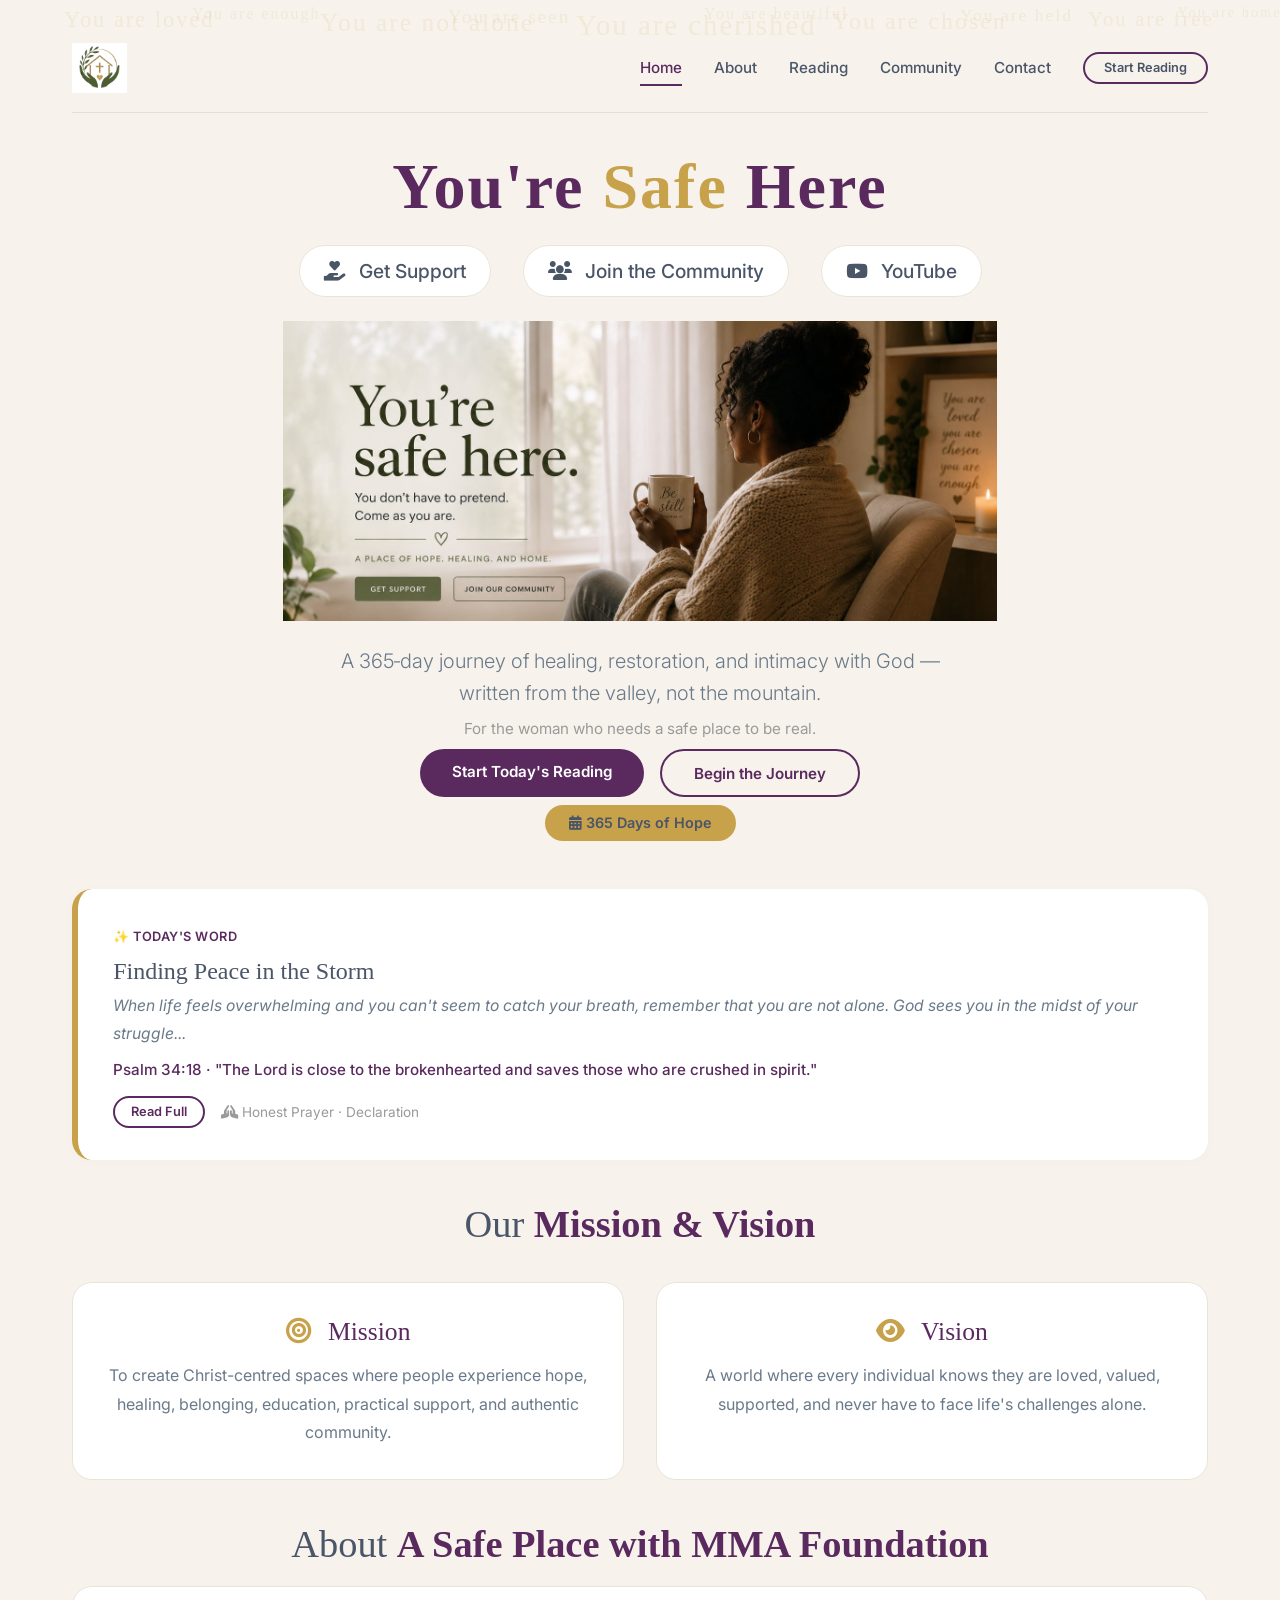
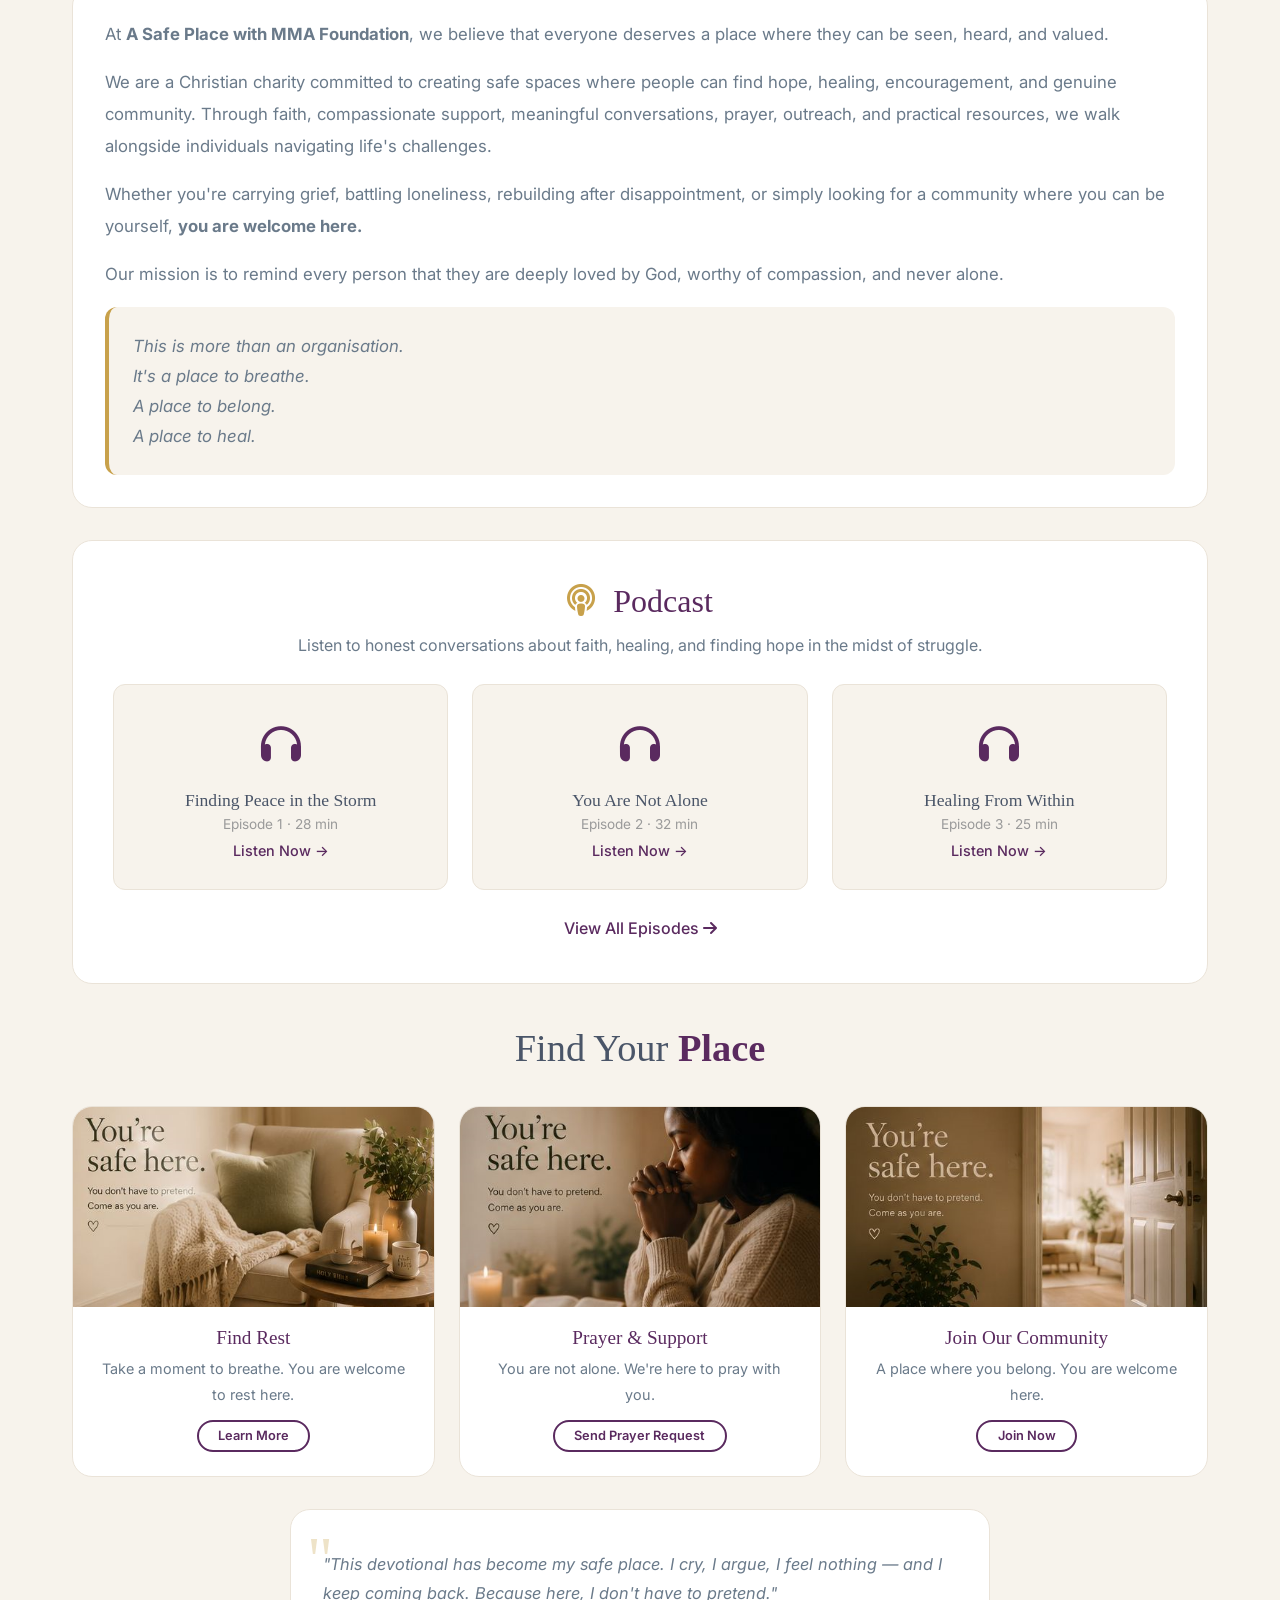
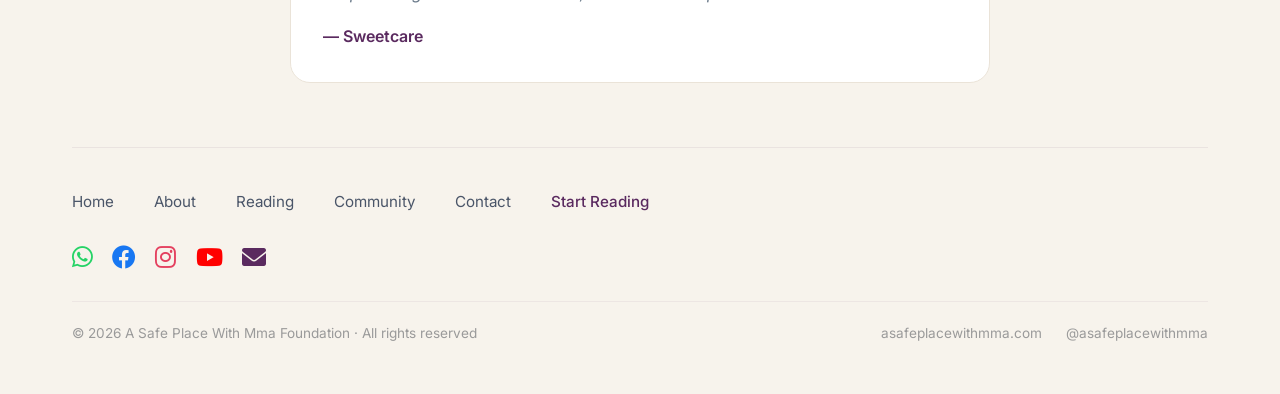
==== website/index.html @ f1d53219 "Complete website update - All pages with new content, responsive images, and enhanced features" ====
<!DOCTYPE html>
<html lang="en">
<head>
  <meta charset="UTF-8" />
  <meta name="viewport" content="width=device-width, initial-scale=1.0" />
  <title>A Safe Place With Mma · You're Safe Here</title>
  <meta name="description" content="A Safe Place With Mma Foundation - A Christ-centered community for hope, healing, belonging, and authentic connection. You're safe here." />
  <meta property="og:title" content="A Safe Place With Mma" />
  <meta property="og:description" content="A Christian charity creating safe spaces where people can find hope, healing, encouragement, and genuine community." />
  <meta property="og:url" content="https://asafeplacewithmma.com" />
  
  <!-- Fonts -->
  <link rel="preconnect" href="https://fonts.googleapis.com" />
  <link rel="preconnect" href="https://fonts.gstatic.com" crossorigin />
  <link href="https://fonts.googleapis.com/css2?family=Inter:opsz,wght@14..32,300;14..32,400;14..32,500;14..32,600;14..32,700&family=Georgia:ital@0;1&display=swap" rel="stylesheet" />
  
  <!-- Font Awesome 6 (Free) for Social Icons -->
  <link rel="stylesheet" href="https://cdnjs.cloudflare.com/ajax/libs/font-awesome/6.0.0-beta3/css/all.min.css" />
  
  <!-- Styles -->
  <link rel="stylesheet" href="css/style.css" />
  
  <!-- Favicon -->
  <link rel="icon" type="image/png" href="assets/images/favicon.png" />
  
  <style>
    /* Additional styles */
    .image-wrapper {
      overflow: hidden;
      border-radius: var(--radius, 12px);
      margin-bottom: 1.5rem;
      background: var(--background, #f9f9f9);
    }

    .image-wrapper img {
      width: 100%;
      height: auto;
      max-height: 300px;
      object-fit: contain;
      display: block;
    }

    .hero-section {
      text-align: center;
      padding: 2rem 0 1rem;
    }

    .hero-section h1 {
      font-size: 4rem;
      font-weight: 700;
      color: var(--primary);
      margin-bottom: 0.5rem;
      letter-spacing: 2px;
    }

    .hero-section h1 span {
      color: var(--secondary);
    }

    .hero-subtitle {
      display: flex;
      justify-content: center;
      gap: 2rem;
      flex-wrap: wrap;
      margin: 1rem 0 1.5rem;
    }

    .hero-subtitle a {
      font-size: 1.2rem;
      font-weight: 500;
      color: var(--text);
      text-decoration: none;
      padding: 0.5rem 1.5rem;
      border-radius: 50px;
      transition: all var(--transition);
      background: var(--white);
      border: 1px solid var(--border);
    }

    .hero-subtitle a:hover {
      background: var(--primary);
      color: var(--white);
      transform: translateY(-2px);
      box-shadow: 0 4px 15px rgba(90, 42, 95, 0.2);
    }

    .hero-subtitle a i {
      margin-right: 8px;
    }

    .hero-actions {
      display: flex;
      flex-wrap: wrap;
      gap: 1rem;
      justify-content: center;
      margin-top: 0.5rem;
    }

    .journey-badge {
      display: inline-block;
      background: var(--secondary);
      color: var(--text);
      padding: 0.3rem 1.5rem;
      border-radius: 50px;
      font-weight: 600;
      font-size: 0.9rem;
      margin-top: 0.5rem;
    }

    .tagline {
      font-size: 1.25rem;
      color: var(--text-light);
      max-width: 600px;
      margin: 0 auto;
      font-weight: 300;
      line-height: 1.6;
    }

    /* Mission & Vision */
    .mission-vision {
      display: grid;
      grid-template-columns: 1fr 1fr;
      gap: 2rem;
      margin: 2rem 0;
    }

    .mission-card, .vision-card {
      background: var(--white);
      padding: 2rem;
      border-radius: var(--radius);
      border: 1px solid var(--border);
      text-align: center;
      transition: all var(--transition);
    }

    .mission-card:hover, .vision-card:hover {
      transform: translateY(-5px);
      box-shadow: 0 8px 40px rgba(90, 42, 95, 0.10);
    }

    .mission-card h3, .vision-card h3 {
      font-family: var(--font-serif);
      color: var(--primary);
      font-size: 1.6rem;
      margin-bottom: 0.8rem;
    }

    .mission-card p, .vision-card p {
      color: var(--text-light);
      font-size: 1rem;
      line-height: 1.8;
    }

    /* Podcast Section */
    .podcast-section {
      background: var(--white);
      border-radius: var(--radius);
      padding: 2.5rem;
      border: 1px solid var(--border);
      margin: 2rem 0;
      text-align: center;
    }

    .podcast-section h2 {
      font-family: var(--font-serif);
      color: var(--primary);
      font-size: 2rem;
      margin-bottom: 0.5rem;
    }

    .podcast-section .podcast-sub {
      color: var(--text-light);
      margin-bottom: 1.5rem;
    }

    .podcast-grid {
      display: grid;
      grid-template-columns: repeat(auto-fit, minmax(250px, 1fr));
      gap: 1.5rem;
      margin-top: 1rem;
    }

    .podcast-item {
      background: var(--background);
      padding: 1.5rem;
      border-radius: var(--radius-sm);
      border: 1px solid var(--border);
      transition: all var(--transition);
    }

    .podcast-item:hover {
      transform: translateY(-3px);
      box-shadow: 0 4px 20px rgba(0,0,0,0.05);
    }

    .podcast-item .podcast-icon {
      font-size: 2.5rem;
      color: var(--primary);
      margin-bottom: 0.5rem;
    }

    .podcast-item h4 {
      font-family: var(--font-serif);
      color: var(--text);
      font-size: 1.1rem;
    }

    .podcast-item p {
      color: var(--text-muted);
      font-size: 0.85rem;
    }

    /* Bottom 3 Images */
    .bottom-grid {
      display: grid;
      grid-template-columns: repeat(3, 1fr);
      gap: 1.5rem;
      margin: 2rem 0;
    }

    .bottom-card {
      background: var(--white);
      border-radius: var(--radius);
      overflow: hidden;
      border: 1px solid var(--border);
      transition: all var(--transition);
    }

    .bottom-card:hover {
      transform: translateY(-5px);
      box-shadow: 0 8px 40px rgba(90, 42, 95, 0.10);
    }

    .bottom-card img {
      width: 100%;
      height: 200px;
      object-fit: cover;
      display: block;
    }

    .bottom-card .bottom-content {
      padding: 1.2rem 1.5rem 1.5rem;
      text-align: center;
    }

    .bottom-card .bottom-content h4 {
      font-family: var(--font-serif);
      color: var(--primary);
      font-size: 1.2rem;
      margin-bottom: 0.3rem;
    }

    .bottom-card .bottom-content p {
      color: var(--text-light);
      font-size: 0.9rem;
      margin-bottom: 0.8rem;
    }

    .bottom-card .bottom-content .btn-sm {
      font-size: 0.8rem;
      padding: 0.3rem 1.2rem;
    }

    /* Section Title */
    .section-title {
      font-size: 2.4rem;
      margin: 2.5rem 0 1rem;
      color: var(--text);
      font-weight: 400;
      text-align: center;
    }

    .section-title span {
      color: var(--primary);
      font-weight: 600;
    }

    /* Devotional Preview */
    .devotional-preview {
      background: var(--white);
      border-radius: var(--radius);
      padding: 2rem 2.2rem;
      border-left: 6px solid var(--secondary);
      margin: 2rem 0;
      box-shadow: 0 2px 16px rgba(0, 0, 0, 0.02);
    }

    .devotional-preview small {
      color: var(--primary);
      font-weight: 600;
      letter-spacing: 0.5px;
      font-size: 0.8rem;
      text-transform: uppercase;
    }

    .devotional-preview h4 {
      font-family: var(--font-serif);
      font-size: 1.5rem;
      margin: 0.4rem 0 0.3rem;
      color: var(--text);
    }

    .devotional-preview .opening-preview {
      color: var(--text-light);
      font-style: italic;
      font-size: 0.98rem;
    }

    .devotional-preview .scripture-preview {
      font-weight: 500;
      color: var(--primary);
      margin-top: 0.5rem;
      font-size: 0.95rem;
    }

    /* About Preview */
    #about-preview {
      margin: 2rem 0;
    }

    /* Responsive */
    @media (max-width: 768px) {
      .hero-section h1 {
        font-size: 2.5rem;
      }

      .hero-subtitle {
        flex-direction: column;
        gap: 0.8rem;
        align-items: center;
      }

      .mission-vision {
        grid-template-columns: 1fr;
      }

      .bottom-grid {
        grid-template-columns: 1fr;
      }

      .podcast-grid {
        grid-template-columns: 1fr;
      }

      .image-wrapper img {
        max-height: 200px;
      }
    }

    @media (max-width: 480px) {
      .hero-section h1 {
        font-size: 2rem;
      }

      .bottom-card img {
        height: 150px;
      }

      .image-wrapper img {
        max-height: 150px;
      }
    }
  </style>
</head>
<body>

  <!-- ============================================ -->
  <!-- FLOATING AFFIRMATIONS - SLIDING WORDS -->
  <!-- ============================================ -->
  <div class="floating-affirmations">
    <div class="floating-word">You are loved</div>
    <div class="floating-word">You are enough</div>
    <div class="floating-word">You are not alone</div>
    <div class="floating-word">You are seen</div>
    <div class="floating-word">You are cherished</div>
    <div class="floating-word">You are beautiful</div>
    <div class="floating-word">You are chosen</div>
    <div class="floating-word">You are held</div>
    <div class="floating-word">You are free</div>
    <div class="floating-word">You are home</div>
  </div>

  <!-- ============================================ -->
  <!-- SPARKLE / PARTICLE EFFECT -->
  <!-- ============================================ -->
  <div class="sparkle-container" id="sparkleContainer"></div>

  <!-- ============================================ -->
  <!-- MAIN CONTENT -->
  <!-- ============================================ -->
  <div class="container">
    
    <!-- ============================================ -->
    <!-- NAVIGATION -->
    <!-- ============================================ -->
    <nav>
      <div class="logo">
        <img src="assets/images/logo.png" alt="A Safe Place With Mma" class="logo-img" />
      </div>
      <div class="nav-links">
        <a href="index.html" class="active">Home</a>
        <a href="about.html">About</a>
        <a href="reading.html">Reading</a>
        <a href="community.html">Community</a>
        <a href="contact.html">Contact</a>
        <a href="reading.html" class="btn btn-sm btn-outline" style="padding:0.3rem 1.2rem;font-size:0.8rem;">Start Reading</a>
      </div>
    </nav>

    <!-- ============================================ -->
    <!-- HERO SECTION -->
    <!-- ============================================ -->
    <section class="hero-section fade-in">
      <h1>You're <span>Safe</span> Here</h1>
      
      <div class="hero-subtitle">
        <a href="community.html"><i class="fas fa-hand-holding-heart"></i> Get Support</a>
        <a href="community.html"><i class="fas fa-users"></i> Join the Community</a>
        <a href="https://www.youtube.com/@asafeplacewithmma" target="_blank"><i class="fab fa-youtube"></i> YouTube</a>
      </div>

      <!-- Hero Image -->
      <div class="image-wrapper">
        <img src="assets/images/You-don't-have-to-pretend-here.png" alt="You're Safe Here" />
      </div>

      <div class="tagline">
        A 365‑day journey of healing, restoration, and intimacy with God — 
        written from the valley, not the mountain.
        <span style="display:block;margin-top:0.5rem;font-weight:400;font-size:0.95rem;color:var(--text-muted);">
          For the woman who needs a safe place to be real.
        </span>
      </div>

      <div class="hero-actions">
        <a href="reading.html" class="btn">Start Today's Reading</a>
        <a href="about.html" class="btn btn-outline">Begin the Journey</a>
      </div>

      <div class="journey-badge">
        <i class="fas fa-calendar-alt"></i> 365 Days of Hope
      </div>
    </section>

    <!-- ============================================ -->
    <!-- TODAY'S DEVOTIONAL PREVIEW -->
    <!-- ============================================ -->
    <div class="devotional-preview fade-in" id="today-preview">
      <small>✨ Today's Word</small>
      <h4 id="preview-title">Loading...</h4>
      <p class="opening-preview" id="preview-opening">Loading today's devotional...</p>
      <p class="scripture-preview" id="preview-scripture"></p>
      <div style="margin-top:0.8rem;display:flex;gap:1rem;flex-wrap:wrap;">
        <a href="reading.html" class="btn btn-sm btn-outline" style="padding:0.3rem 1rem;font-size:0.8rem;">Read Full</a>
        <span style="font-size:0.85rem;color:var(--text-muted);align-self:center;"><i class="fas fa-praying-hands"></i> Honest Prayer · Declaration</span>
      </div>
    </div>

    <!-- ============================================ -->
    <!-- MISSION & VISION -->
    <!-- ============================================ -->
    <section class="fade-in">
      <h2 class="section-title">Our <span>Mission & Vision</span></h2>
      
      <div class="mission-vision">
        <div class="mission-card fade-in-left">
          <h3><i class="fas fa-bullseye" style="color:var(--secondary);margin-right:10px;"></i> Mission</h3>
          <p>To create Christ-centred spaces where people experience hope, healing, belonging, education, practical support, and authentic community.</p>
        </div>
        
        <div class="vision-card fade-in-right">
          <h3><i class="fas fa-eye" style="color:var(--secondary);margin-right:10px;"></i> Vision</h3>
          <p>A world where every individual knows they are loved, valued, supported, and never have to face life's challenges alone.</p>
        </div>
      </div>
    </section>

    <!-- ============================================ -->
    <!-- ABOUT PREVIEW -->
    <!-- ============================================ -->
    <section id="about-preview" class="fade-in">
      <h2 class="section-title">About <span>A Safe Place with MMA Foundation</span></h2>
      
      <div style="background:var(--white);border-radius:var(--radius);padding:2rem;border:1px solid var(--border);">
        <p style="font-size:1.05rem;color:var(--text-light);line-height:1.9;margin-bottom:1rem;">
          At <strong>A Safe Place with MMA Foundation</strong>, we believe that everyone deserves a place where they can be seen, heard, and valued.
        </p>
        
        <p style="font-size:1.05rem;color:var(--text-light);line-height:1.9;margin-bottom:1rem;">
          We are a Christian charity committed to creating safe spaces where people can find hope, healing, encouragement, and genuine community. Through faith, compassionate support, meaningful conversations, prayer, outreach, and practical resources, we walk alongside individuals navigating life's challenges.
        </p>
        
        <p style="font-size:1.05rem;color:var(--text-light);line-height:1.9;margin-bottom:1rem;">
          Whether you're carrying grief, battling loneliness, rebuilding after disappointment, or simply looking for a community where you can be yourself, <strong>you are welcome here.</strong>
        </p>
        
        <p style="font-size:1.05rem;color:var(--text-light);line-height:1.9;margin-bottom:1rem;">
          Our mission is to remind every person that they are deeply loved by God, worthy of compassion, and never alone.
        </p>
        
        <div style="background:var(--background);padding:1.5rem;border-radius:var(--radius-sm);border-left:4px solid var(--secondary);margin-top:1rem;">
          <p style="font-style:italic;color:var(--text-light);font-size:1.05rem;line-height:1.8;">
            This is more than an organisation.<br>
            It's a place to breathe.<br>
            A place to belong.<br>
            A place to heal.
          </p>
        </div>
      </div>
    </section>

    <!-- ============================================ -->
    <!-- PODCAST SECTION -->
    <!-- ============================================ -->
    <section class="podcast-section fade-in">
      <h2><i class="fas fa-podcast" style="color:var(--secondary);margin-right:10px;"></i> Podcast</h2>
      <p class="podcast-sub">Listen to honest conversations about faith, healing, and finding hope in the midst of struggle.</p>
      
      <div class="podcast-grid">
        <div class="podcast-item">
          <div class="podcast-icon"><i class="fas fa-headphones"></i></div>
          <h4>Finding Peace in the Storm</h4>
          <p>Episode 1 · 28 min</p>
          <a href="#" style="color:var(--primary);font-weight:500;font-size:0.9rem;">Listen Now →</a>
        </div>
        
        <div class="podcast-item">
          <div class="podcast-icon"><i class="fas fa-headphones"></i></div>
          <h4>You Are Not Alone</h4>
          <p>Episode 2 · 32 min</p>
          <a href="#" style="color:var(--primary);font-weight:500;font-size:0.9rem;">Listen Now →</a>
        </div>
        
        <div class="podcast-item">
          <div class="podcast-icon"><i class="fas fa-headphones"></i></div>
          <h4>Healing From Within</h4>
          <p>Episode 3 · 25 min</p>
          <a href="#" style="color:var(--primary);font-weight:500;font-size:0.9rem;">Listen Now →</a>
        </div>
      </div>
      
      <a href="#" style="display:inline-block;margin-top:1.5rem;color:var(--primary);font-weight:500;">
        View All Episodes <i class="fas fa-arrow-right"></i>
      </a>
    </section>

    <!-- ============================================ -->
    <!-- BOTTOM 3 IMAGES: Find Rest, Praying Woman, Join Community -->
    <!-- ============================================ -->
    <section class="fade-in">
      <h2 class="section-title">Find Your <span>Place</span></h2>
      
      <div class="bottom-grid">
        <!-- Find Rest -->
        <div class="bottom-card fade-in-left">
          <img src="assets/images/find-rest.png" alt="Find Rest" />
          <div class="bottom-content">
            <h4>Find Rest</h4>
            <p>Take a moment to breathe. You are welcome to rest here.</p>
            <a href="about.html" class="btn btn-sm btn-outline">Learn More</a>
          </div>
        </div>
        
        <!-- Praying Woman -->
        <div class="bottom-card fade-in">
          <img src="assets/images/praying-woman.png" alt="Prayer & Support" />
          <div class="bottom-content">
            <h4>Prayer & Support</h4>
            <p>You are not alone. We're here to pray with you.</p>
            <a href="contact.html" class="btn btn-sm btn-outline">Send Prayer Request</a>
          </div>
        </div>
        
        <!-- Join Community -->
        <div class="bottom-card fade-in-right">
          <img src="assets/images/join-our-community.png" alt="Join Our Community" />
          <div class="bottom-content">
            <h4>Join Our Community</h4>
            <p>A place where you belong. You are welcome here.</p>
            <a href="community.html" class="btn btn-sm btn-outline">Join Now</a>
          </div>
        </div>
      </div>
    </section>

    <!-- ============================================ -->
    <!-- TESTIMONIAL -->
    <!-- ============================================ -->
    <section style="margin:2rem 0;" class="fade-in">
      <div class="testimonial" style="max-width:700px;margin:0 auto;">
        <p>
          "This devotional has become my safe place. I cry, I argue, I feel nothing — 
          and I keep coming back. Because here, I don't have to pretend."
        </p>
        <span class="author">— Sweetcare</span>
      </div>
    </section>

    <!-- ============================================ -->
    <!-- FOOTER -->
    <!-- ============================================ -->
    <footer>
      <div class="footer-links">
        <a href="index.html">Home</a>
        <a href="about.html">About</a>
        <a href="reading.html">Reading</a>
        <a href="community.html">Community</a>
        <a href="contact.html">Contact</a>
        <a href="reading.html" style="font-weight:500;color:var(--primary);">Start Reading</a>
      </div>
      
      <!-- Social Links with Font Awesome Icons -->
      <div class="social-links">
        <a href="https://chat.whatsapp.com/G8nLOmKrYnEKmZvbc1y0qK" aria-label="WhatsApp" target="_blank"><i class="fab fa-whatsapp" style="color:#25D366; font-size:1.5rem;"></i></a>
        <a href="#" aria-label="Facebook" target="_blank"><i class="fab fa-facebook" style="color:#1877F2; font-size:1.5rem;"></i></a>
        <a href="#" aria-label="Instagram" target="_blank"><i class="fab fa-instagram" style="color:#E4405F; font-size:1.5rem;"></i></a>
        <a href="https://www.youtube.com/@asafeplacewithmma" aria-label="YouTube" target="_blank"><i class="fab fa-youtube" style="color:#FF0000; font-size:1.5rem;"></i></a>
        <a href="mailto:info@asafeplacewithmma.com" aria-label="Email"><i class="fas fa-envelope" style="color:var(--primary); font-size:1.5rem;"></i></a>
      </div>
      
      <div class="footer-bottom">
        <span>© 2026 A Safe Place With Mma Foundation · All rights reserved</span>
        <div style="display:flex;gap:1.5rem;flex-wrap:wrap;">
          <span>asafeplacewithmma.com</span>
          <span>@asafeplacewithmma</span>
        </div>
      </div>
    </footer>

  </div>

  <!-- ============================================ -->
  <!-- JAVASCRIPT -->
  <!-- ============================================ -->
  <script src="js/main.js"></script>
  
  <!-- Additional Scripts for Animations -->
  <script>
    // ============================================
    // SPARKLE EFFECT
    // ============================================
    document.addEventListener('DOMContentLoaded', function() {
      const container = document.getElementById('sparkleContainer');
      if (container) {
        for (let i = 0; i < 30; i++) {
          const sparkle = document.createElement('div');
          sparkle.className = 'sparkle';
          sparkle.style.left = Math.random() * 100 + '%';
          sparkle.style.top = Math.random() * 100 + '%';
          sparkle.style.width = (Math.random() * 4 + 2) + 'px';
          sparkle.style.height = sparkle.style.width;
          sparkle.style.animationDelay = (Math.random() * 6) + 's';
          sparkle.style.animationDuration = (Math.random() * 4 + 4) + 's';
          container.appendChild(sparkle);
        }
      }

      // ============================================
      // SCROLL ANIMATIONS (Intersection Observer)
      // ============================================
      const observerOptions = {
        threshold: 0.15,
        rootMargin: '0px 0px -50px 0px'
      };

      const observer = new IntersectionObserver(function(entries) {
        entries.forEach(entry => {
          if (entry.isIntersecting) {
            entry.target.classList.add('visible');
          }
        });
      }, observerOptions);

      document.querySelectorAll('.fade-in, .fade-in-left, .fade-in-right, .scale-in').forEach(el => {
        observer.observe(el);
      });

      // ============================================
      // TODAY'S DEVOTIONAL PREVIEW
      // ============================================
      const previewTitle = document.getElementById('preview-title');
      const previewOpening = document.getElementById('preview-opening');
      const previewScripture = document.getElementById('preview-scripture');
      
      if (previewTitle) {
        previewTitle.textContent = 'Finding Peace in the Storm';
        previewOpening.textContent = 'When life feels overwhelming and you can\'t seem to catch your breath, remember that you are not alone. God sees you in the midst of your struggle...';
        previewScripture.textContent = 'Psalm 34:18 · "The Lord is close to the brokenhearted and saves those who are crushed in spirit."';
      }
    });
  </script>
</body>
</html>
---- website/css/style.css ----
/* ============================================
   SAFE PLACE WITH MMA - MAIN STYLESHEET
   Colors: Royal Plum (#5A2A5F) · Antique Gold (#C8A14B) · Cream (#F7F3EC)
   Rich, Elegant & Distinctive
   "You don't have to pretend here."
   ============================================ */


* {
  margin: 0;
  padding: 0;
  box-sizing: border-box;
}

:root {
  /* Brand Colors - Plum & Gold */
  --primary: #5A2A5F;
  --primary-dark: #451A4A;
  --primary-light: #6A3A6F;
  --secondary: #C8A14B;
  --secondary-light: #D8B96B;
  --background: #F7F3EC;
  --white: #FFFFFF;
  --text: #4A5568;
  --text-light: #6A7A8A;
  --text-muted: #9A9A9A;
  --border: #EAE3D8;
  --shadow: rgba(90, 42, 95, 0.12);
  --radius: 20px;
  --radius-sm: 12px;
  --transition: 0.4s cubic-bezier(0.4, 0, 0.2, 1);
  --font-serif: Georgia, 'Times New Roman', serif;
  --font-sans: 'Inter', -apple-system, BlinkMacSystemFont, 'Segoe UI', Roboto, sans-serif;
}

html {
  scroll-behavior: smooth;
}

body {
  font-family: var(--font-sans);
  background: var(--background);
  color: var(--text);
  line-height: 1.8;
  -webkit-font-smoothing: antialiased;
  overflow-x: hidden;
}

.container {
  max-width: 1200px;
  margin: 0 auto;
  padding: 1.5rem 2rem;
  position: relative;
  z-index: 2;
}

img {
  max-width: 100%;
  height: auto;
  display: block;
}

/* ============================================ */
/* IMAGE UTILITY CLASSES - FIXED */
/* ============================================ */

/* For hero images - shows entire image */
.hero-img {
  width: 100%;
  height: auto;
  max-height: 300px;
  object-fit: contain;
  border-radius: var(--radius, 12px);
  display: block;
  background: var(--background, #f9f9f9);
}

/* For about page images */
.about-img {
  width: 100%;
  height: auto;
  max-height: 300px;
  object-fit: contain;
  border-radius: var(--radius, 12px);
  display: block;
  background: var(--background, #f9f9f9);
}

/* For reading page hero image */
.reading-hero-img {
  width: 100%;
  height: auto;
  max-height: 250px;
  object-fit: contain;
  border-radius: var(--radius, 12px);
  display: block;
  background: var(--background, #f9f9f9);
}

/* For community card images */
.card-img {
  width: 100%;
  height: auto;
  max-height: 200px;
  object-fit: contain;
  border-radius: var(--radius-sm, 8px);
  display: block;
  background: var(--background, #f9f9f9);
}

/* For testimonial images */
.testimonial-img {
  width: 100%;
  height: auto;
  max-height: 220px;
  object-fit: contain;
  border-radius: var(--radius, 12px);
  display: block;
  background: var(--background, #f9f9f9);
}

/* For banner images */
.banner-img {
  width: 100%;
  height: auto;
  max-height: 180px;
  object-fit: contain;
  border-radius: var(--radius-sm, 8px);
  display: block;
  background: var(--background, #f9f9f9);
}

/* For contact hero image */
.contact-hero-img {
  width: 100%;
  height: auto;
  max-height: 250px;
  object-fit: contain;
  border-radius: var(--radius, 12px);
  display: block;
  background: var(--background, #f9f9f9);
}

/* For author photo - auto-size and centered */
.author-photo {
  display: flex;
  justify-content: center;
  align-items: center;
  width: 100%;
  margin-bottom: 1rem;
}

.author-photo img {
  width: min(180px, 70%);
  height: auto;
  aspect-ratio: 1/1;
  border-radius: 50%;
  object-fit: cover;
  border: 4px solid var(--secondary);
  box-shadow: 0 4px 15px rgba(0,0,0,0.1);
}

/* Image wrapper - prevents overflow */
.image-wrapper {
  overflow: hidden;
  border-radius: var(--radius, 12px);
  margin-bottom: 1.5rem;
  background: var(--background, #f9f9f9);
}

/* ============================================ */
/* FLOATING AFFIRMATIONS - SLIDING WORDS */
/* ============================================ */

.floating-affirmations {
  position: fixed;
  top: 0;
  left: 0;
  width: 100%;
  height: 100%;
  pointer-events: none;
  z-index: 0;
  overflow: hidden;
}

.floating-word {
  position: absolute;
  font-family: var(--font-serif);
  font-size: 1.1rem;
  font-weight: 400;
  color: var(--secondary);
  opacity: 0.12;
  white-space: nowrap;
  animation: floatWord linear infinite;
  letter-spacing: 2px;
}

@keyframes floatWord {
  0% {
    transform: translateY(100vh) rotate(0deg) scale(0.8);
    opacity: 0;
  }
  10% {
    opacity: 0.12;
  }
  90% {
    opacity: 0.12;
  }
  100% {
    transform: translateY(-10vh) rotate(360deg) scale(1.2);
    opacity: 0;
  }
}

.floating-word:nth-child(1) { left: 5%; animation-duration: 25s; font-size: 1.4rem; }
.floating-word:nth-child(2) { left: 15%; animation-duration: 30s; font-size: 1.0rem; animation-delay: 2s; }
.floating-word:nth-child(3) { left: 25%; animation-duration: 28s; font-size: 1.6rem; animation-delay: 4s; }
.floating-word:nth-child(4) { left: 35%; animation-duration: 32s; font-size: 1.2rem; animation-delay: 1s; }
.floating-word:nth-child(5) { left: 45%; animation-duration: 26s; font-size: 1.8rem; animation-delay: 3s; }
.floating-word:nth-child(6) { left: 55%; animation-duration: 29s; font-size: 1.0rem; animation-delay: 5s; }
.floating-word:nth-child(7) { left: 65%; animation-duration: 31s; font-size: 1.5rem; animation-delay: 0.5s; }
.floating-word:nth-child(8) { left: 75%; animation-duration: 27s; font-size: 1.1rem; animation-delay: 3.5s; }
.floating-word:nth-child(9) { left: 85%; animation-duration: 33s; font-size: 1.3rem; animation-delay: 2.5s; }
.floating-word:nth-child(10) { left: 92%; animation-duration: 24s; font-size: 0.9rem; animation-delay: 4.5s; }

/* ============================================ */
/* SPARKLES / PARTICLES */
/* ============================================ */

.sparkle-container {
  position: fixed;
  top: 0;
  left: 0;
  width: 100%;
  height: 100%;
  pointer-events: none;
  z-index: 0;
  overflow: hidden;
}

.sparkle {
  position: absolute;
  width: 4px;
  height: 4px;
  background: var(--secondary);
  border-radius: 50%;
  animation: sparkleFloat 6s ease-in-out infinite;
  opacity: 0;
}

@keyframes sparkleFloat {
  0% { transform: translateY(0) scale(0); opacity: 0; }
  20% { opacity: 0.6; transform: scale(1); }
  80% { opacity: 0.6; }
  100% { transform: translateY(-100px) scale(0); opacity: 0; }
}

/* ============================================ */
/* SCROLL ANIMATIONS */
/* ============================================ */

.fade-in {
  opacity: 0;
  transform: translateY(30px);
  transition: opacity 0.8s ease, transform 0.8s ease;
}

.fade-in.visible {
  opacity: 1;
  transform: translateY(0);
}

.fade-in-left {
  opacity: 0;
  transform: translateX(-40px);
  transition: opacity 0.8s ease, transform 0.8s ease;
}

.fade-in-left.visible {
  opacity: 1;
  transform: translateX(0);
}

.fade-in-right {
  opacity: 0;
  transform: translateX(40px);
  transition: opacity 0.8s ease, transform 0.8s ease;
}

.fade-in-right.visible {
  opacity: 1;
  transform: translateX(0);
}

.scale-in {
  opacity: 0;
  transform: scale(0.9);
  transition: opacity 0.8s ease, transform 0.8s ease;
}

.scale-in.visible {
  opacity: 1;
  transform: scale(1);
}

/* ============================================ */
/* TYPOGRAPHY */
/* ============================================ */

a {
  color: var(--primary);
  text-decoration: none;
  transition: color var(--transition);
}

a:hover {
  color: var(--primary-dark);
}

h1, h2, h3, h4, h5, h6 {
  font-family: var(--font-serif);
  font-weight: 400;
  line-height: 1.3;
  color: var(--text);
}

.section-title {
  font-size: 2.4rem;
  margin: 2.5rem 0 1rem;
  color: var(--text);
  font-weight: 400;
}

.section-title span {
  color: var(--primary);
  font-weight: 600;
}

.section-subtitle {
  color: var(--text-light);
  font-size: 1.1rem;
  max-width: 650px;
  margin-bottom: 1.5rem;
}

/* ============================================ */
/* BUTTONS */
/* ============================================ */

.btn {
  display: inline-block;
  background: var(--primary);
  color: var(--white);
  padding: 0.7rem 2rem;
  border-radius: 50px;
  font-weight: 600;
  font-size: 0.95rem;
  font-family: var(--font-sans);
  text-decoration: none;
  border: none;
  cursor: pointer;
  transition: all var(--transition);
  text-align: center;
  line-height: 1.4;
}

.btn:hover {
  background: var(--primary-dark);
  transform: translateY(-2px);
  box-shadow: 0 6px 24px rgba(90, 42, 95, 0.30);
  color: var(--white);
}

.btn-outline {
  background: transparent;
  color: var(--primary);
  border: 2px solid var(--primary);
}

.btn-outline:hover {
  background: var(--primary);
  color: var(--white);
  box-shadow: 0 6px 24px rgba(90, 42, 95, 0.20);
}

.btn-sm {
  padding: 0.4rem 1.2rem;
  font-size: 0.8rem;
}

.btn-secondary {
  background: var(--secondary);
  color: var(--text);
}

.btn-secondary:hover {
  background: var(--secondary-light);
  color: var(--text);
  box-shadow: 0 6px 24px rgba(200, 161, 75, 0.30);
}

/* ============================================ */
/* NAVIGATION */
/* ============================================ */

nav {
  display: flex;
  justify-content: space-between;
  align-items: center;
  flex-wrap: wrap;
  padding: 1.2rem 0 1.2rem;
  border-bottom: 1px solid rgba(90, 42, 95, 0.10);
  gap: 1rem;
}

.logo-img {
  max-height: 50px;
  width: auto;
  object-fit: contain;
}

.logo-text {
  font-size: 1.5rem;
  font-weight: 700;
  color: var(--primary);
  font-family: var(--font-sans);
}

.logo-text span {
  color: var(--secondary);
  font-weight: 300;
}

.nav-links {
  display: flex;
  gap: 2rem;
  align-items: center;
  flex-wrap: wrap;
  font-weight: 500;
  font-size: 0.95rem;
}

.nav-links a {
  color: var(--text);
  text-decoration: none;
  transition: color var(--transition);
  position: relative;
}

.nav-links a::after {
  content: '';
  position: absolute;
  bottom: -4px;
  left: 0;
  width: 0;
  height: 2px;
  background: var(--primary);
  transition: width var(--transition);
}

.nav-links a:hover::after,
.nav-links a.active::after {
  width: 100%;
}

.nav-links a:hover {
  color: var(--primary);
}

.nav-links a.active {
  color: var(--primary);
}

/* ============================================ */
/* HERO SECTION */
/* ============================================ */

.hero {
  padding: 3rem 0 2rem;
  display: flex;
  flex-direction: column;
  gap: 1.5rem;
}

.hero h1 {
  font-size: 3.5rem;
  font-weight: 400;
  max-width: 780px;
  color: var(--text);
  line-height: 1.15;
}

.hero h1 em {
  color: var(--primary);
  font-style: normal;
  font-weight: 600;
}

.hero .tagline {
  font-size: 1.25rem;
  color: var(--text-light);
  max-width: 600px;
  font-weight: 300;
  border-left: 4px solid var(--secondary);
  padding-left: 1.5rem;
  line-height: 1.6;
}

.hero .tagline .typewriter {
  display: inline-block;
  overflow: hidden;
  white-space: nowrap;
  border-right: 3px solid var(--secondary);
  animation: typewriter 3s steps(40) 1s forwards, blink 0.8s step-end infinite;
  width: 0;
  max-width: fit-content;
}

@keyframes typewriter {
  from { width: 0; }
  to { width: 100%; }
}

@keyframes blink {
  50% { border-color: transparent; }
}

.hero-actions {
  display: flex;
  flex-wrap: wrap;
  gap: 1rem;
  margin-top: 0.5rem;
}

/* ============================================ */
/* ACCENT LINE */
/* ============================================ */

.accent-line {
  width: 60px;
  height: 3px;
  background: var(--secondary);
  margin: 0.5rem 0 1.5rem;
  border-radius: 10px;
}

/* ============================================ */
/* GRID & CARDS */
/* ============================================ */

.grid-2 {
  display: grid;
  grid-template-columns: repeat(auto-fit, minmax(280px, 1fr));
  gap: 2rem;
}

.grid-3 {
  display: grid;
  grid-template-columns: repeat(auto-fit, minmax(240px, 1fr));
  gap: 2rem;
}

.card {
  background: var(--white);
  padding: 1.8rem 1.8rem 2.2rem;
  border-radius: var(--radius);
  box-shadow: 0 4px 24px rgba(0, 0, 0, 0.03);
  border: 1px solid rgba(90, 42, 95, 0.06);
  transition: all var(--transition);
}

.card:hover {
  box-shadow: 0 8px 40px rgba(90, 42, 95, 0.10);
  transform: translateY(-3px);
}

.card h3 {
  font-family: var(--font-serif);
  font-weight: 400;
  font-size: 1.4rem;
  color: var(--primary);
  margin-bottom: 0.6rem;
}

.card p {
  color: var(--text-light);
  font-size: 0.98rem;
}

/* ============================================ */
/* DEVOTIONAL PREVIEW */
/* ============================================ */

.devotional-preview {
  background: var(--white);
  border-radius: var(--radius);
  padding: 2rem 2.2rem;
  border-left: 6px solid var(--secondary);
  margin: 2rem 0;
  box-shadow: 0 2px 16px rgba(0, 0, 0, 0.02);
}

.devotional-preview small {
  color: var(--primary);
  font-weight: 600;
  letter-spacing: 0.5px;
  font-size: 0.8rem;
  text-transform: uppercase;
}

.devotional-preview h4 {
  font-family: var(--font-serif);
  font-size: 1.5rem;
  margin: 0.4rem 0 0.3rem;
  color: var(--text);
}

.devotional-preview .opening-preview {
  color: var(--text-light);
  font-style: italic;
  font-size: 0.98rem;
}

.devotional-preview .scripture-preview {
  font-weight: 500;
  color: var(--primary);
  margin-top: 0.5rem;
  font-size: 0.95rem;
}

/* ============================================ */
/* READING / CALENDAR */
/* ============================================ */

.month-nav {
  display: flex;
  flex-wrap: wrap;
  gap: 0.6rem;
  margin: 1.5rem 0;
}

.month-nav a {
  padding: 0.4rem 1.4rem;
  border-radius: 30px;
  background: var(--border);
  color: var(--text);
  text-decoration: none;
  font-size: 0.8rem;
  font-weight: 500;
  transition: all var(--transition);
  cursor: pointer;
}

.month-nav a:hover,
.month-nav a.active {
  background: var(--primary);
  color: var(--white);
}

.calendar-grid {
  display: grid;
  grid-template-columns: repeat(7, 1fr);
  gap: 0.4rem;
  background: var(--white);
  border-radius: var(--radius);
  padding: 1.2rem;
  border: 1px solid var(--border);
}

.calendar-header {
  font-weight: 600;
  font-size: 0.7rem;
  text-transform: uppercase;
  letter-spacing: 0.8px;
  color: var(--text-muted);
  padding: 0.4rem 0;
  text-align: center;
}

.calendar-day {
  padding: 0.7rem 0.3rem;
  text-align: center;
  border-radius: 10px;
  font-size: 0.9rem;
  background: var(--background);
  cursor: pointer;
  transition: all var(--transition);
  text-decoration: none;
  color: var(--text);
  border: none;
  font-family: var(--font-sans);
  font-weight: 400;
}

.calendar-day:hover:not(.future) {
  background: var(--secondary);
  color: var(--white);
  transform: scale(1.05);
}

.calendar-day.today {
  background: var(--primary);
  color: var(--white);
  font-weight: 600;
  box-shadow: 0 4px 16px rgba(90, 42, 95, 0.25);
}

.calendar-day.read {
  background: #F0EAE8;
  border: 2px solid var(--primary);
  color: var(--primary);
}

.calendar-day.future {
  opacity: 0.35;
  cursor: default;
}

.calendar-day.future:hover {
  background: var(--background);
  transform: none;
  cursor: not-allowed;
}

/* ============================================ */
/* DAY DETAIL */
/* ============================================ */

.day-detail {
  background: var(--white);
  border-radius: var(--radius);
  padding: 2.2rem 2.5rem;
  margin: 1.8rem 0;
  border: 1px solid var(--border);
  box-shadow: 0 2px 16px rgba(0, 0, 0, 0.02);
}

.day-detail .day-date {
  color: var(--primary);
  font-weight: 600;
  font-size: 0.85rem;
  text-transform: uppercase;
  letter-spacing: 0.5px;
}

.day-detail h2 {
  font-family: var(--font-serif);
  font-size: 2rem;
  color: var(--text);
  margin: 0.3rem 0 1rem;
}

.day-detail .opening {
  font-style: italic;
  color: var(--text-light);
  border-left: 3px solid var(--secondary);
  padding-left: 1.2rem;
  margin: 0.8rem 0 1.2rem;
  font-size: 1.05rem;
}

.day-detail .message {
  color: var(--text);
  margin: 1.2rem 0;
  font-size: 1.02rem;
}

.day-detail .message p {
  margin-bottom: 1rem;
}

.day-detail .scripture-box {
  background: var(--background);
  padding: 1rem 1.5rem;
  border-radius: var(--radius-sm);
  margin: 1rem 0 1.2rem;
  border-left: 4px solid var(--primary);
  font-weight: 500;
  color: var(--primary-dark);
}

.day-detail .reflection-list {
  margin: 1rem 0 1.2rem;
  padding-left: 1.5rem;
}

.day-detail .reflection-list li {
  margin: 0.6rem 0;
  color: var(--text-light);
}

.day-detail .prayer-box {
  background: var(--background);
  padding: 1.5rem;
  border-radius: var(--radius-sm);
  margin: 1rem 0;
  border: 1px solid var(--border);
}

.day-detail .prayer-box .prayer-label {
  font-weight: 600;
  color: var(--primary);
  display: block;
  margin-bottom: 0.4rem;
}

.day-detail .prayer-box p {
  font-style: italic;
  color: var(--text-light);
  line-height: 1.8;
}

.day-detail .declaration-box {
  background: var(--primary);
  color: var(--white);
  padding: 1.5rem;
  border-radius: var(--radius-sm);
  margin: 1.2rem 0;
  text-align: center;
  font-weight: 500;
  font-size: 1.05rem;
  line-height: 1.6;
}

.day-nav {
  display: flex;
  justify-content: space-between;
  flex-wrap: wrap;
  gap: 0.8rem;
  margin-top: 1.5rem;
  padding-top: 1.5rem;
  border-top: 1px solid var(--border);
}

/* ============================================ */
/* ABOUT PAGE */
/* ============================================ */

.about-hero {
  padding: 2rem 0 1rem;
}

.about-hero h1 {
  font-family: var(--font-serif);
  font-size: 2.8rem;
  font-weight: 400;
  color: var(--text);
}

.about-hero h1 span {
  color: var(--primary);
}

.about-content {
  display: grid;
  grid-template-columns: 1fr 1fr;
  gap: 3rem;
  margin: 2rem 0;
}

.about-content p {
  font-size: 1.05rem;
  color: var(--text-light);
  margin-bottom: 1.2rem;
}

.about-content h2 {
  font-family: var(--font-serif);
  font-size: 1.6rem;
  color: var(--primary);
  margin: 1.5rem 0 0.5rem;
}

.author-bio {
  background: var(--background);
  padding: 2rem;
  border-radius: var(--radius);
  border: 1px solid var(--border);
  margin: 1.5rem 0;
}

.author-bio h3 {
  font-family: var(--font-serif);
  color: var(--primary);
  margin-bottom: 0.8rem;
}

.author-bio p {
  font-size: 0.98rem;
  color: var(--text-light);
}

/* ============================================ */
/* COMMUNITY PAGE */
/* ============================================ */

.community-card {
  background: var(--white);
  padding: 2.5rem;
  border-radius: var(--radius);
  border: 1px solid var(--border);
  text-align: center;
  transition: all var(--transition);
}

.community-card:hover {
  box-shadow: 0 8px 40px rgba(90, 42, 95, 0.10);
  transform: translateY(-3px);
}

.community-card .icon {
  font-size: 3rem;
  margin-bottom: 0.8rem;
}

.community-card h3 {
  font-family: var(--font-serif);
  color: var(--primary);
  margin-bottom: 0.5rem;
}

.community-card p {
  color: var(--text-light);
  margin-bottom: 1.2rem;
}

/* ============================================ */
/* CONTACT PAGE */
/* ============================================ */

.contact-form {
  background: var(--white);
  padding: 2.5rem;
  border-radius: var(--radius);
  border: 1px solid var(--border);
}

.contact-form input,
.contact-form textarea {
  width: 100%;
  padding: 0.8rem 1.2rem;
  border: 1px solid var(--border);
  border-radius: var(--radius-sm);
  font-family: var(--font-sans);
  font-size: 1rem;
  background: var(--background);
  transition: border var(--transition);
  color: var(--text);
}

.contact-form input:focus,
.contact-form textarea:focus {
  outline: none;
  border-color: var(--primary);
  box-shadow: 0 0 0 3px rgba(90, 42, 95, 0.12);
}

.contact-form textarea {
  resize: vertical;
  min-height: 150px;
}

.contact-info {
  display: flex;
  flex-direction: column;
  gap: 1rem;
  padding: 1rem 0;
}

.contact-info-item {
  display: flex;
  align-items: center;
  gap: 0.8rem;
  color: var(--text-light);
}

.contact-info-item .icon {
  font-size: 1.2rem;
  width: 2rem;
}

/* WhatsApp Card */
.whatsapp-card {
  background: linear-gradient(135deg, #25D366, #128C7E);
  color: white;
  padding: 2.5rem;
  border-radius: var(--radius);
  text-align: center;
  position: relative;
  overflow: hidden;
}

.whatsapp-card .whatsapp-icon {
  font-size: 4rem;
  margin-bottom: 0.5rem;
  display: block;
  animation: pulse 2s infinite;
}

@keyframes pulse {
  0% { transform: scale(1); }
  50% { transform: scale(1.05); }
  100% { transform: scale(1); }
}

.whatsapp-card h2 {
  font-family: var(--font-serif);
  font-size: 2rem;
  color: white;
  margin-bottom: 0.5rem;
}

.whatsapp-card p {
  color: rgba(255,255,255,0.9);
  font-size: 1.05rem;
  max-width: 500px;
  margin: 0 auto 1.5rem;
}

.whatsapp-btn {
  display: inline-block;
  background: white;
  color: #25D366;
  padding: 0.8rem 2.5rem;
  border-radius: 50px;
  font-weight: 600;
  font-size: 1.1rem;
  text-decoration: none;
  transition: transform 0.3s ease, box-shadow 0.3s ease;
  box-shadow: 0 4px 15px rgba(0,0,0,0.2);
}

.whatsapp-btn:hover {
  transform: translateY(-3px);
  box-shadow: 0 8px 25px rgba(0,0,0,0.3);
}

.status-badge {
  display: inline-block;
  background: #4CAF50;
  color: white;
  padding: 0.2rem 0.8rem;
  border-radius: 50px;
  font-size: 0.75rem;
  font-weight: 600;
  margin-bottom: 0.5rem;
}

.quick-responses {
  display: grid;
  grid-template-columns: 1fr 1fr;
  gap: 0.8rem;
  margin-top: 1.5rem;
  text-align: left;
}

.quick-response-btn {
  background: rgba(255,255,255,0.15);
  color: white;
  padding: 0.6rem 1rem;
  border-radius: var(--radius-sm);
  border: 1px solid rgba(255,255,255,0.2);
  text-decoration: none;
  font-size: 0.9rem;
  transition: background 0.3s ease;
  display: flex;
  align-items: center;
  gap: 8px;
}

.quick-response-btn:hover {
  background: rgba(255,255,255,0.25);
}

/* ============================================ */
/* TESTIMONIALS */
/* ============================================ */

.testimonial {
  background: var(--white);
  padding: 2rem;
  border-radius: var(--radius);
  border: 1px solid var(--border);
  position: relative;
}

.testimonial::before {
  content: '"';
  font-size: 4rem;
  color: var(--secondary);
  font-family: var(--font-serif);
  position: absolute;
  top: -0.5rem;
  left: 1rem;
  opacity: 0.3;
}

.testimonial p {
  color: var(--text-light);
  font-style: italic;
  font-size: 1.02rem;
  margin-top: 0.5rem;
}

.testimonial .author {
  font-style: normal;
  font-weight: 600;
  color: var(--primary);
  margin-top: 0.8rem;
  display: block;
}

/* ============================================ */
/* FOOTER */
/* ============================================ */

footer {
  margin-top: 4rem;
  padding: 2.5rem 0 1.5rem;
  border-top: 1px solid rgba(90, 42, 95, 0.08);
  display: flex;
  flex-direction: column;
  gap: 1.5rem;
}

.footer-links {
  display: flex;
  flex-wrap: wrap;
  gap: 2.5rem;
}

.footer-links a {
  color: var(--text);
  text-decoration: none;
  font-size: 0.95rem;
  transition: color var(--transition);
}

.footer-links a:hover {
  color: var(--primary);
}

.social-links {
  display: flex;
  gap: 1.2rem;
}

.social-links a {
  color: var(--text-muted);
  font-size: 1.3rem;
  transition: color var(--transition);
}

.social-links a:hover {
  color: var(--primary);
}

.footer-bottom {
  display: flex;
  justify-content: space-between;
  flex-wrap: wrap;
  gap: 1rem;
  padding-top: 1.2rem;
  border-top: 1px solid rgba(90, 42, 95, 0.06);
  font-size: 0.85rem;
  color: var(--text-muted);
}

/* ============================================ */
/* RESPONSIVE */
/* ============================================ */

@media (max-width: 992px) {
  .about-content {
    grid-template-columns: 1fr;
    gap: 2rem;
  }
}

@media (max-width: 768px) {
  .container {
    padding: 1rem 1.2rem;
  }

  nav {
    flex-direction: column;
    align-items: flex-start;
    gap: 0.8rem;
  }

  .nav-links {
    gap: 1rem;
    font-size: 0.85rem;
  }

  .hero h1 {
    font-size: 2.4rem;
  }

  .hero .tagline {
    font-size: 1rem;
    padding-left: 1rem;
  }

  .section-title {
    font-size: 1.8rem;
  }

  .day-detail {
    padding: 1.2rem 1.2rem;
  }

  .day-detail h2 {
    font-size: 1.5rem;
  }

  .calendar-grid {
    padding: 0.6rem;
    gap: 0.2rem;
  }

  .calendar-day {
    padding: 0.4rem 0.1rem;
    font-size: 0.75rem;
    border-radius: 6px;
  }

  .month-nav a {
    font-size: 0.7rem;
    padding: 0.3rem 1rem;
  }

  .grid-2,
  .grid-3 {
    grid-template-columns: 1fr;
  }

  .day-nav {
    flex-direction: column;
    align-items: center;
  }

  .day-nav .btn {
    width: 100%;
    text-align: center;
  }

  .floating-affirmations {
    display: none;
  }

  /* Image responsive overrides */
  .hero-img {
    max-height: 250px;
  }
  
  .about-img {
    max-height: 200px;
  }
  
  .reading-hero-img {
    max-height: 180px;
  }
  
  .card-img {
    max-height: 150px;
  }
  
  .testimonial-img {
    max-height: 160px;
  }
  
  .banner-img {
    max-height: 140px;
  }
  
  .contact-hero-img {
    max-height: 180px;
  }
  
  .author-photo img {
    width: min(140px, 60%);
  }

  /* WhatsApp card responsive */
  .whatsapp-card {
    padding: 1.5rem;
  }
  
  .whatsapp-card h2 {
    font-size: 1.5rem;
  }
  
  .quick-responses {
    grid-template-columns: 1fr;
  }
}

@media (max-width: 480px) {
  .hero h1 {
    font-size: 1.8rem;
  }

  .logo-img {
    max-height: 40px;
  }

  .nav-links {
    gap: 0.7rem;
    font-size: 0.8rem;
  }

  .btn {
    padding: 0.5rem 1.2rem;
    font-size: 0.85rem;
  }

  .devotional-preview {
    padding: 1.2rem;
  }

  .devotional-preview h4 {
    font-size: 1.2rem;
  }

  .day-detail .declaration-box {
    font-size: 0.9rem;
    padding: 1rem;
  }

  /* Image responsive overrides */
  .hero-img {
    max-height: 180px;
  }
  
  .about-img {
    max-height: 150px;
  }
  
  .reading-hero-img {
    max-height: 140px;
  }
  
  .card-img {
    max-height: 120px;
  }
  
  .testimonial-img {
    max-height: 130px;
  }
  
  .banner-img {
    max-height: 110px;
  }
  
  .contact-hero-img {
    max-height: 140px;
  }
  
  .author-photo img {
    width: min(120px, 50%);
  }
}

/* ============================================ */
/* UTILITY CLASSES */
/* ============================================ */

.text-center {
  text-align: center;
}

.text-muted {
  color: var(--text-muted);
}

.mt-1 { margin-top: 1rem; }
.mt-2 { margin-top: 2rem; }
.mb-1 { margin-bottom: 1rem; }
.mb-2 { margin-bottom: 2rem; }

.hidden {
  display: none;
}

.flex-center {
  display: flex;
  align-items: center;
  justify-content: center;
}

.gap-1 { gap: 1rem; }
.gap-2 { gap: 2rem; }
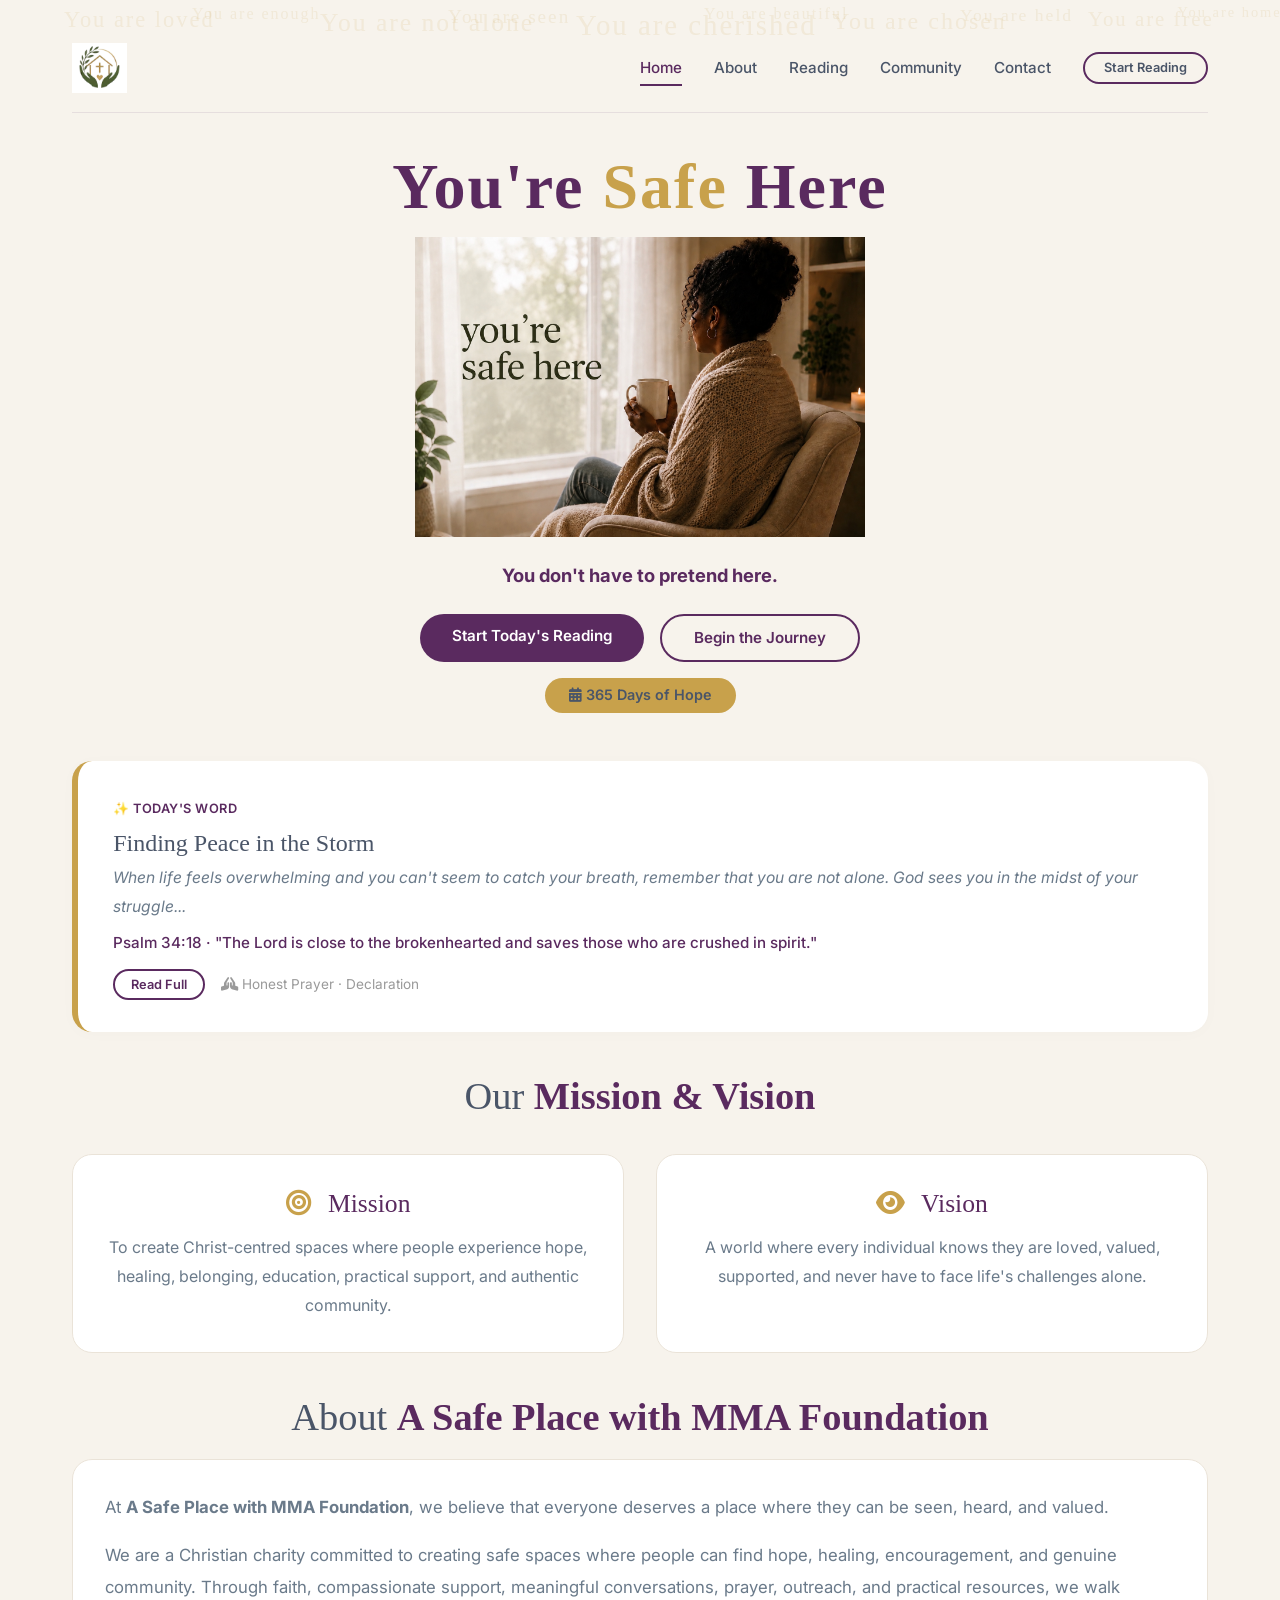
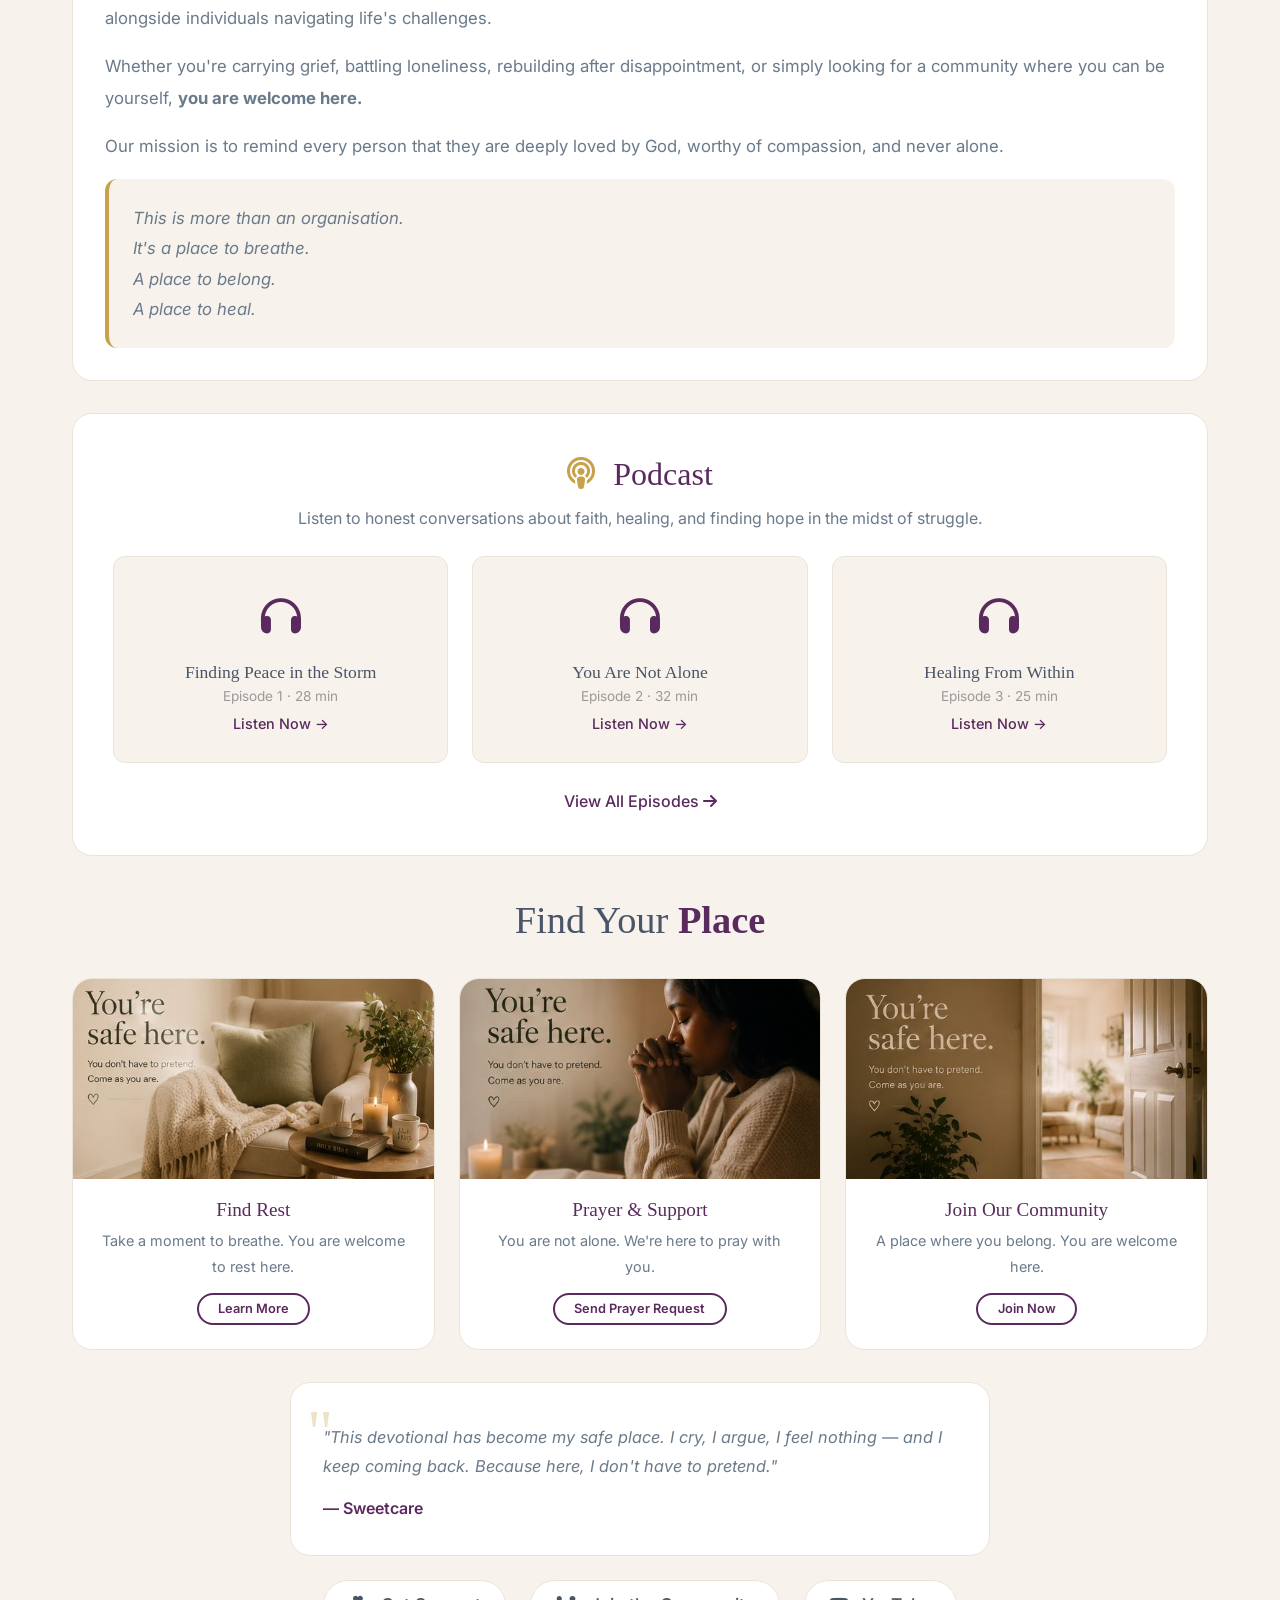
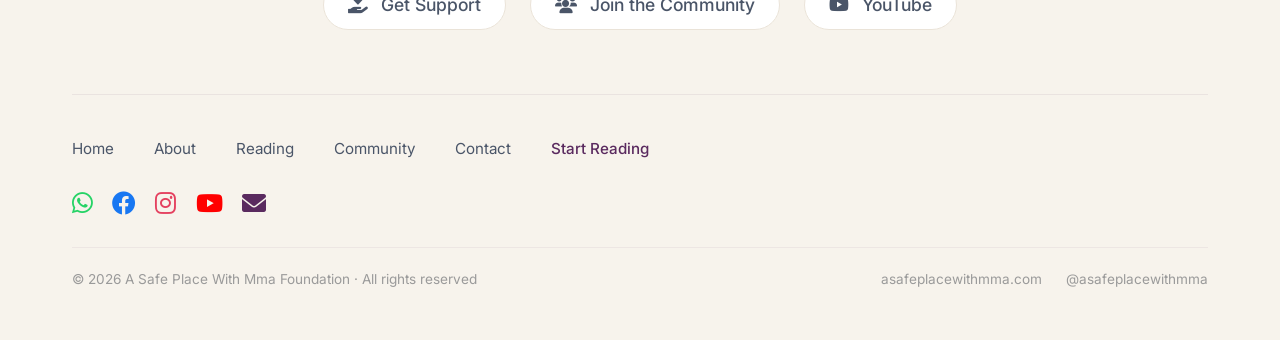
==== commit 9d82a779: "Updated homepage layout - reorganized hero section with buttons at bottom" ====
--- a/website/index.html
+++ b/website/index.html
@@ -57,16 +57,31 @@
       color: var(--secondary);
     }
 
+    .hero-tagline {
+      font-size: 1.15rem;
+      color: var(--text-light);
+      max-width: 600px;
+      margin: 0.5rem auto 1rem;
+      font-weight: 300;
+      line-height: 1.6;
+      font-style: italic;
+    }
+
+    .hero-tagline strong {
+      color: var(--primary);
+      font-style: normal;
+    }
+
     .hero-subtitle {
       display: flex;
       justify-content: center;
-      gap: 2rem;
+      gap: 1.5rem;
       flex-wrap: wrap;
-      margin: 1rem 0 1.5rem;
+      margin: 1.5rem 0 1rem;
     }
 
     .hero-subtitle a {
-      font-size: 1.2rem;
+      font-size: 1.1rem;
       font-weight: 500;
       color: var(--text);
       text-decoration: none;
@@ -93,7 +108,7 @@
       flex-wrap: wrap;
       gap: 1rem;
       justify-content: center;
-      margin-top: 0.5rem;
+      margin: 1.5rem 0 0.5rem;
     }
 
     .journey-badge {
@@ -324,12 +339,34 @@
         font-size: 2.5rem;
       }
 
+      .hero-tagline {
+        font-size: 1rem;
+        padding: 0 1rem;
+      }
+
       .hero-subtitle {
         flex-direction: column;
         gap: 0.8rem;
         align-items: center;
       }
 
+      .hero-subtitle a {
+        width: 100%;
+        max-width: 280px;
+        text-align: center;
+      }
+
+      .hero-actions {
+        flex-direction: column;
+        align-items: center;
+      }
+
+      .hero-actions .btn {
+        width: 100%;
+        max-width: 280px;
+        text-align: center;
+      }
+
       .mission-vision {
         grid-template-columns: 1fr;
       }
@@ -358,6 +395,14 @@
 
       .image-wrapper img {
         max-height: 150px;
+      }
+
+      .devotional-preview {
+        padding: 1.2rem;
+      }
+
+      .devotional-preview h4 {
+        font-size: 1.2rem;
       }
     }
   </style>
@@ -412,31 +457,24 @@
     <!-- ============================================ -->
     <section class="hero-section fade-in">
       <h1>You're <span>Safe</span> Here</h1>
-      
-      <div class="hero-subtitle">
-        <a href="community.html"><i class="fas fa-hand-holding-heart"></i> Get Support</a>
-        <a href="community.html"><i class="fas fa-users"></i> Join the Community</a>
-        <a href="https://www.youtube.com/@asafeplacewithmma" target="_blank"><i class="fab fa-youtube"></i> YouTube</a>
-      </div>
 
       <!-- Hero Image -->
       <div class="image-wrapper">
         <img src="assets/images/You-don't-have-to-pretend-here.png" alt="You're Safe Here" />
       </div>
 
-      <div class="tagline">
-        A 365‑day journey of healing, restoration, and intimacy with God — 
-        written from the valley, not the mountain.
-        <span style="display:block;margin-top:0.5rem;font-weight:400;font-size:0.95rem;color:var(--text-muted);">
-          For the woman who needs a safe place to be real.
-        </span>
-      </div>
-
+      <!-- Tagline -->
+      <div class="hero-tagline">
+        <strong>You don't have to pretend here.</strong>
+      </div>
+
+      <!-- Action Buttons -->
       <div class="hero-actions">
         <a href="reading.html" class="btn">Start Today's Reading</a>
         <a href="about.html" class="btn btn-outline">Begin the Journey</a>
       </div>
 
+      <!-- 365 Badge -->
       <div class="journey-badge">
         <i class="fas fa-calendar-alt"></i> 365 Days of Hope
       </div>
@@ -593,6 +631,13 @@
           and I keep coming back. Because here, I don't have to pretend."
         </p>
         <span class="author">— Sweetcare</span>
+      </div>
+
+      <!-- Get Support, Join Community, YouTube - MOVED TO BOTTOM -->
+      <div class="hero-subtitle">
+        <a href="community.html"><i class="fas fa-hand-holding-heart"></i> Get Support</a>
+        <a href="community.html"><i class="fas fa-users"></i> Join the Community</a>
+        <a href="https://www.youtube.com/@asafeplacewithmma" target="_blank"><i class="fab fa-youtube"></i> YouTube</a>
       </div>
     </section>
 
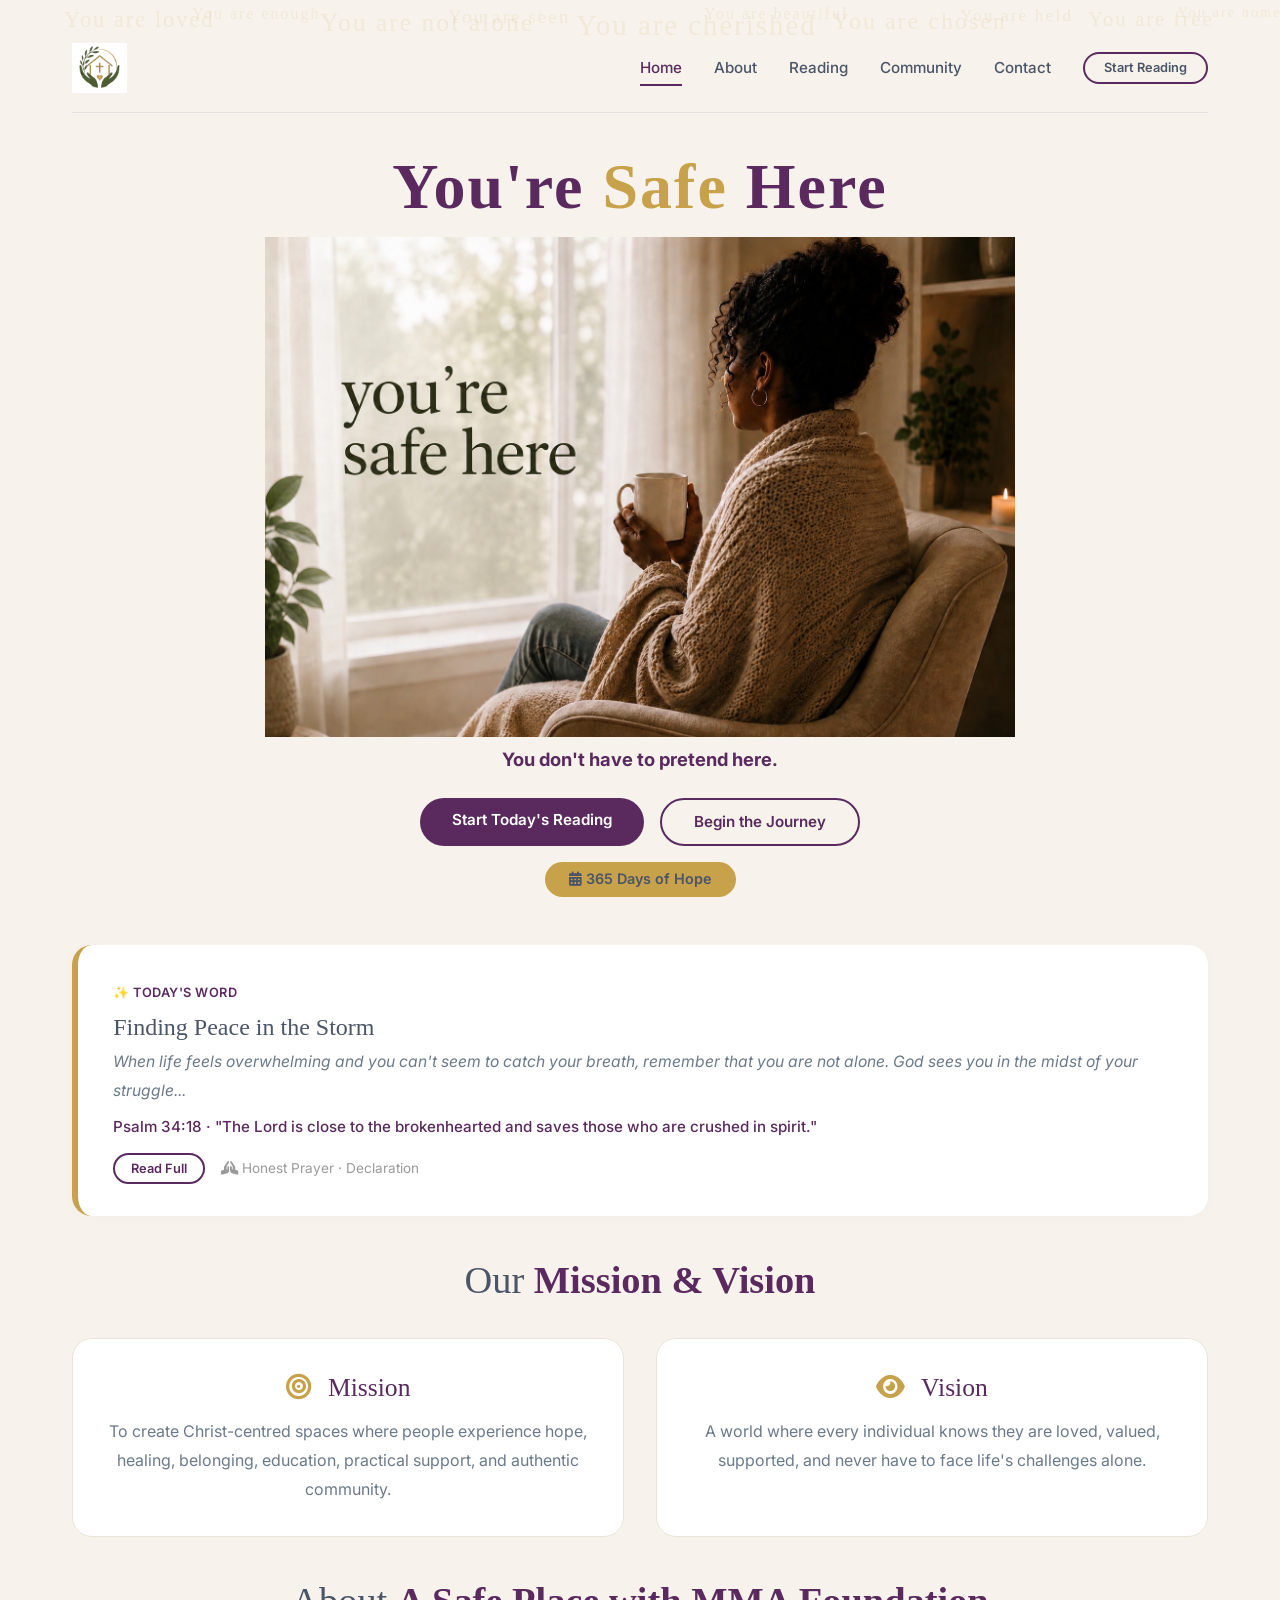
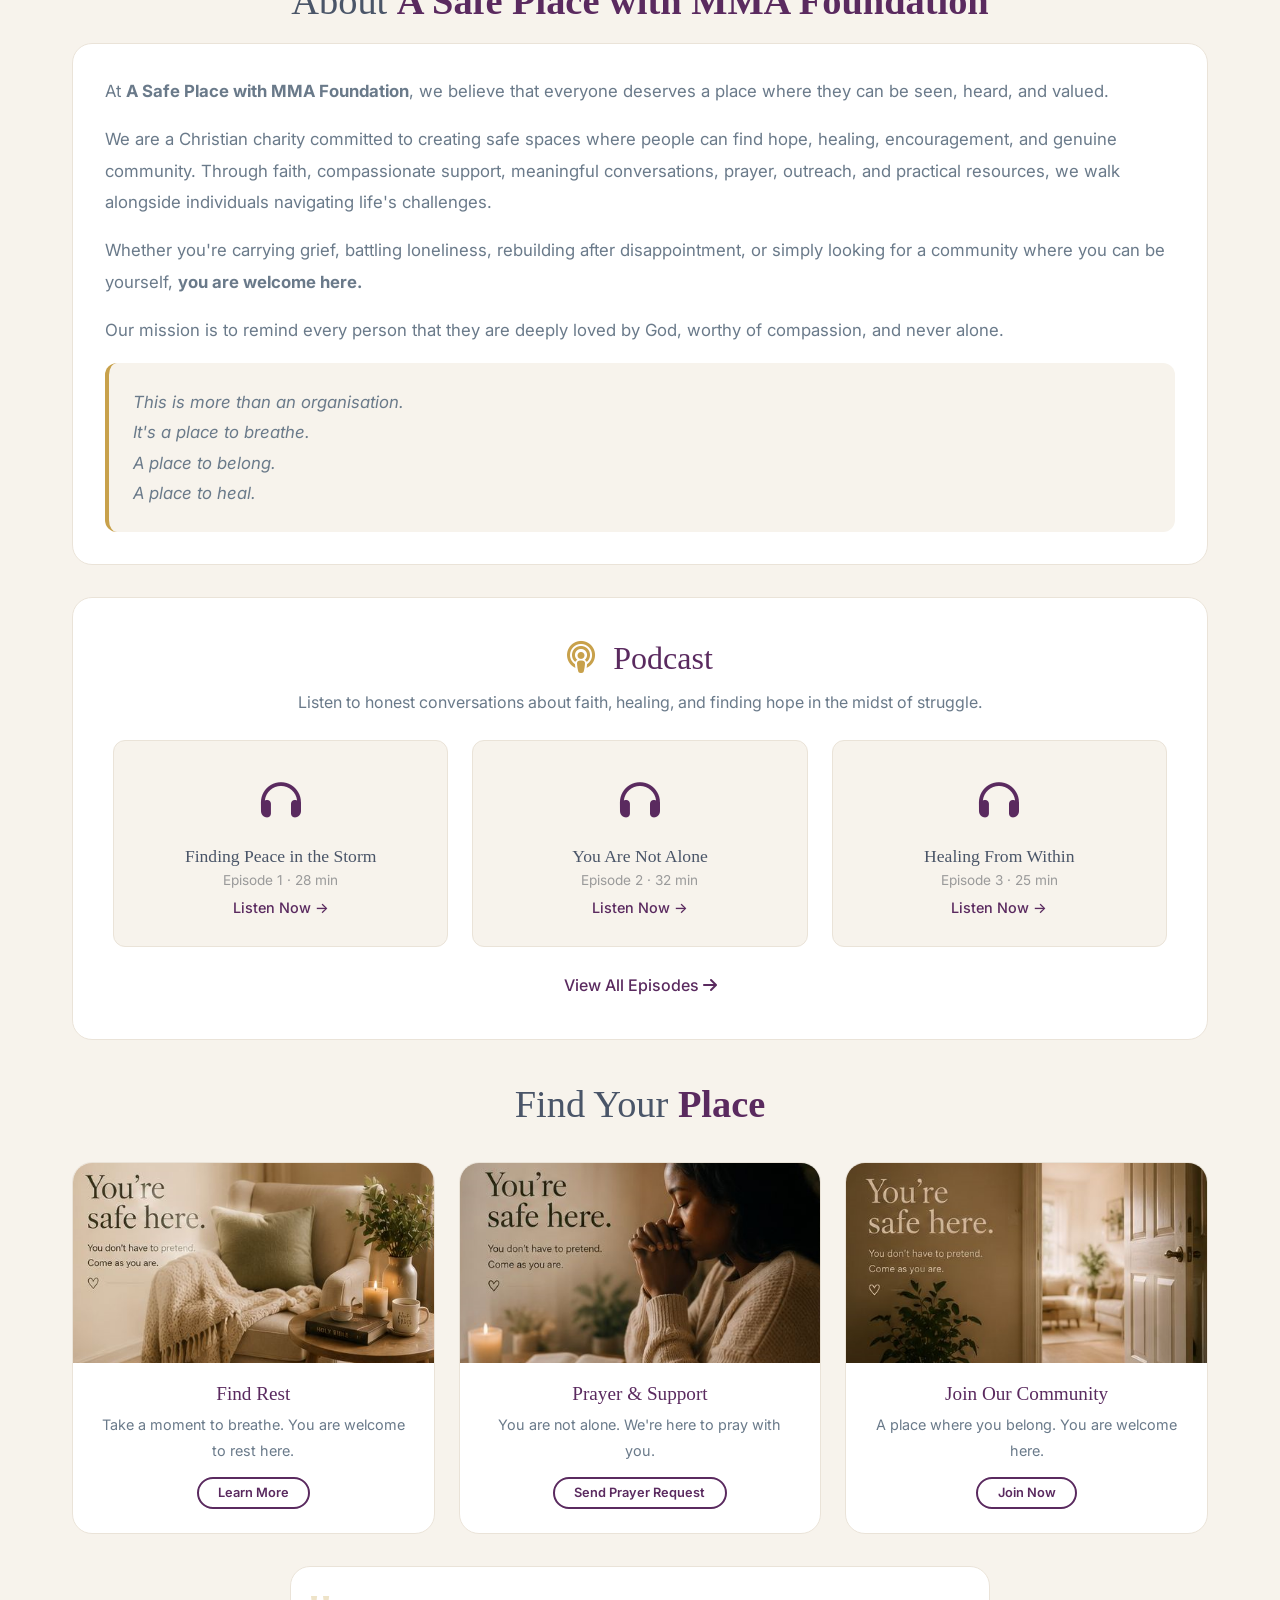
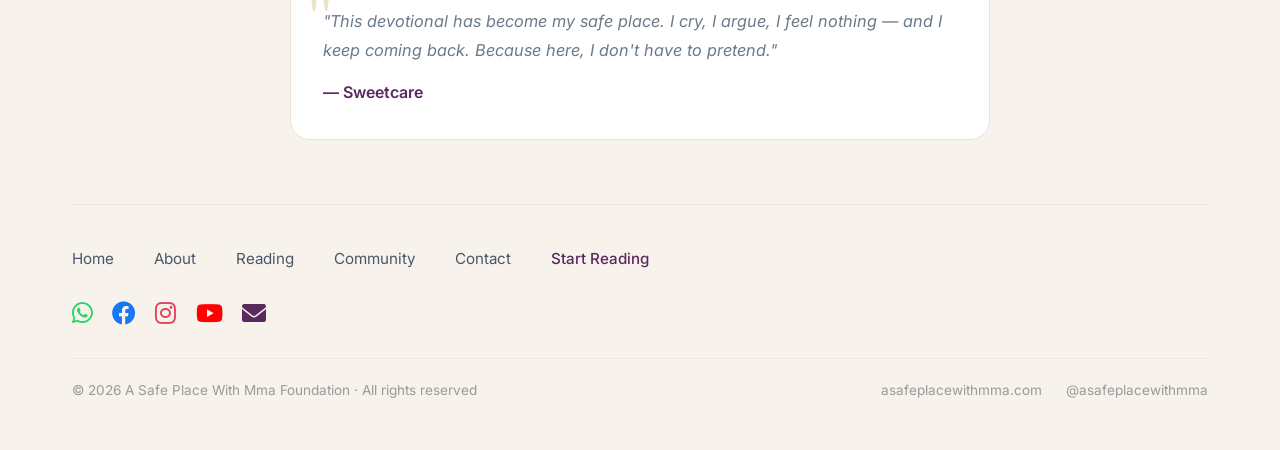
==== commit ce875490: "Updated index and reading pages: full-width hero images with proper proportions" ====
--- a/website/index.html
+++ b/website/index.html
@@ -24,20 +24,27 @@
   <link rel="icon" type="image/png" href="assets/images/favicon.png" />
   
   <style>
-    /* Additional styles */
-    .image-wrapper {
+    /* ============================================ */
+    /* ADDITIONAL STYLES - INDEX PAGE */
+    /* ============================================ */
+    
+    /* FULL WIDTH HERO IMAGE - SPANS EDGE TO EDGE */
+    .hero-image-wrapper {
+      width: 100vw;
+      margin-left: calc(-50vw + 50%);
+      margin-right: calc(-50vw + 50%);
       overflow: hidden;
-      border-radius: var(--radius, 12px);
-      margin-bottom: 1.5rem;
       background: var(--background, #f9f9f9);
-    }
-
-    .image-wrapper img {
+      padding: 0;
+    }
+
+    .hero-image-wrapper img {
       width: 100%;
       height: auto;
-      max-height: 300px;
+      max-height: 500px;
       object-fit: contain;
       display: block;
+      background: var(--background, #f9f9f9);
     }
 
     .hero-section {
@@ -70,37 +77,6 @@
     .hero-tagline strong {
       color: var(--primary);
       font-style: normal;
-    }
-
-    .hero-subtitle {
-      display: flex;
-      justify-content: center;
-      gap: 1.5rem;
-      flex-wrap: wrap;
-      margin: 1.5rem 0 1rem;
-    }
-
-    .hero-subtitle a {
-      font-size: 1.1rem;
-      font-weight: 500;
-      color: var(--text);
-      text-decoration: none;
-      padding: 0.5rem 1.5rem;
-      border-radius: 50px;
-      transition: all var(--transition);
-      background: var(--white);
-      border: 1px solid var(--border);
-    }
-
-    .hero-subtitle a:hover {
-      background: var(--primary);
-      color: var(--white);
-      transform: translateY(-2px);
-      box-shadow: 0 4px 15px rgba(90, 42, 95, 0.2);
-    }
-
-    .hero-subtitle a i {
-      margin-right: 8px;
     }
 
     .hero-actions {
@@ -122,15 +98,6 @@
       margin-top: 0.5rem;
     }
 
-    .tagline {
-      font-size: 1.25rem;
-      color: var(--text-light);
-      max-width: 600px;
-      margin: 0 auto;
-      font-weight: 300;
-      line-height: 1.6;
-    }
-
     /* Mission & Vision */
     .mission-vision {
       display: grid;
@@ -328,11 +295,6 @@
       font-size: 0.95rem;
     }
 
-    /* About Preview */
-    #about-preview {
-      margin: 2rem 0;
-    }
-
     /* Responsive */
     @media (max-width: 768px) {
       .hero-section h1 {
@@ -344,18 +306,6 @@
         padding: 0 1rem;
       }
 
-      .hero-subtitle {
-        flex-direction: column;
-        gap: 0.8rem;
-        align-items: center;
-      }
-
-      .hero-subtitle a {
-        width: 100%;
-        max-width: 280px;
-        text-align: center;
-      }
-
       .hero-actions {
         flex-direction: column;
         align-items: center;
@@ -379,8 +329,13 @@
         grid-template-columns: 1fr;
       }
 
-      .image-wrapper img {
-        max-height: 200px;
+      .hero-image-wrapper {
+        max-height: 300px;
+      }
+      
+      .hero-image-wrapper img {
+        max-height: 300px;
+        object-fit: contain;
       }
     }
 
@@ -393,16 +348,21 @@
         height: 150px;
       }
 
-      .image-wrapper img {
-        max-height: 150px;
-      }
-
       .devotional-preview {
         padding: 1.2rem;
       }
 
       .devotional-preview h4 {
         font-size: 1.2rem;
+      }
+
+      .hero-image-wrapper {
+        max-height: 200px;
+      }
+      
+      .hero-image-wrapper img {
+        max-height: 200px;
+        object-fit: contain;
       }
     }
   </style>
@@ -458,8 +418,8 @@
     <section class="hero-section fade-in">
       <h1>You're <span>Safe</span> Here</h1>
 
-      <!-- Hero Image -->
-      <div class="image-wrapper">
+      <!-- Hero Image - FULL WIDTH LEFT TO RIGHT -->
+      <div class="hero-image-wrapper">
         <img src="assets/images/You-don't-have-to-pretend-here.png" alt="You're Safe Here" />
       </div>
 
@@ -631,13 +591,6 @@
           and I keep coming back. Because here, I don't have to pretend."
         </p>
         <span class="author">— Sweetcare</span>
-      </div>
-
-      <!-- Get Support, Join Community, YouTube - MOVED TO BOTTOM -->
-      <div class="hero-subtitle">
-        <a href="community.html"><i class="fas fa-hand-holding-heart"></i> Get Support</a>
-        <a href="community.html"><i class="fas fa-users"></i> Join the Community</a>
-        <a href="https://www.youtube.com/@asafeplacewithmma" target="_blank"><i class="fab fa-youtube"></i> YouTube</a>
       </div>
     </section>
 
@@ -727,10 +680,17 @@
       const previewOpening = document.getElementById('preview-opening');
       const previewScripture = document.getElementById('preview-scripture');
       
+      // Sample devotional data - will be replaced by actual data from main.js
+      const sampleDevotional = {
+        title: 'Finding Peace in the Storm',
+        opening: 'When life feels overwhelming and you can\'t seem to catch your breath, remember that you are not alone. God sees you in the midst of your struggle...',
+        scripture: 'Psalm 34:18 · "The Lord is close to the brokenhearted and saves those who are crushed in spirit."'
+      };
+      
       if (previewTitle) {
-        previewTitle.textContent = 'Finding Peace in the Storm';
-        previewOpening.textContent = 'When life feels overwhelming and you can\'t seem to catch your breath, remember that you are not alone. God sees you in the midst of your struggle...';
-        previewScripture.textContent = 'Psalm 34:18 · "The Lord is close to the brokenhearted and saves those who are crushed in spirit."';
+        previewTitle.textContent = sampleDevotional.title;
+        previewOpening.textContent = sampleDevotional.opening;
+        previewScripture.textContent = sampleDevotional.scripture;
       }
     });
   </script>
--- a/website/css/style.css
+++ b/website/css/style.css
@@ -4,7 +4,6 @@
    Rich, Elegant & Distinctive
    "You don't have to pretend here."
    ============================================ */
-
 
 * {
   margin: 0;
@@ -61,114 +60,6 @@
 }
 
 /* ============================================ */
-/* IMAGE UTILITY CLASSES - FIXED */
-/* ============================================ */
-
-/* For hero images - shows entire image */
-.hero-img {
-  width: 100%;
-  height: auto;
-  max-height: 300px;
-  object-fit: contain;
-  border-radius: var(--radius, 12px);
-  display: block;
-  background: var(--background, #f9f9f9);
-}
-
-/* For about page images */
-.about-img {
-  width: 100%;
-  height: auto;
-  max-height: 300px;
-  object-fit: contain;
-  border-radius: var(--radius, 12px);
-  display: block;
-  background: var(--background, #f9f9f9);
-}
-
-/* For reading page hero image */
-.reading-hero-img {
-  width: 100%;
-  height: auto;
-  max-height: 250px;
-  object-fit: contain;
-  border-radius: var(--radius, 12px);
-  display: block;
-  background: var(--background, #f9f9f9);
-}
-
-/* For community card images */
-.card-img {
-  width: 100%;
-  height: auto;
-  max-height: 200px;
-  object-fit: contain;
-  border-radius: var(--radius-sm, 8px);
-  display: block;
-  background: var(--background, #f9f9f9);
-}
-
-/* For testimonial images */
-.testimonial-img {
-  width: 100%;
-  height: auto;
-  max-height: 220px;
-  object-fit: contain;
-  border-radius: var(--radius, 12px);
-  display: block;
-  background: var(--background, #f9f9f9);
-}
-
-/* For banner images */
-.banner-img {
-  width: 100%;
-  height: auto;
-  max-height: 180px;
-  object-fit: contain;
-  border-radius: var(--radius-sm, 8px);
-  display: block;
-  background: var(--background, #f9f9f9);
-}
-
-/* For contact hero image */
-.contact-hero-img {
-  width: 100%;
-  height: auto;
-  max-height: 250px;
-  object-fit: contain;
-  border-radius: var(--radius, 12px);
-  display: block;
-  background: var(--background, #f9f9f9);
-}
-
-/* For author photo - auto-size and centered */
-.author-photo {
-  display: flex;
-  justify-content: center;
-  align-items: center;
-  width: 100%;
-  margin-bottom: 1rem;
-}
-
-.author-photo img {
-  width: min(180px, 70%);
-  height: auto;
-  aspect-ratio: 1/1;
-  border-radius: 50%;
-  object-fit: cover;
-  border: 4px solid var(--secondary);
-  box-shadow: 0 4px 15px rgba(0,0,0,0.1);
-}
-
-/* Image wrapper - prevents overflow */
-.image-wrapper {
-  overflow: hidden;
-  border-radius: var(--radius, 12px);
-  margin-bottom: 1.5rem;
-  background: var(--background, #f9f9f9);
-}
-
-/* ============================================ */
 /* FLOATING AFFIRMATIONS - SLIDING WORDS */
 /* ============================================ */
 
@@ -329,6 +220,7 @@
   margin: 2.5rem 0 1rem;
   color: var(--text);
   font-weight: 400;
+  text-align: center;
 }
 
 .section-title span {
@@ -1248,52 +1140,6 @@
   .floating-affirmations {
     display: none;
   }
-
-  /* Image responsive overrides */
-  .hero-img {
-    max-height: 250px;
-  }
-  
-  .about-img {
-    max-height: 200px;
-  }
-  
-  .reading-hero-img {
-    max-height: 180px;
-  }
-  
-  .card-img {
-    max-height: 150px;
-  }
-  
-  .testimonial-img {
-    max-height: 160px;
-  }
-  
-  .banner-img {
-    max-height: 140px;
-  }
-  
-  .contact-hero-img {
-    max-height: 180px;
-  }
-  
-  .author-photo img {
-    width: min(140px, 60%);
-  }
-
-  /* WhatsApp card responsive */
-  .whatsapp-card {
-    padding: 1.5rem;
-  }
-  
-  .whatsapp-card h2 {
-    font-size: 1.5rem;
-  }
-  
-  .quick-responses {
-    grid-template-columns: 1fr;
-  }
 }
 
 @media (max-width: 480px) {
@@ -1326,39 +1172,6 @@
   .day-detail .declaration-box {
     font-size: 0.9rem;
     padding: 1rem;
-  }
-
-  /* Image responsive overrides */
-  .hero-img {
-    max-height: 180px;
-  }
-  
-  .about-img {
-    max-height: 150px;
-  }
-  
-  .reading-hero-img {
-    max-height: 140px;
-  }
-  
-  .card-img {
-    max-height: 120px;
-  }
-  
-  .testimonial-img {
-    max-height: 130px;
-  }
-  
-  .banner-img {
-    max-height: 110px;
-  }
-  
-  .contact-hero-img {
-    max-height: 140px;
-  }
-  
-  .author-photo img {
-    width: min(120px, 50%);
   }
 }
 
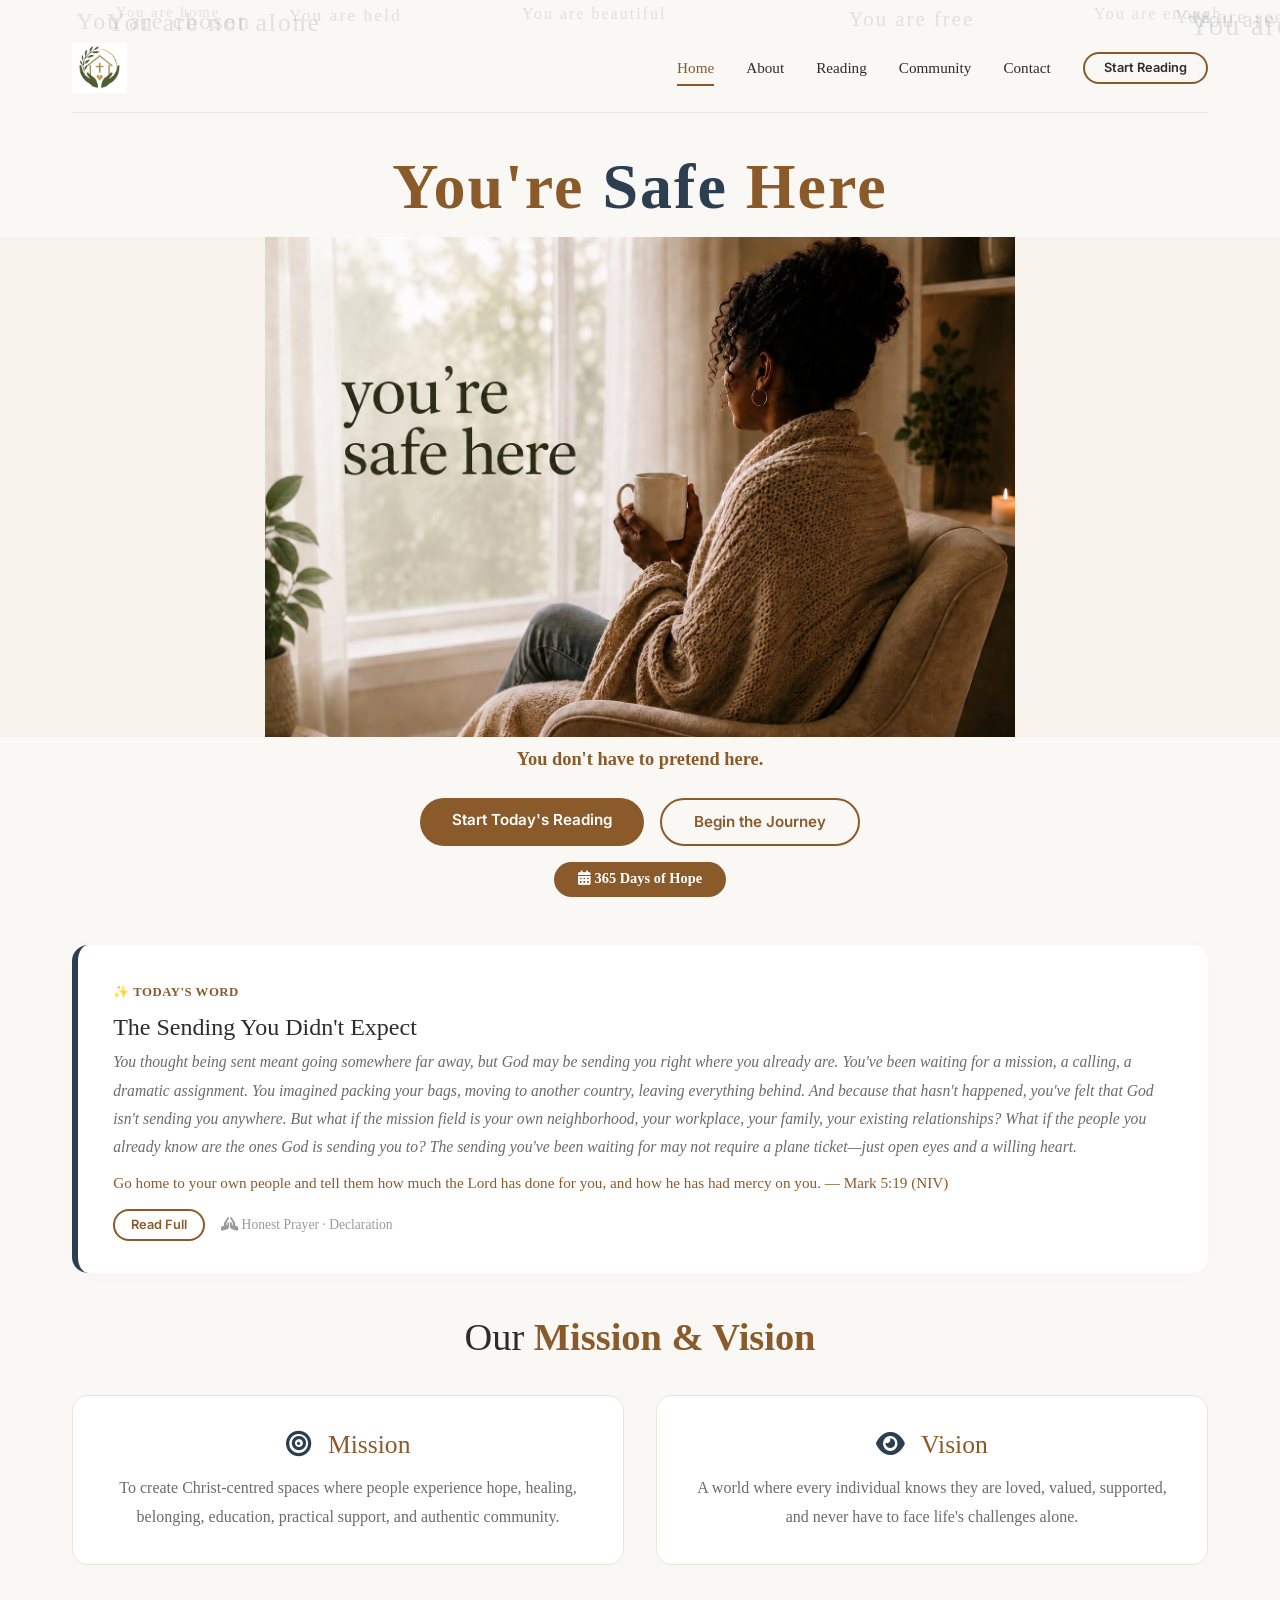
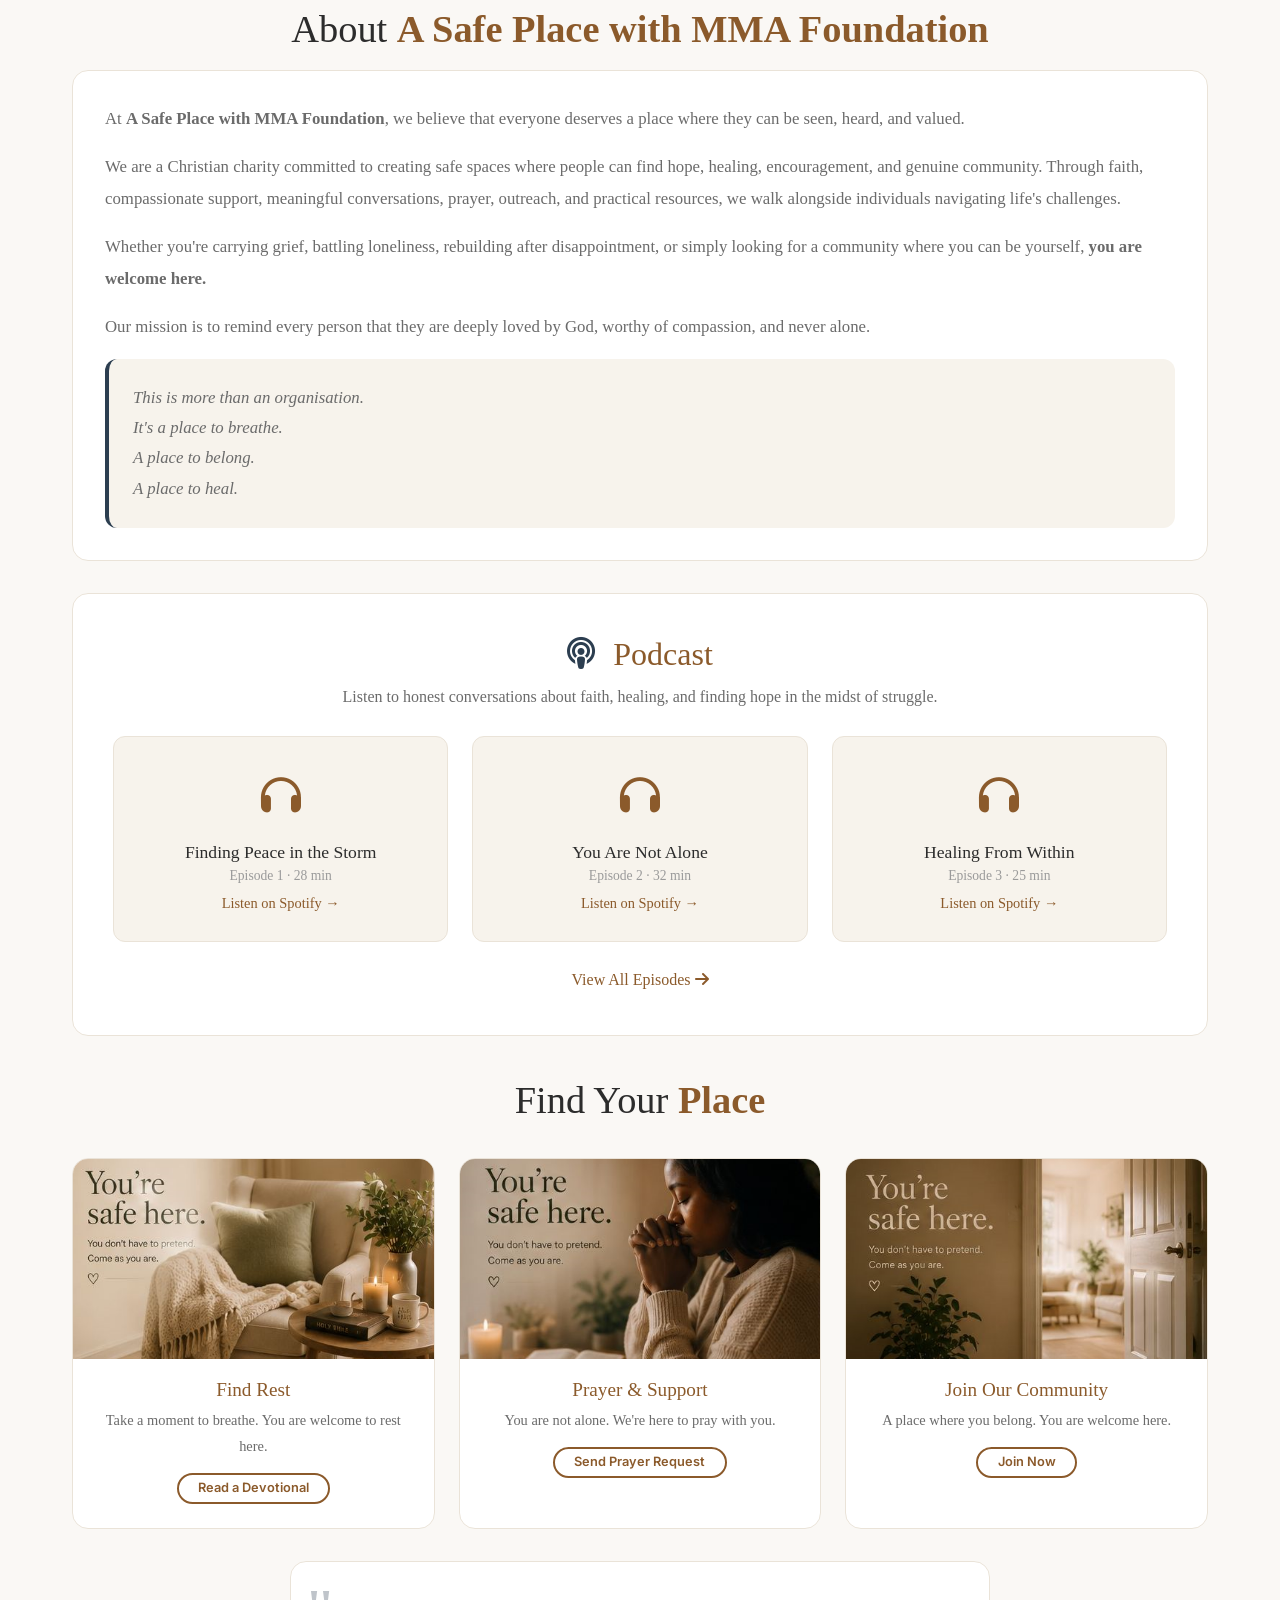
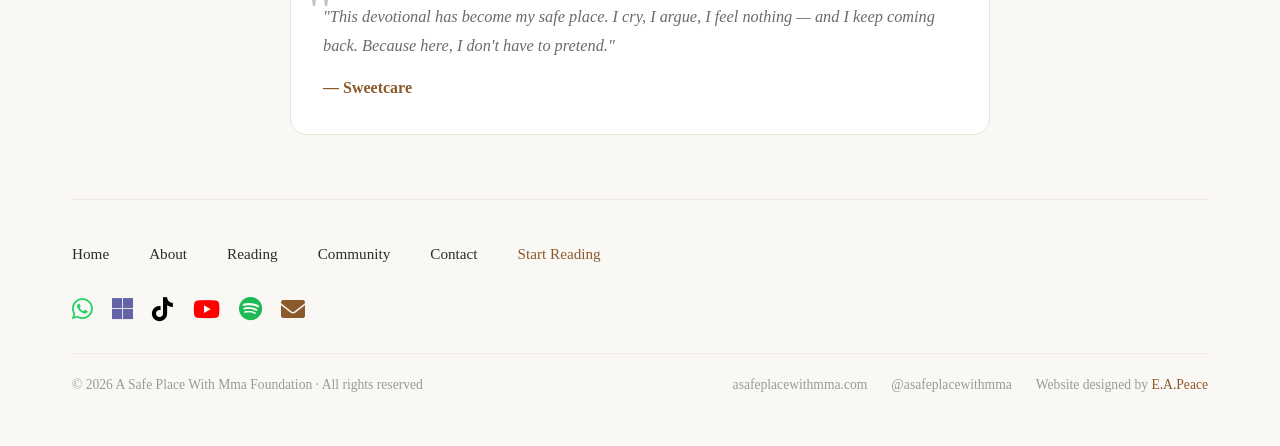
==== commit 020ebf96: "Update: About page - social links, affirmation animations, welcome message visibility, E.A.Peace cre" ====
--- a/website/index.html
+++ b/website/index.html
@@ -89,8 +89,8 @@
 
     .journey-badge {
       display: inline-block;
-      background: var(--secondary);
-      color: var(--text);
+      background: var(--primary);
+      color: #fff;
       padding: 0.3rem 1.5rem;
       border-radius: 50px;
       font-weight: 600;
@@ -372,7 +372,7 @@
   <!-- ============================================ -->
   <!-- FLOATING AFFIRMATIONS - SLIDING WORDS -->
   <!-- ============================================ -->
-  <div class="floating-affirmations">
+  <div class="floating-affirmations" id="floatingAffirmations">
     <div class="floating-word">You are loved</div>
     <div class="floating-word">You are enough</div>
     <div class="floating-word">You are not alone</div>
@@ -519,25 +519,25 @@
           <div class="podcast-icon"><i class="fas fa-headphones"></i></div>
           <h4>Finding Peace in the Storm</h4>
           <p>Episode 1 · 28 min</p>
-          <a href="#" style="color:var(--primary);font-weight:500;font-size:0.9rem;">Listen Now →</a>
+          <a href="https://open.spotify.com/show/0ON8oxmkRJpr3S7rQXiW1G?si=dKve_UY-Q5W2GLnHL8E5OA" target="_blank" style="color:var(--primary);font-weight:500;font-size:0.9rem;">Listen on Spotify →</a>
         </div>
         
         <div class="podcast-item">
           <div class="podcast-icon"><i class="fas fa-headphones"></i></div>
           <h4>You Are Not Alone</h4>
           <p>Episode 2 · 32 min</p>
-          <a href="#" style="color:var(--primary);font-weight:500;font-size:0.9rem;">Listen Now →</a>
+          <a href="https://open.spotify.com/show/0ON8oxmkRJpr3S7rQXiW1G?si=dKve_UY-Q5W2GLnHL8E5OA" target="_blank" style="color:var(--primary);font-weight:500;font-size:0.9rem;">Listen on Spotify →</a>
         </div>
         
         <div class="podcast-item">
           <div class="podcast-icon"><i class="fas fa-headphones"></i></div>
           <h4>Healing From Within</h4>
           <p>Episode 3 · 25 min</p>
-          <a href="#" style="color:var(--primary);font-weight:500;font-size:0.9rem;">Listen Now →</a>
-        </div>
-      </div>
-      
-      <a href="#" style="display:inline-block;margin-top:1.5rem;color:var(--primary);font-weight:500;">
+          <a href="https://open.spotify.com/show/0ON8oxmkRJpr3S7rQXiW1G?si=dKve_UY-Q5W2GLnHL8E5OA" target="_blank" style="color:var(--primary);font-weight:500;font-size:0.9rem;">Listen on Spotify →</a>
+        </div>
+      </div>
+      
+      <a href="https://open.spotify.com/show/0ON8oxmkRJpr3S7rQXiW1G?si=dKve_UY-Q5W2GLnHL8E5OA" target="_blank" style="display:inline-block;margin-top:1.5rem;color:var(--primary);font-weight:500;">
         View All Episodes <i class="fas fa-arrow-right"></i>
       </a>
     </section>
@@ -555,7 +555,7 @@
           <div class="bottom-content">
             <h4>Find Rest</h4>
             <p>Take a moment to breathe. You are welcome to rest here.</p>
-            <a href="about.html" class="btn btn-sm btn-outline">Learn More</a>
+            <a href="#" class="btn btn-sm btn-outline" id="random-devotional-link">Read a Devotional</a>
           </div>
         </div>
         
@@ -610,9 +610,10 @@
       <!-- Social Links with Font Awesome Icons -->
       <div class="social-links">
         <a href="https://chat.whatsapp.com/G8nLOmKrYnEKmZvbc1y0qK" aria-label="WhatsApp" target="_blank"><i class="fab fa-whatsapp" style="color:#25D366; font-size:1.5rem;"></i></a>
-        <a href="#" aria-label="Facebook" target="_blank"><i class="fab fa-facebook" style="color:#1877F2; font-size:1.5rem;"></i></a>
-        <a href="#" aria-label="Instagram" target="_blank"><i class="fab fa-instagram" style="color:#E4405F; font-size:1.5rem;"></i></a>
-        <a href="https://www.youtube.com/@asafeplacewithmma" aria-label="YouTube" target="_blank"><i class="fab fa-youtube" style="color:#FF0000; font-size:1.5rem;"></i></a>
+        <a href="https://teams.live.com/l/community/FEAFlCBUdxFGT8qXg?v=g1" aria-label="Microsoft Teams" target="_blank"><i class="fab fa-microsoft" style="color:#6264A7; font-size:1.5rem;"></i></a>
+        <a href="https://www.tiktok.com/@asafeplacewithmma7?_r=1&_t=ZS-97cQnuE5kcm" aria-label="TikTok" target="_blank"><i class="fab fa-tiktok" style="color:#000000; font-size:1.5rem;"></i></a>
+        <a href="https://youtube.com/@asafeplacewithmma?si=AjO1Ku7wc0fPVwqH" aria-label="YouTube" target="_blank"><i class="fab fa-youtube" style="color:#FF0000; font-size:1.5rem;"></i></a>
+        <a href="https://open.spotify.com/show/0ON8oxmkRJpr3S7rQXiW1G?si=dKve_UY-Q5W2GLnHL8E5OA" aria-label="Spotify" target="_blank"><i class="fab fa-spotify" style="color:#1DB954; font-size:1.5rem;"></i></a>
         <a href="mailto:info@asafeplacewithmma.com" aria-label="Email"><i class="fas fa-envelope" style="color:var(--primary); font-size:1.5rem;"></i></a>
       </div>
       
@@ -621,6 +622,10 @@
         <div style="display:flex;gap:1.5rem;flex-wrap:wrap;">
           <span>asafeplacewithmma.com</span>
           <span>@asafeplacewithmma</span>
+          <div class="design-credit">
+          <span>Website designed by <a href="http://emmanueladekunlepeace.com/" target="_blank">E.A.Peace</a></span>
+        </div>
+      </div>
         </div>
       </div>
     </footer>
@@ -674,24 +679,84 @@
       });
 
       // ============================================
-      // TODAY'S DEVOTIONAL PREVIEW
+      // TODAY'S DEVOTIONAL PREVIEW - LOAD FROM DEVOTIONALS
       // ============================================
-      const previewTitle = document.getElementById('preview-title');
-      const previewOpening = document.getElementById('preview-opening');
-      const previewScripture = document.getElementById('preview-scripture');
-      
-      // Sample devotional data - will be replaced by actual data from main.js
-      const sampleDevotional = {
-        title: 'Finding Peace in the Storm',
-        opening: 'When life feels overwhelming and you can\'t seem to catch your breath, remember that you are not alone. God sees you in the midst of your struggle...',
-        scripture: 'Psalm 34:18 · "The Lord is close to the brokenhearted and saves those who are crushed in spirit."'
-      };
-      
-      if (previewTitle) {
-        previewTitle.textContent = sampleDevotional.title;
-        previewOpening.textContent = sampleDevotional.opening;
-        previewScripture.textContent = sampleDevotional.scripture;
-      }
+      function loadTodayDevotional() {
+        const previewTitle = document.getElementById('preview-title');
+        const previewOpening = document.getElementById('preview-opening');
+        const previewScripture = document.getElementById('preview-scripture');
+        
+        try {
+          // Get today's date
+          const now = new Date();
+          const monthNames = ['january', 'february', 'march', 'april', 'may', 'june', 
+                              'july', 'august', 'september', 'october', 'november', 'december'];
+          const currentMonth = monthNames[now.getMonth()];
+          const currentDay = now.getDate();
+          
+          // Try to get data from DEVOTIONALS
+          let devotionalData = null;
+          
+          if (typeof window.DEVOTIONALS !== 'undefined' && window.DEVOTIONALS) {
+            const monthData = window.DEVOTIONALS[currentMonth];
+            if (monthData && monthData.days && monthData.days[currentDay]) {
+              devotionalData = monthData.days[currentDay];
+            }
+          } else if (typeof DEVOTIONALS !== 'undefined' && DEVOTIONALS) {
+            const monthData = DEVOTIONALS[currentMonth];
+            if (monthData && monthData.days && monthData.days[currentDay]) {
+              devotionalData = monthData.days[currentDay];
+            }
+          }
+          
+          if (devotionalData) {
+            previewTitle.textContent = devotionalData.title || 'Today\'s Devotional';
+            previewOpening.textContent = devotionalData.opening || '';
+            previewScripture.textContent = devotionalData.scripture || '';
+          }
+          // If no data, keep the existing sample
+        } catch (e) {
+          console.log('Error loading devotional preview:', e);
+          // Keep existing sample data
+        }
+      }
+
+      // ============================================
+      // RANDOM DEVOTIONAL LINK FOR "Find Rest"
+      // ============================================
+      const randomLink = document.getElementById('random-devotional-link');
+      if (randomLink) {
+        randomLink.addEventListener('click', function(e) {
+          e.preventDefault();
+          const randomDay = Math.floor(Math.random() * 365) + 1;
+          window.location.href = 'reading.html?day=' + randomDay;
+        });
+      }
+
+      // Load the devotional preview
+      loadTodayDevotional();
+
+      // ============================================
+      // FLOATING AFFIRMATIONS - FIX VISIBILITY
+      // ============================================
+      const affirmations = document.getElementById('floatingAffirmations');
+      if (affirmations) {
+        affirmations.style.display = 'block';
+        affirmations.style.opacity = '1';
+        affirmations.style.pointerEvents = 'none';
+        
+        const words = affirmations.querySelectorAll('.floating-word');
+        words.forEach((word, index) => {
+          const leftPos = 5 + Math.random() * 90;
+          const delay = index * 1.5 + Math.random() * 2;
+          const duration = 18 + Math.random() * 8;
+          word.style.left = leftPos + '%';
+          word.style.animationDelay = delay + 's';
+          word.style.animationDuration = duration + 's';
+        });
+      }
+
+      console.log('✅ Homepage loaded with live devotional preview!');
     });
   </script>
 </body>
--- a/website/css/style.css
+++ b/website/css/style.css
@@ -1203,4 +1203,610 @@
 }
 
 .gap-1 { gap: 1rem; }
-.gap-2 { gap: 2rem; }+.gap-2 { gap: 2rem; }
+
+/* ============================================
+   SAFE PLACE WITH MMA - PROFESSIONAL STYLING
+   Domain: asafeplacewithmma.com
+   "You don't have to pretend here."
+   ============================================ */
+
+/* ===== BASE ===== */
+:root {
+  --primary: #8B5A2B;
+  --primary-light: #A87B4A;
+  --primary-dark: #5C3A1E;
+  --secondary: #2C3E50;
+  --accent: #C0392B;
+  --bg: #FAF8F5;
+  --bg-card: #FFFFFF;
+  --text: #2C2C2C;
+  --text-light: #6B6B6B;
+  --shadow: 0 8px 32px rgba(0, 0, 0, 0.08);
+  --shadow-hover: 0 12px 48px rgba(0, 0, 0, 0.14);
+  --radius: 16px;
+  --transition: 0.3s cubic-bezier(0.4, 0, 0.2, 1);
+}
+
+* {
+  margin: 0;
+  padding: 0;
+  box-sizing: border-box;
+}
+
+body {
+  font-family: 'Georgia', 'Times New Roman', serif;
+  background: var(--bg);
+  color: var(--text);
+  line-height: 1.8;
+  -webkit-font-smoothing: antialiased;
+}
+
+/* ===== APP CONTAINER ===== */
+#app {
+  max-width: 820px;
+  margin: 0 auto;
+  padding: 20px;
+}
+
+/* ===== HEADER ===== */
+.app-header {
+  text-align: center;
+  padding: 30px 0 20px;
+  border-bottom: 2px solid rgba(139, 90, 43, 0.15);
+  margin-bottom: 30px;
+}
+
+.app-header h1 {
+  font-size: 1.8rem;
+  font-weight: 700;
+  color: var(--primary-dark);
+  letter-spacing: -0.5px;
+}
+
+.app-header h1 span {
+  color: var(--primary-light);
+}
+
+.app-header .tagline {
+  font-size: 0.95rem;
+  color: var(--text-light);
+  font-style: italic;
+  margin-top: 4px;
+  font-family: 'Georgia', serif;
+}
+
+/* ===== NAVIGATION TABS ===== */
+.nav-tabs {
+  display: flex;
+  justify-content: center;
+  gap: 4px;
+  background: var(--bg-card);
+  border-radius: var(--radius);
+  padding: 6px;
+  margin-bottom: 24px;
+  box-shadow: var(--shadow);
+  border: 1px solid rgba(139, 90, 43, 0.1);
+}
+
+.nav-tabs button {
+  flex: 1;
+  padding: 12px 20px;
+  border: none;
+  background: transparent;
+  border-radius: 12px;
+  font-size: 0.95rem;
+  font-weight: 600;
+  color: var(--text-light);
+  cursor: pointer;
+  transition: var(--transition);
+  font-family: 'Georgia', serif;
+}
+
+.nav-tabs button:hover {
+  color: var(--primary);
+  background: rgba(139, 90, 43, 0.06);
+}
+
+.nav-tabs button.active {
+  background: var(--primary);
+  color: white;
+  box-shadow: 0 4px 12px rgba(139, 90, 43, 0.25);
+}
+
+.nav-tabs button.active:hover {
+  background: var(--primary-dark);
+}
+
+/* ===== NAVIGATION BAR ===== */
+.nav-bar {
+  display: flex;
+  align-items: center;
+  justify-content: space-between;
+  gap: 12px;
+  background: var(--bg-card);
+  padding: 16px 20px;
+  border-radius: var(--radius);
+  box-shadow: var(--shadow);
+  border: 1px solid rgba(139, 90, 43, 0.08);
+  margin-bottom: 24px;
+  flex-wrap: wrap;
+}
+
+.nav-bar .nav-group {
+  display: flex;
+  align-items: center;
+  gap: 8px;
+}
+
+.nav-bar button {
+  padding: 8px 14px;
+  border: 1px solid rgba(139, 90, 43, 0.2);
+  background: transparent;
+  border-radius: 10px;
+  font-size: 0.85rem;
+  font-weight: 500;
+  color: var(--secondary);
+  cursor: pointer;
+  transition: var(--transition);
+  font-family: 'Georgia', serif;
+}
+
+.nav-bar button:hover:not(:disabled) {
+  background: var(--primary);
+  color: white;
+  border-color: var(--primary);
+}
+
+.nav-bar button:disabled {
+  opacity: 0.4;
+  cursor: not-allowed;
+}
+
+.nav-bar .month-year {
+  font-size: 1.1rem;
+  font-weight: 700;
+  color: var(--primary-dark);
+  min-width: 160px;
+  text-align: center;
+}
+
+.nav-bar .day-selector {
+  font-size: 0.85rem;
+  color: var(--text-light);
+  background: rgba(139, 90, 43, 0.08);
+  padding: 4px 14px;
+  border-radius: 20px;
+  font-family: 'Georgia', serif;
+}
+
+.nav-bar .today-btn {
+  background: var(--secondary);
+  color: white;
+  border: none;
+}
+
+.nav-bar .today-btn:hover {
+  background: var(--primary);
+}
+
+/* ===== DEVOTIONAL VIEW ===== */
+#devotional-view {
+  animation: fadeSlide 0.4s ease;
+}
+
+.devotional-card {
+  background: var(--bg-card);
+  border-radius: var(--radius);
+  padding: 40px 36px;
+  box-shadow: var(--shadow);
+  border: 1px solid rgba(139, 90, 43, 0.06);
+}
+
+.devotional-card .day-title {
+  font-size: 1rem;
+  color: var(--primary-light);
+  text-transform: uppercase;
+  letter-spacing: 2px;
+  margin-bottom: 4px;
+  font-weight: 600;
+}
+
+.devotional-card h2 {
+  font-size: 2rem;
+  font-weight: 700;
+  color: var(--primary-dark);
+  margin-bottom: 24px;
+  line-height: 1.3;
+}
+
+.devotional-card .opening {
+  font-size: 1.15rem;
+  line-height: 1.8;
+  color: var(--text);
+  margin-bottom: 20px;
+  font-style: italic;
+  border-left: 4px solid var(--primary-light);
+  padding-left: 20px;
+  background: rgba(139, 90, 43, 0.04);
+  border-radius: 0 8px 8px 0;
+  padding: 16px 20px;
+}
+
+.devotional-card .message {
+  font-size: 1.05rem;
+  line-height: 1.9;
+  color: var(--text);
+  margin-bottom: 24px;
+}
+
+.devotional-card .message p {
+  margin-bottom: 16px;
+}
+
+.devotional-card .scripture {
+  background: rgba(139, 90, 43, 0.06);
+  padding: 20px 24px;
+  border-radius: var(--radius);
+  margin: 20px 0;
+  font-style: italic;
+  font-size: 1.05rem;
+  border: 1px solid rgba(139, 90, 43, 0.1);
+}
+
+.devotional-card .scripture strong {
+  color: var(--primary-dark);
+  font-weight: 700;
+}
+
+.devotional-card .reflection-section {
+  margin: 24px 0;
+  padding: 20px 24px;
+  background: rgba(44, 62, 80, 0.04);
+  border-radius: var(--radius);
+}
+
+.devotional-card .reflection-section h3 {
+  font-size: 1rem;
+  text-transform: uppercase;
+  letter-spacing: 1.5px;
+  color: var(--secondary);
+  margin-bottom: 12px;
+  font-weight: 700;
+}
+
+.devotional-card .reflection-section ul {
+  list-style: none;
+  padding: 0;
+}
+
+.devotional-card .reflection-section ul li {
+  padding: 8px 0 8px 28px;
+  position: relative;
+  font-size: 1rem;
+  line-height: 1.7;
+  color: var(--text);
+}
+
+.devotional-card .reflection-section ul li::before {
+  content: "✦";
+  position: absolute;
+  left: 0;
+  color: var(--primary-light);
+  font-size: 1rem;
+}
+
+.devotional-card .prayer {
+  background: rgba(139, 90, 43, 0.05);
+  padding: 24px 28px;
+  border-radius: var(--radius);
+  margin: 20px 0;
+  border: 1px solid rgba(139, 90, 43, 0.08);
+}
+
+.devotional-card .prayer h3 {
+  font-size: 0.9rem;
+  text-transform: uppercase;
+  letter-spacing: 1.5px;
+  color: var(--primary-light);
+  margin-bottom: 8px;
+  font-weight: 700;
+}
+
+.devotional-card .prayer p {
+  font-size: 1.05rem;
+  line-height: 1.8;
+  font-style: italic;
+  color: var(--text);
+}
+
+.devotional-card .declaration {
+  background: var(--primary-dark);
+  color: white;
+  padding: 24px 28px;
+  border-radius: var(--radius);
+  margin-top: 20px;
+}
+
+.devotional-card .declaration h3 {
+  font-size: 0.9rem;
+  text-transform: uppercase;
+  letter-spacing: 1.5px;
+  color: rgba(255, 255, 255, 0.6);
+  margin-bottom: 8px;
+  font-weight: 700;
+}
+
+.devotional-card .declaration p {
+  font-size: 1.1rem;
+  line-height: 1.8;
+  font-weight: 500;
+}
+
+/* ===== CALENDAR VIEW ===== */
+#calendar-view {
+  animation: fadeSlide 0.4s ease;
+}
+
+.calendar-container {
+  background: var(--bg-card);
+  border-radius: var(--radius);
+  padding: 30px;
+  box-shadow: var(--shadow);
+  border: 1px solid rgba(139, 90, 43, 0.06);
+}
+
+.calendar-header {
+  display: flex;
+  justify-content: space-between;
+  align-items: center;
+  margin-bottom: 20px;
+  padding-bottom: 16px;
+  border-bottom: 2px solid rgba(139, 90, 43, 0.08);
+}
+
+.calendar-header h3 {
+  font-size: 1.3rem;
+  color: var(--primary-dark);
+  font-weight: 700;
+}
+
+.calendar-header .month-nav-btn {
+  padding: 6px 14px;
+  border: 1px solid rgba(139, 90, 43, 0.2);
+  background: transparent;
+  border-radius: 8px;
+  font-size: 1.2rem;
+  color: var(--primary);
+  cursor: pointer;
+  transition: var(--transition);
+  font-family: 'Georgia', serif;
+}
+
+.calendar-header .month-nav-btn:hover {
+  background: var(--primary);
+  color: white;
+  border-color: var(--primary);
+}
+
+.calendar-grid {
+  display: grid;
+  grid-template-columns: repeat(7, 1fr);
+  gap: 6px;
+}
+
+.calendar-grid .weekday {
+  text-align: center;
+  font-size: 0.75rem;
+  text-transform: uppercase;
+  letter-spacing: 1px;
+  color: var(--text-light);
+  font-weight: 700;
+  padding: 8px 0;
+}
+
+.calendar-grid .calendar-day {
+  display: flex;
+  flex-direction: column;
+  align-items: center;
+  justify-content: center;
+  aspect-ratio: 1;
+  border-radius: 12px;
+  font-size: 0.95rem;
+  font-weight: 500;
+  color: var(--text);
+  background: transparent;
+  cursor: pointer;
+  transition: var(--transition);
+  font-family: 'Georgia', serif;
+  position: relative;
+}
+
+.calendar-grid .calendar-day:hover:not(.empty) {
+  background: rgba(139, 90, 43, 0.08);
+  transform: scale(1.04);
+}
+
+.calendar-grid .calendar-day.empty {
+  cursor: default;
+  opacity: 0.3;
+}
+
+.calendar-grid .calendar-day.today {
+  background: rgba(139, 90, 43, 0.12);
+  font-weight: 700;
+  color: var(--primary-dark);
+}
+
+.calendar-grid .calendar-day.active {
+  background: var(--primary);
+  color: white;
+  font-weight: 700;
+  box-shadow: 0 4px 12px rgba(139, 90, 43, 0.3);
+}
+
+.calendar-grid .calendar-day.active:hover {
+  background: var(--primary-dark);
+  transform: scale(1.04);
+}
+
+.calendar-grid .calendar-day .dot {
+  width: 6px;
+  height: 6px;
+  border-radius: 50%;
+  background: var(--primary-light);
+  margin-top: 2px;
+}
+
+.calendar-grid .calendar-day.active .dot {
+  background: white;
+}
+
+.calendar-grid .calendar-day.today .dot {
+  background: var(--primary);
+}
+
+/* ===== SHARE BUTTON ===== */
+.share-btn {
+  position: fixed;
+  bottom: 30px;
+  right: 30px;
+  padding: 14px 20px;
+  background: var(--primary);
+  color: white;
+  border: none;
+  border-radius: 50px;
+  font-size: 0.9rem;
+  font-weight: 600;
+  cursor: pointer;
+  box-shadow: 0 4px 16px rgba(139, 90, 43, 0.3);
+  transition: var(--transition);
+  font-family: 'Georgia', serif;
+  display: flex;
+  align-items: center;
+  gap: 10px;
+  z-index: 100;
+}
+
+.share-btn:hover {
+  background: var(--primary-dark);
+  transform: translateY(-2px);
+  box-shadow: 0 6px 24px rgba(139, 90, 43, 0.4);
+}
+
+/* ===== ANIMATIONS ===== */
+@keyframes fadeSlide {
+  from {
+    opacity: 0;
+    transform: translateY(12px);
+  }
+  to {
+    opacity: 1;
+    transform: translateY(0);
+  }
+}
+
+/* ===== RESPONSIVE ===== */
+@media (max-width: 640px) {
+  #app {
+    padding: 12px;
+  }
+
+  .app-header h1 {
+    font-size: 1.4rem;
+  }
+
+  .nav-bar {
+    padding: 12px 14px;
+    gap: 8px;
+  }
+
+  .nav-bar .month-year {
+    font-size: 0.95rem;
+    min-width: 120px;
+  }
+
+  .nav-bar button {
+    padding: 6px 10px;
+    font-size: 0.8rem;
+  }
+
+  .devotional-card {
+    padding: 24px 18px;
+  }
+
+  .devotional-card h2 {
+    font-size: 1.5rem;
+  }
+
+  .devotional-card .opening {
+    font-size: 1rem;
+    padding: 12px 16px;
+  }
+
+  .devotional-card .message {
+    font-size: 0.95rem;
+  }
+
+  .devotional-card .scripture {
+    padding: 16px;
+    font-size: 0.95rem;
+  }
+
+  .devotional-card .prayer {
+    padding: 16px 20px;
+  }
+
+  .devotional-card .declaration {
+    padding: 16px 20px;
+  }
+
+  .calendar-container {
+    padding: 16px;
+  }
+
+  .calendar-grid {
+    gap: 4px;
+  }
+
+  .calendar-grid .calendar-day {
+    font-size: 0.8rem;
+    border-radius: 8px;
+  }
+
+  .calendar-grid .calendar-day .dot {
+    width: 4px;
+    height: 4px;
+  }
+
+  .share-btn {
+    bottom: 20px;
+    right: 20px;
+    padding: 12px 16px;
+    font-size: 0.8rem;
+  }
+
+  .nav-tabs button {
+    font-size: 0.85rem;
+    padding: 10px 14px;
+  }
+}
+
+@media (max-width: 480px) {
+  .nav-bar {
+    flex-direction: column;
+    align-items: stretch;
+  }
+
+  .nav-bar .nav-group {
+    justify-content: center;
+  }
+
+  .nav-bar .month-year {
+    order: -1;
+  }
+
+  .nav-bar .day-selector {
+    text-align: center;
+  }
+}
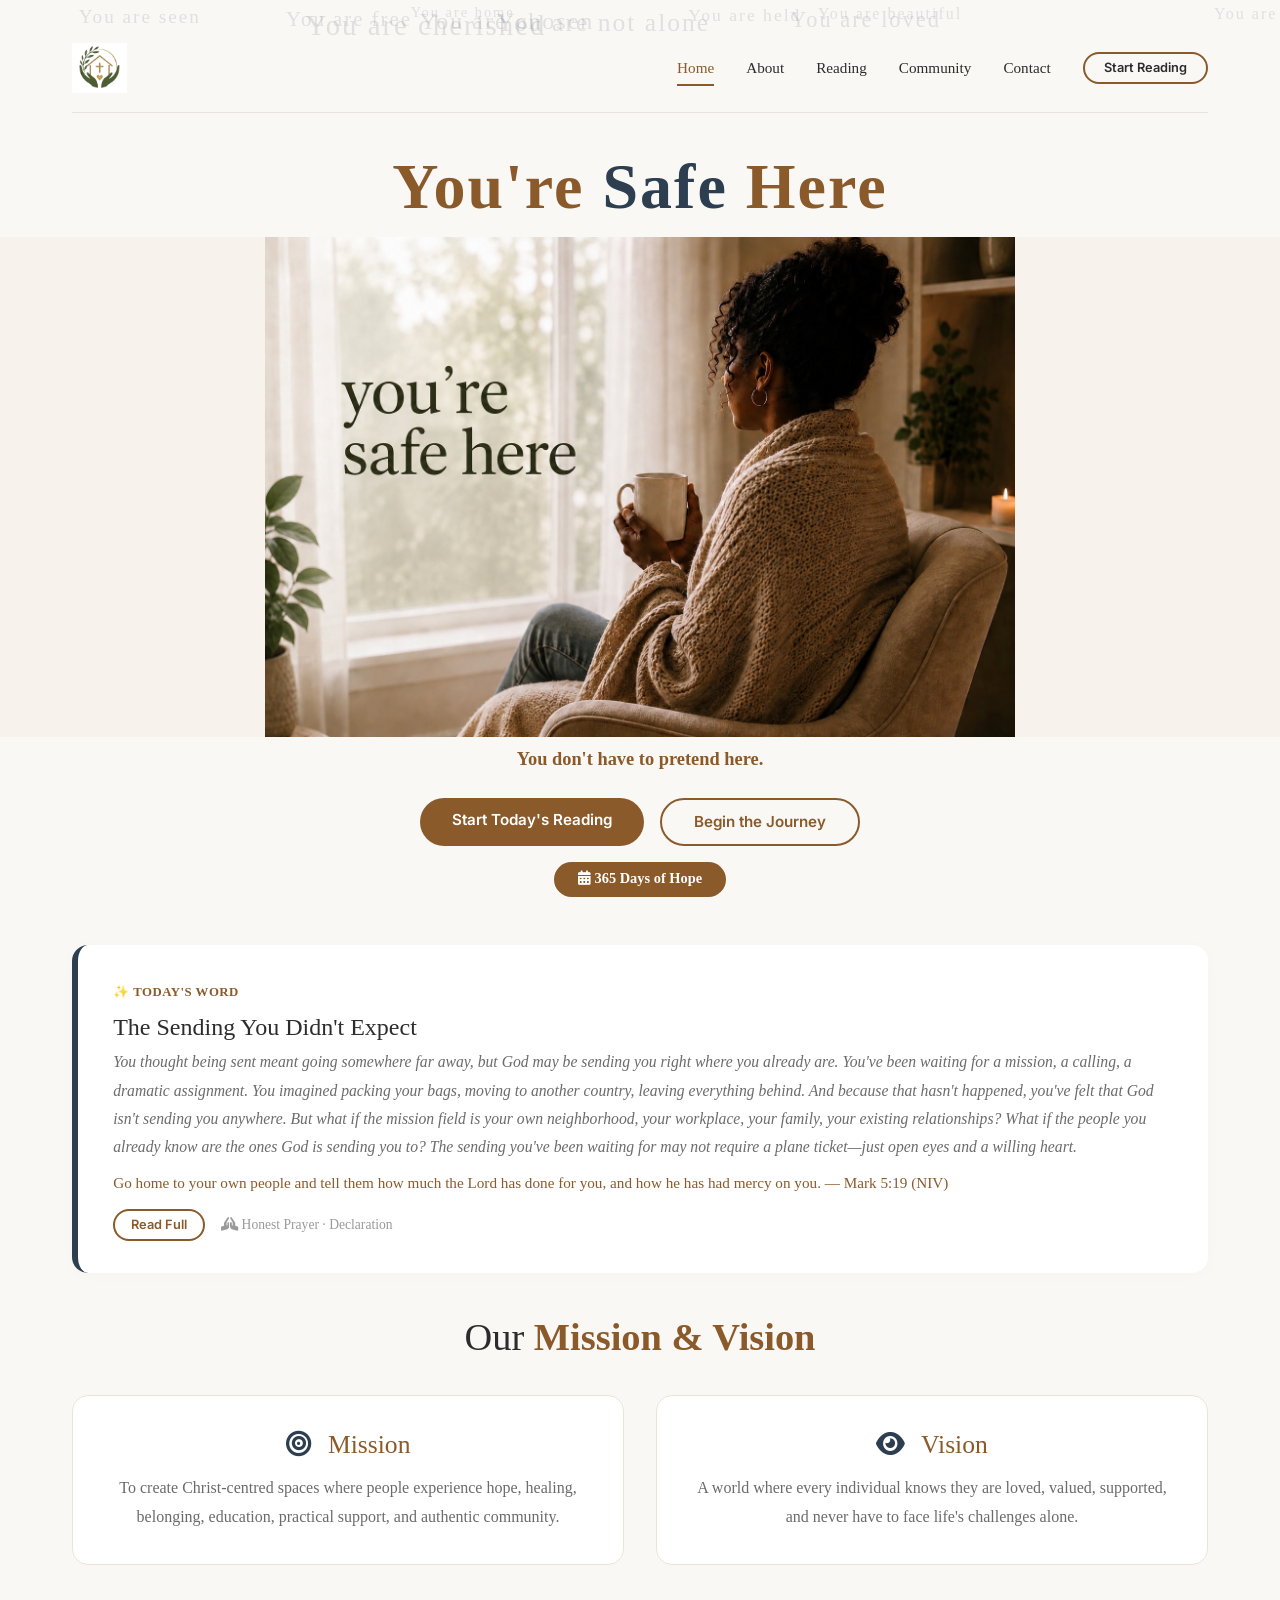
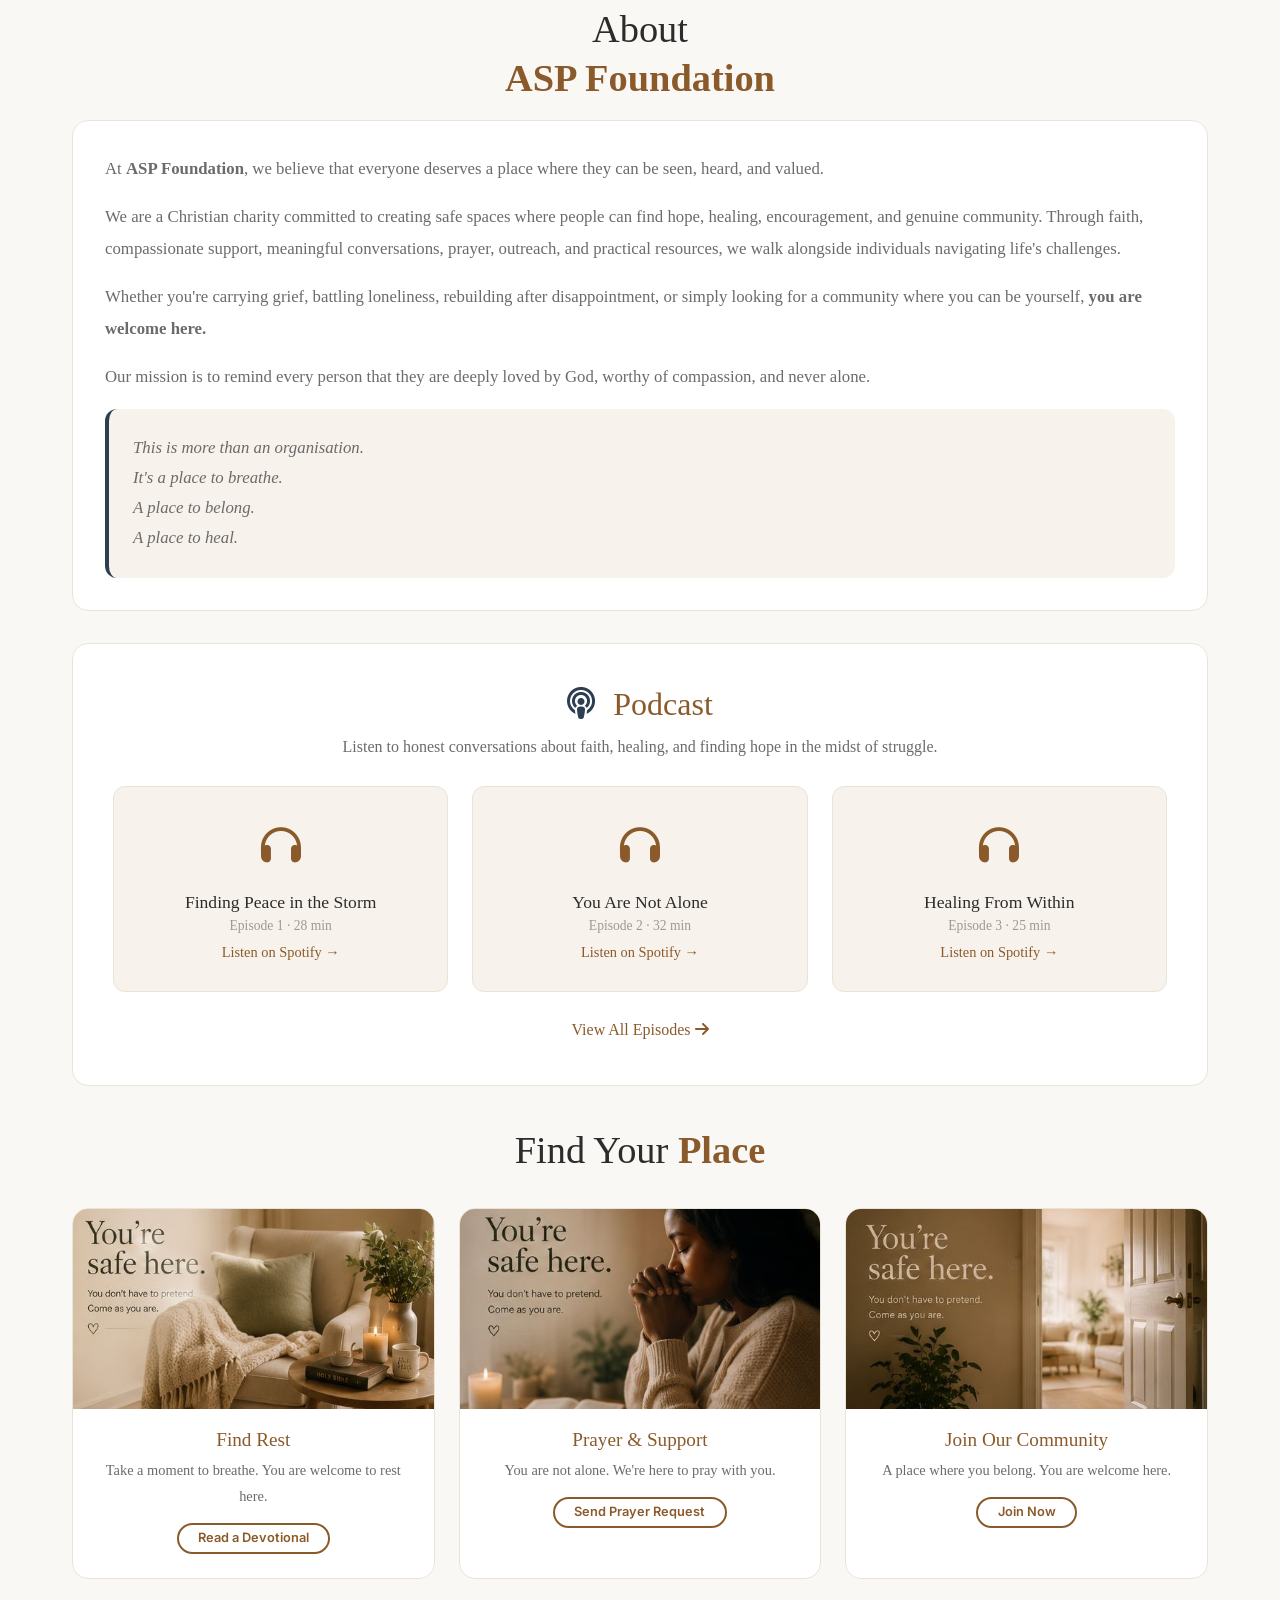
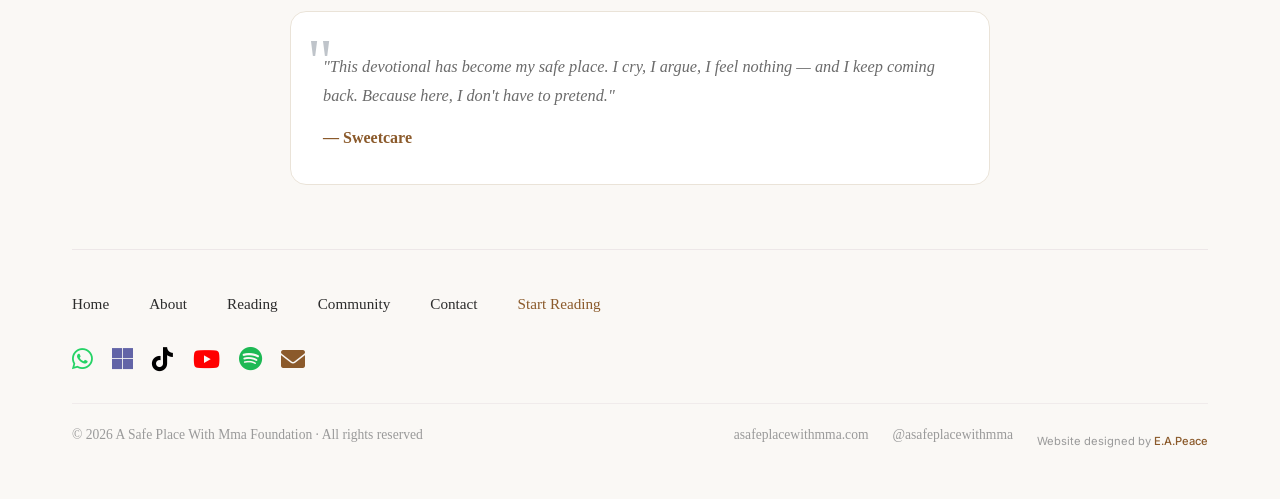
==== commit e0364495: "Update: About page - social links, affirmation animations, welcome message visibility, E.A.Peace cre" ====
--- a/website/index.html
+++ b/website/index.html
@@ -47,6 +47,32 @@
       background: var(--background, #f9f9f9);
     }
 
+    /* Mobile - keep normal */
+    @media (max-width: 768px) {
+      .hero-image-wrapper {
+        width: 100%;
+        margin-left: 0;
+        margin-right: 0;
+        max-height: 300px;
+      }
+      
+      .hero-image-wrapper img {
+        max-height: 300px;
+        object-fit: contain;
+      }
+    }
+
+    @media (max-width: 480px) {
+      .hero-image-wrapper {
+        max-height: 200px;
+      }
+      
+      .hero-image-wrapper img {
+        max-height: 200px;
+        object-fit: contain;
+      }
+    }
+
     .hero-section {
       text-align: center;
       padding: 2rem 0 1rem;
@@ -295,6 +321,25 @@
       font-size: 0.95rem;
     }
 
+    /* E.A.Peace credit */
+    .design-credit {
+      font-size: 0.7rem;
+      color: var(--text-muted);
+      text-align: center;
+      margin-top: 0.5rem;
+      font-family: var(--font-sans);
+    }
+
+    .design-credit a {
+      color: var(--primary);
+      text-decoration: none;
+      font-weight: 500;
+    }
+
+    .design-credit a:hover {
+      text-decoration: underline;
+    }
+
     /* Responsive */
     @media (max-width: 768px) {
       .hero-section h1 {
@@ -328,15 +373,6 @@
       .podcast-grid {
         grid-template-columns: 1fr;
       }
-
-      .hero-image-wrapper {
-        max-height: 300px;
-      }
-      
-      .hero-image-wrapper img {
-        max-height: 300px;
-        object-fit: contain;
-      }
     }
 
     @media (max-width: 480px) {
@@ -354,15 +390,6 @@
 
       .devotional-preview h4 {
         font-size: 1.2rem;
-      }
-
-      .hero-image-wrapper {
-        max-height: 200px;
-      }
-      
-      .hero-image-wrapper img {
-        max-height: 200px;
-        object-fit: contain;
       }
     }
   </style>
@@ -418,7 +445,7 @@
     <section class="hero-section fade-in">
       <h1>You're <span>Safe</span> Here</h1>
 
-      <!-- Hero Image - FULL WIDTH LEFT TO RIGHT -->
+      <!-- Hero Image - FULL WIDTH LEFT TO RIGHT (PC ONLY) -->
       <div class="hero-image-wrapper">
         <img src="assets/images/You-don't-have-to-pretend-here.png" alt="You're Safe Here" />
       </div>
@@ -477,11 +504,11 @@
     <!-- ABOUT PREVIEW -->
     <!-- ============================================ -->
     <section id="about-preview" class="fade-in">
-      <h2 class="section-title">About <span>A Safe Place with MMA Foundation</span></h2>
+      <h2 class="section-title">About <br> <span>ASP Foundation</span></h2>
       
       <div style="background:var(--white);border-radius:var(--radius);padding:2rem;border:1px solid var(--border);">
         <p style="font-size:1.05rem;color:var(--text-light);line-height:1.9;margin-bottom:1rem;">
-          At <strong>A Safe Place with MMA Foundation</strong>, we believe that everyone deserves a place where they can be seen, heard, and valued.
+          At <strong>ASP Foundation</strong>, we believe that everyone deserves a place where they can be seen, heard, and valued.
         </p>
         
         <p style="font-size:1.05rem;color:var(--text-light);line-height:1.9;margin-bottom:1rem;">
@@ -623,9 +650,8 @@
           <span>asafeplacewithmma.com</span>
           <span>@asafeplacewithmma</span>
           <div class="design-credit">
-          <span>Website designed by <a href="http://emmanueladekunlepeace.com/" target="_blank">E.A.Peace</a></span>
-        </div>
-      </div>
+            <span>Website designed by <a href="http://emmanueladekunlepeace.com/" target="_blank">E.A.Peace</a></span>
+          </div>
         </div>
       </div>
     </footer>
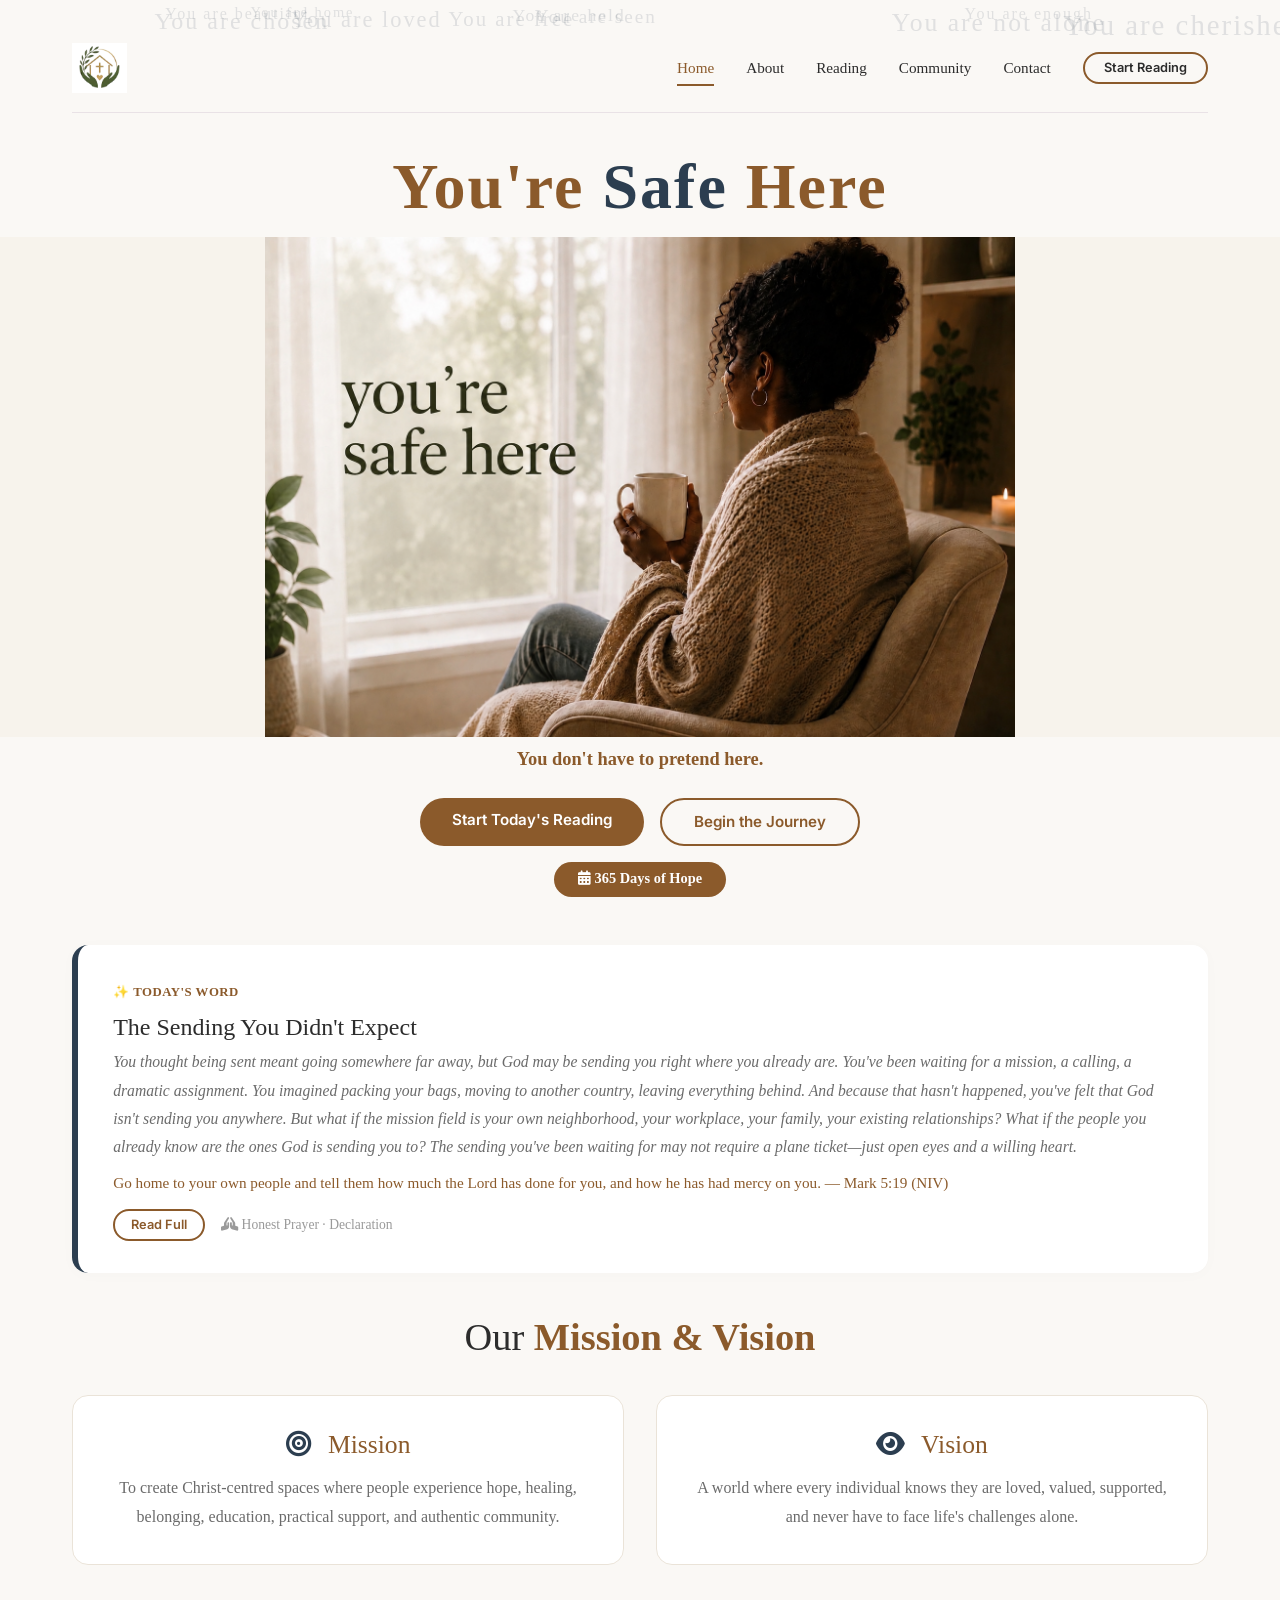
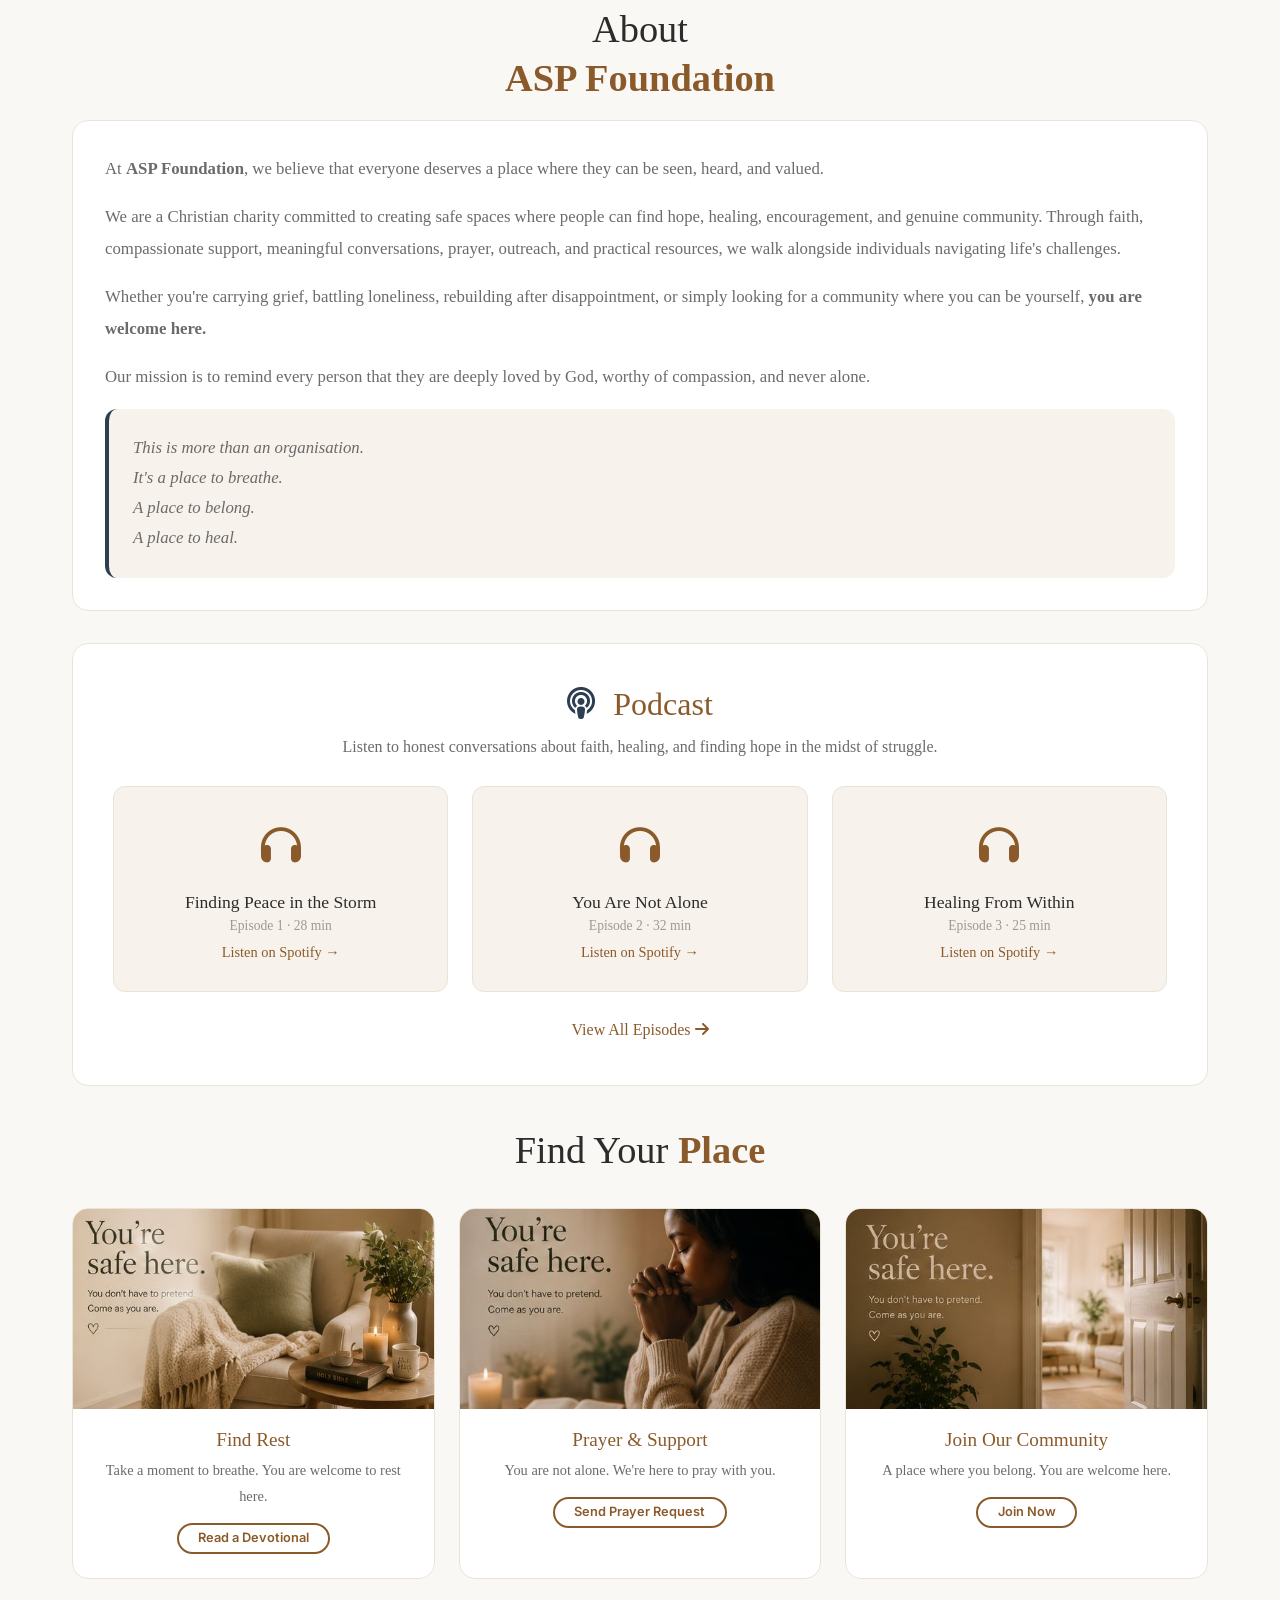
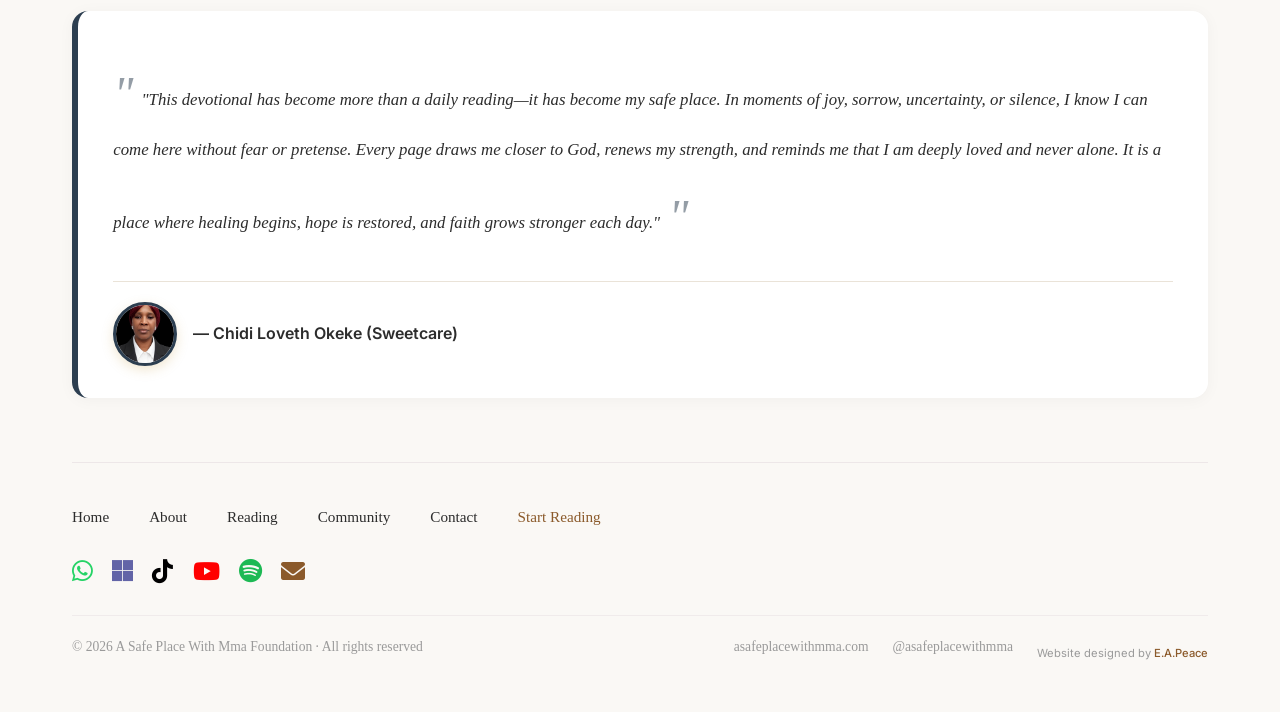
==== commit 4c85ea4b: "Fix testimonial section - remove nested div and correct image path" ====
--- a/website/index.html
+++ b/website/index.html
@@ -340,6 +340,92 @@
       text-decoration: underline;
     }
 
+    /* ============================================ */
+    /* TESTIMONIAL STYLES */
+    /* ============================================ */
+    
+    .testimonial-card {
+      background: var(--white, #ffffff);
+      border-radius: var(--radius, 20px);
+      padding: 2rem 2.2rem;
+      border-left: 6px solid var(--secondary, #C8A14B);
+      margin: 2rem 0;
+      box-shadow: 0 2px 16px rgba(0, 0, 0, 0.04);
+      transition: all var(--transition, 0.4s ease);
+    }
+
+    .testimonial-card:hover {
+      box-shadow: 0 8px 32px rgba(90, 42, 95, 0.10);
+      transform: translateY(-2px);
+    }
+
+    .testimonial-content p {
+      font-size: 1.05rem;
+      line-height: 1.9;
+      color: var(--text, #4A5568);
+      font-style: italic;
+      margin-bottom: 1.5rem;
+      font-weight: 400;
+    }
+
+    .testimonial-content p::before {
+      content: '"';
+      font-size: 3rem;
+      color: var(--secondary, #C8A14B);
+      font-family: var(--font-serif, Georgia, serif);
+      position: relative;
+      top: 0.3rem;
+      margin-right: 4px;
+      opacity: 0.5;
+    }
+
+    .testimonial-content p::after {
+      content: '"';
+      font-size: 3rem;
+      color: var(--secondary, #C8A14B);
+      font-family: var(--font-serif, Georgia, serif);
+      position: relative;
+      top: 0.3rem;
+      margin-left: 4px;
+      opacity: 0.5;
+    }
+
+    .testimonial-author {
+      display: flex;
+      align-items: center;
+      gap: 16px;
+      padding-top: 1.2rem;
+      border-top: 1px solid var(--border, #EAE3D8);
+    }
+
+    .testimonial-author img {
+      width: 64px;
+      height: 64px;
+      border-radius: 50%;
+      object-fit: cover;
+      border: 3px solid var(--secondary, #C8A14B);
+      box-shadow: 0 4px 12px rgba(200, 161, 75, 0.25);
+      transition: all var(--transition, 0.4s ease);
+      flex-shrink: 0;
+    }
+
+    .testimonial-author img:hover {
+      transform: scale(1.05);
+      box-shadow: 0 6px 20px rgba(200, 161, 75, 0.35);
+    }
+
+    .author-info {
+      display: flex;
+      flex-direction: column;
+    }
+
+    .author-name {
+      font-weight: 600;
+      color: var(--text, #4A5568);
+      font-size: 1rem;
+      font-family: var(--font-sans, 'Inter', sans-serif);
+    }
+
     /* Responsive */
     @media (max-width: 768px) {
       .hero-section h1 {
@@ -373,6 +459,30 @@
       .podcast-grid {
         grid-template-columns: 1fr;
       }
+
+      .testimonial-card {
+        padding: 1.5rem;
+        margin: 1.5rem 0;
+      }
+      
+      .testimonial-content p {
+        font-size: 0.95rem;
+        line-height: 1.8;
+      }
+      
+      .testimonial-content p::before,
+      .testimonial-content p::after {
+        font-size: 2.5rem;
+      }
+      
+      .testimonial-author img {
+        width: 54px;
+        height: 54px;
+      }
+      
+      .author-name {
+        font-size: 0.9rem;
+      }
     }
 
     @media (max-width: 480px) {
@@ -390,6 +500,28 @@
 
       .devotional-preview h4 {
         font-size: 1.2rem;
+      }
+
+      .testimonial-card {
+        padding: 1rem;
+      }
+      
+      .testimonial-content p {
+        font-size: 0.9rem;
+      }
+      
+      .testimonial-content p::before,
+      .testimonial-content p::after {
+        font-size: 2rem;
+      }
+      
+      .testimonial-author img {
+        width: 46px;
+        height: 46px;
+      }
+      
+      .testimonial-author {
+        gap: 12px;
       }
     }
   </style>
@@ -609,15 +741,27 @@
     </section>
 
     <!-- ============================================ -->
-    <!-- TESTIMONIAL -->
-    <!-- ============================================ -->
-    <section style="margin:2rem 0;" class="fade-in">
-      <div class="testimonial" style="max-width:700px;margin:0 auto;">
-        <p>
-          "This devotional has become my safe place. I cry, I argue, I feel nothing — 
-          and I keep coming back. Because here, I don't have to pretend."
-        </p>
-        <span class="author">— Sweetcare</span>
+    <!-- TESTIMONIAL SECTION - FIXED -->
+    <!-- ============================================ -->
+    <section class="fade-in">
+      <div class="testimonial-card">
+        <div class="testimonial-content">
+          <p>
+            "This devotional has become more than a daily reading—it has become my 
+            safe place. In moments of joy, sorrow, uncertainty, or silence, 
+            I know I can come here without fear or pretense. Every page draws me
+            closer to God, renews my strength, and reminds me that I am deeply 
+            loved and never alone. It is a place where healing begins, hope is restored,
+            and faith grows stronger each day."
+          </p>
+        </div>
+        
+        <div class="testimonial-author">
+          <img src="assets/images/sweetcare.jpeg" alt="Chidi Loveth Okeke (Sweetcare)" />
+          <div class="author-info">
+            <span class="author-name">— Chidi Loveth Okeke (Sweetcare)</span>
+          </div>
+        </div>
       </div>
     </section>
 
--- a/website/css/style.css
+++ b/website/css/style.css
@@ -965,41 +965,89 @@
 }
 
 /* ============================================ */
-/* TESTIMONIALS */
-/* ============================================ */
-
-.testimonial {
-  background: var(--white);
-  padding: 2rem;
-  border-radius: var(--radius);
-  border: 1px solid var(--border);
+/* TESTIMONIALS - CORRECTED */
+/* ============================================ */
+
+.testimonial-card {
+  background: var(--white, #ffffff);
+  border-radius: var(--radius, 20px);
+  padding: 2rem 2.2rem;
+  border-left: 6px solid var(--secondary, #C8A14B);
+  margin: 2rem 0;
+  box-shadow: 0 2px 16px rgba(0, 0, 0, 0.04);
+  transition: all var(--transition, 0.4s ease);
+}
+
+.testimonial-card:hover {
+  box-shadow: 0 8px 32px rgba(90, 42, 95, 0.10);
+  transform: translateY(-2px);
+}
+
+.testimonial-content p {
+  font-size: 1.05rem;
+  line-height: 1.9;
+  color: var(--text, #4A5568);
+  font-style: italic;
+  margin-bottom: 1.5rem;
+  font-weight: 400;
+}
+
+.testimonial-content p::before {
+  content: '"';
+  font-size: 3rem;
+  color: var(--secondary, #C8A14B);
+  font-family: var(--font-serif, Georgia, serif);
   position: relative;
-}
-
-.testimonial::before {
+  top: 0.3rem;
+  margin-right: 4px;
+  opacity: 0.5;
+}
+
+.testimonial-content p::after {
   content: '"';
-  font-size: 4rem;
-  color: var(--secondary);
-  font-family: var(--font-serif);
-  position: absolute;
-  top: -0.5rem;
-  left: 1rem;
-  opacity: 0.3;
-}
-
-.testimonial p {
-  color: var(--text-light);
-  font-style: italic;
-  font-size: 1.02rem;
-  margin-top: 0.5rem;
-}
-
-.testimonial .author {
-  font-style: normal;
+  font-size: 3rem;
+  color: var(--secondary, #C8A14B);
+  font-family: var(--font-serif, Georgia, serif);
+  position: relative;
+  top: 0.3rem;
+  margin-left: 4px;
+  opacity: 0.5;
+}
+
+.testimonial-author {
+  display: flex;
+  align-items: center;
+  gap: 16px;
+  padding-top: 1.2rem;
+  border-top: 1px solid var(--border, #EAE3D8);
+}
+
+.testimonial-author img {
+  width: 64px;
+  height: 64px;
+  border-radius: 50%;
+  object-fit: cover;
+  border: 3px solid var(--secondary, #C8A14B);
+  box-shadow: 0 4px 12px rgba(200, 161, 75, 0.25);
+  transition: all var(--transition, 0.4s ease);
+  flex-shrink: 0;
+}
+
+.testimonial-author img:hover {
+  transform: scale(1.05);
+  box-shadow: 0 6px 20px rgba(200, 161, 75, 0.35);
+}
+
+.author-info {
+  display: flex;
+  flex-direction: column;
+}
+
+.author-name {
   font-weight: 600;
-  color: var(--primary);
-  margin-top: 0.8rem;
-  display: block;
+  color: var(--text, #4A5568);
+  font-size: 1rem;
+  font-family: var(--font-sans, 'Inter', sans-serif);
 }
 
 /* ============================================ */
@@ -1140,6 +1188,30 @@
   .floating-affirmations {
     display: none;
   }
+
+  .testimonial-card {
+    padding: 1.5rem;
+    margin: 1.5rem 0;
+  }
+  
+  .testimonial-content p {
+    font-size: 0.95rem;
+    line-height: 1.8;
+  }
+  
+  .testimonial-content p::before,
+  .testimonial-content p::after {
+    font-size: 2.5rem;
+  }
+  
+  .testimonial-author img {
+    width: 54px;
+    height: 54px;
+  }
+  
+  .author-name {
+    font-size: 0.9rem;
+  }
 }
 
 @media (max-width: 480px) {
@@ -1172,6 +1244,28 @@
   .day-detail .declaration-box {
     font-size: 0.9rem;
     padding: 1rem;
+  }
+
+  .testimonial-card {
+    padding: 1rem;
+  }
+  
+  .testimonial-content p {
+    font-size: 0.9rem;
+  }
+  
+  .testimonial-content p::before,
+  .testimonial-content p::after {
+    font-size: 2rem;
+  }
+  
+  .testimonial-author img {
+    width: 46px;
+    height: 46px;
+  }
+  
+  .testimonial-author {
+    gap: 12px;
   }
 }
 
@@ -1790,6 +1884,19 @@
     font-size: 0.85rem;
     padding: 10px 14px;
   }
+
+  .testimonial-card {
+    padding: 1.2rem;
+  }
+  
+  .testimonial-content p {
+    font-size: 0.9rem;
+  }
+  
+  .testimonial-author img {
+    width: 50px;
+    height: 50px;
+  }
 }
 
 @media (max-width: 480px) {
@@ -1809,4 +1916,25 @@
   .nav-bar .day-selector {
     text-align: center;
   }
+
+  .testimonial-card {
+    padding: 1rem;
+  }
+  
+  .testimonial-content p {
+    font-size: 0.85rem;
+  }
+  
+  .testimonial-author img {
+    width: 44px;
+    height: 44px;
+  }
+  
+  .testimonial-author {
+    gap: 10px;
+  }
+  
+  .author-name {
+    font-size: 0.85rem;
+  }
 }
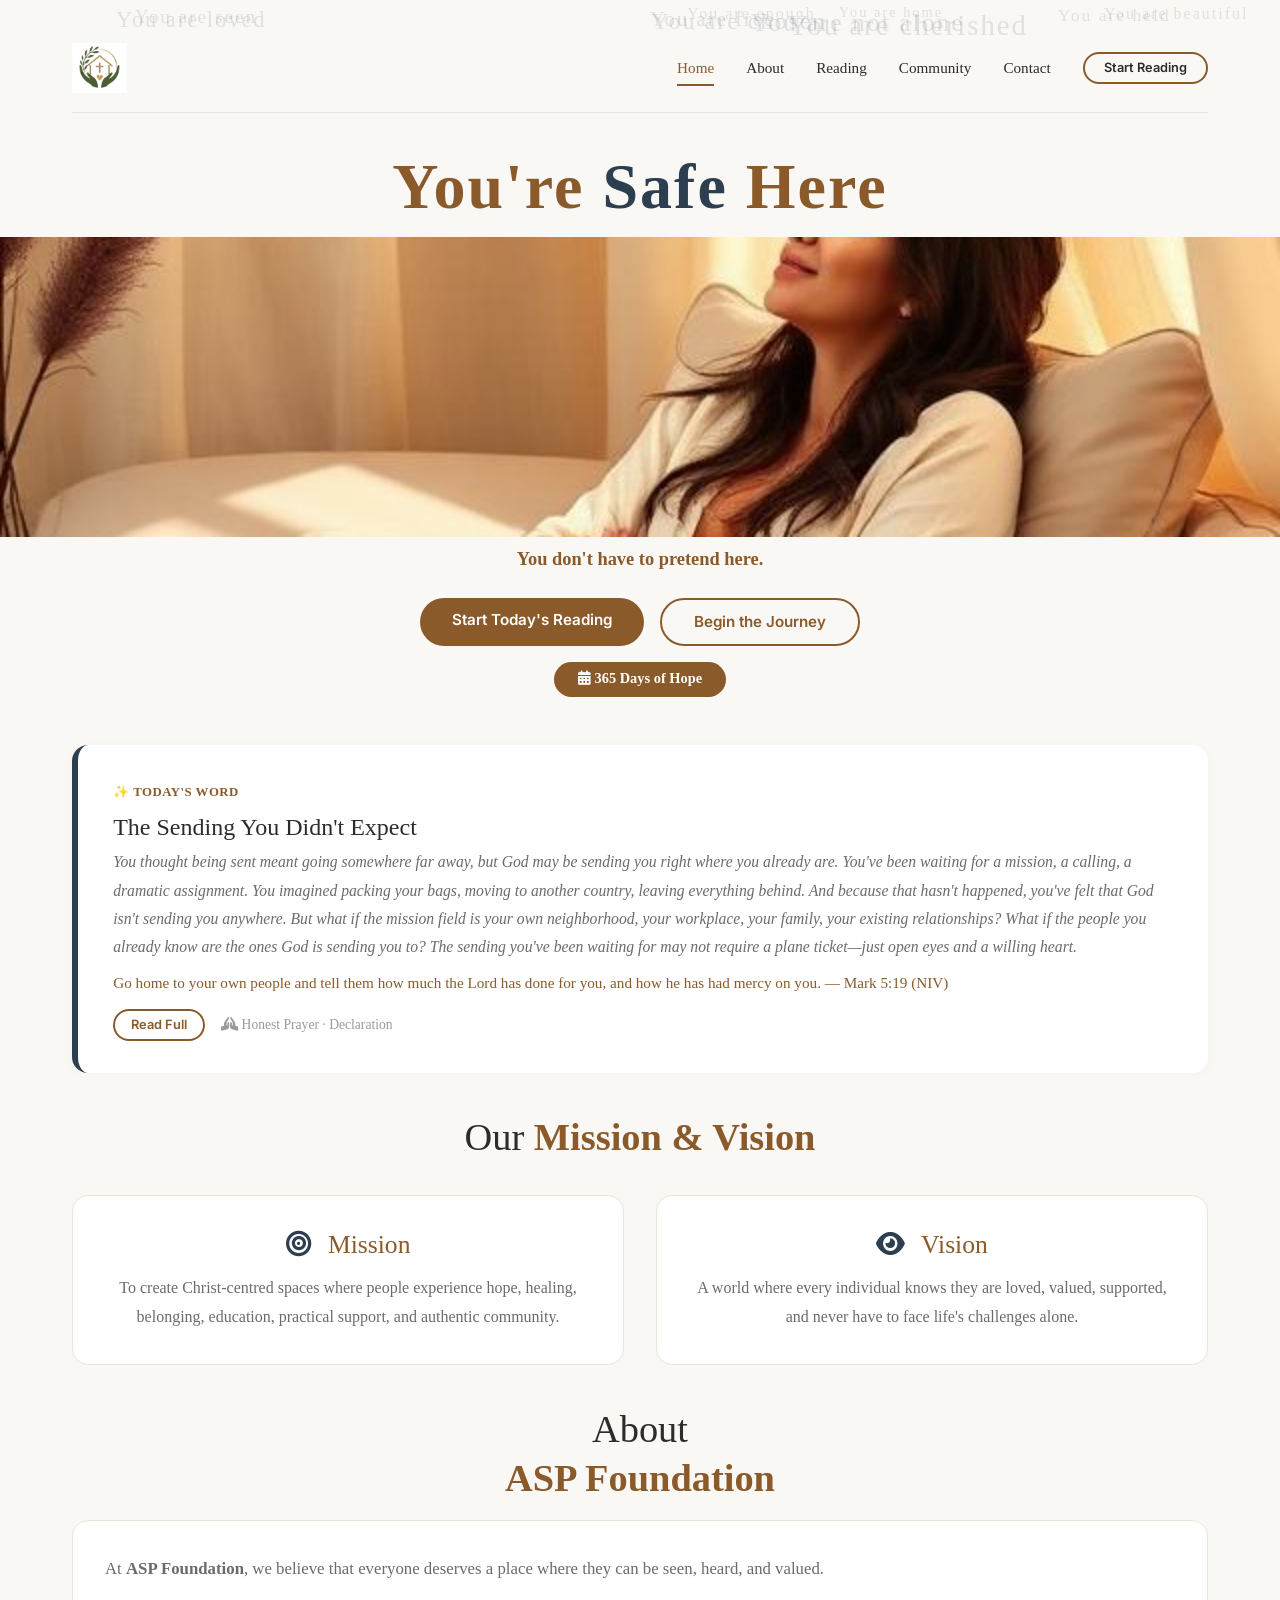
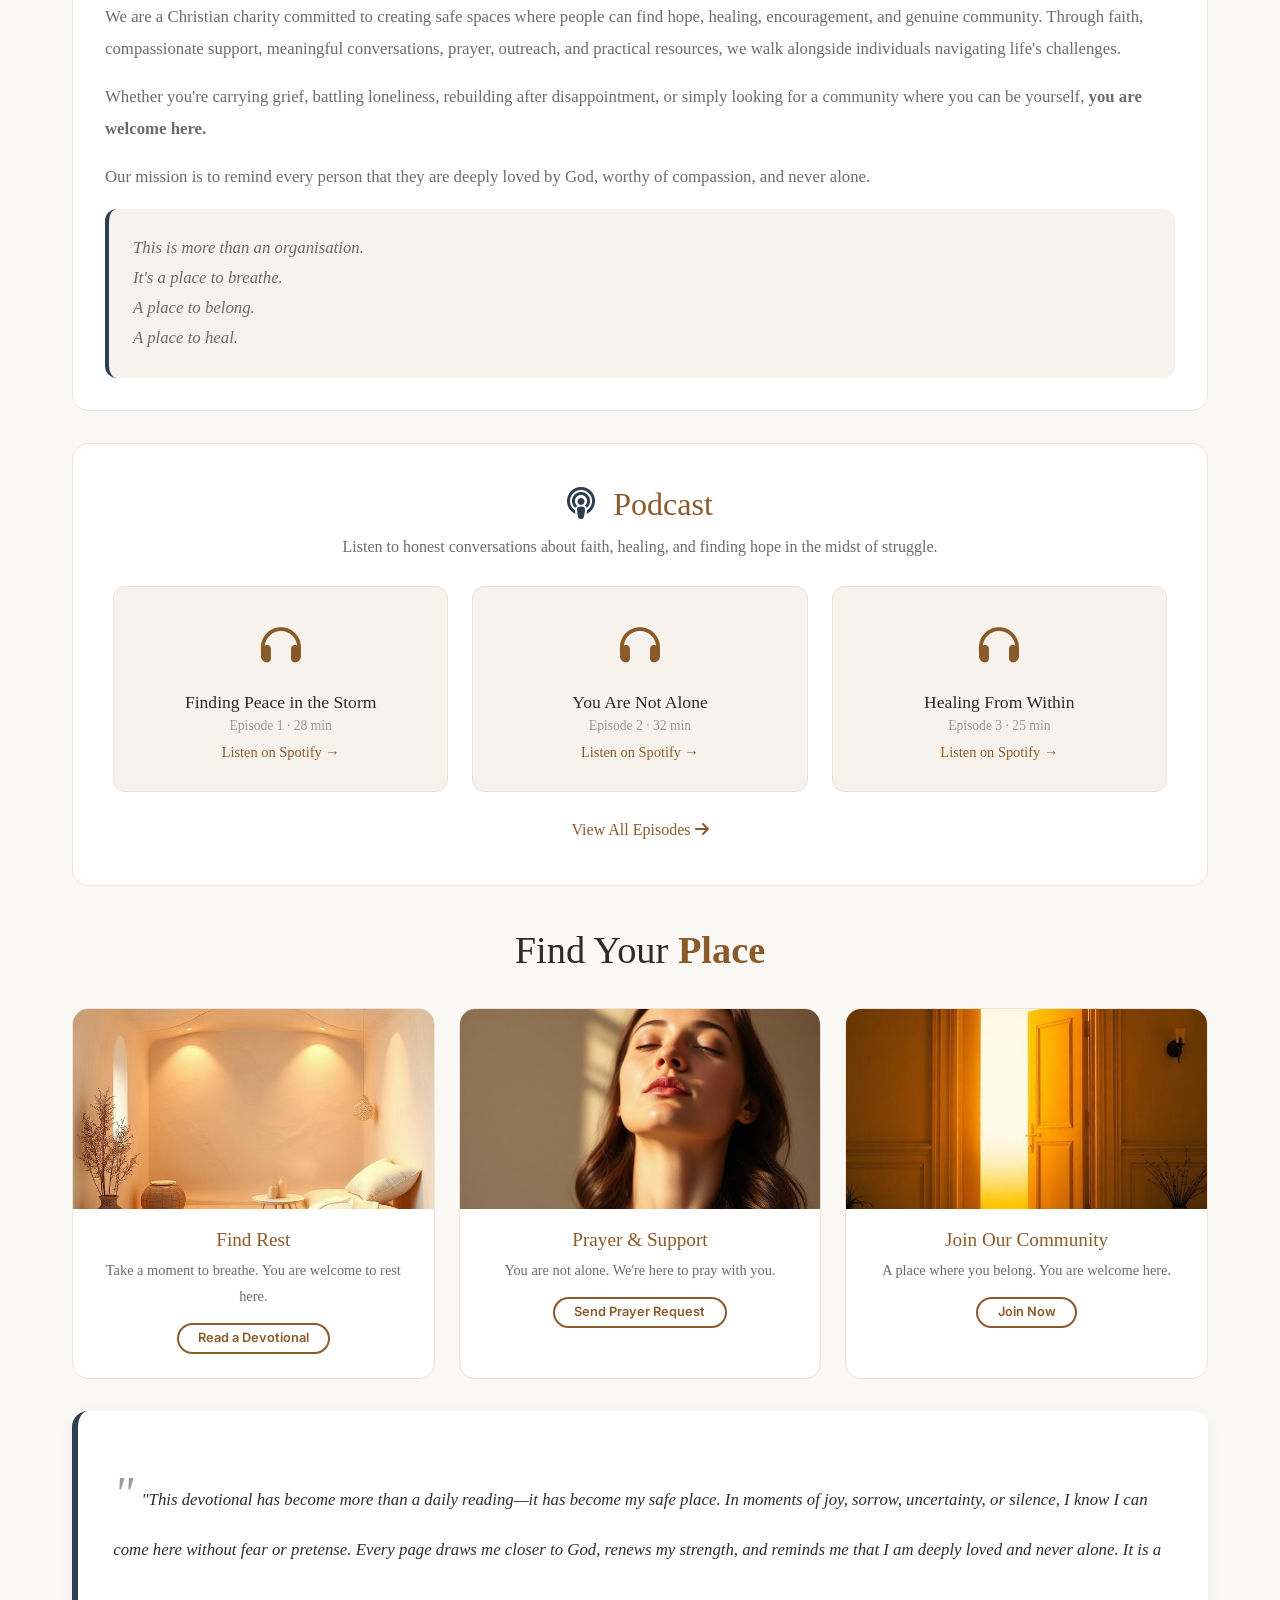
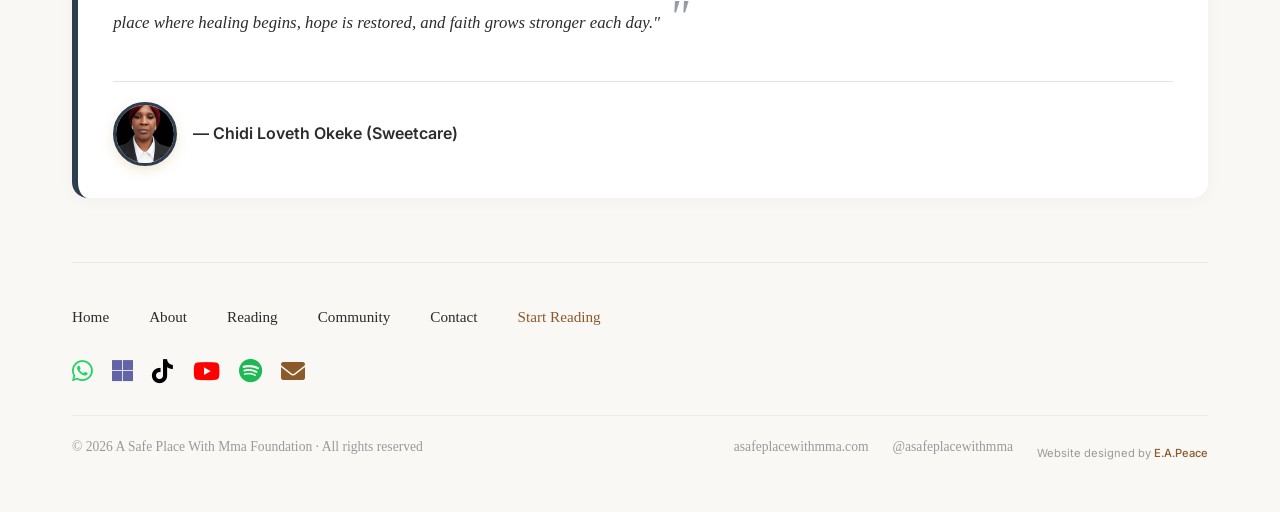
==== commit e774e15a: "Updated hero images to span full width left to right on all pages" ====
--- a/website/index.html
+++ b/website/index.html
@@ -28,7 +28,7 @@
     /* ADDITIONAL STYLES - INDEX PAGE */
     /* ============================================ */
     
-    /* FULL WIDTH HERO IMAGE - SPANS EDGE TO EDGE */
+    /* FULL WIDTH HERO IMAGE - SPANS EDGE TO EDGE LEFT TO RIGHT */
     .hero-image-wrapper {
       width: 100vw;
       margin-left: calc(-50vw + 50%);
@@ -40,25 +40,25 @@
 
     .hero-image-wrapper img {
       width: 100%;
-      height: auto;
-      max-height: 500px;
-      object-fit: contain;
+      height: 300px;
+      object-fit: cover;
       display: block;
       background: var(--background, #f9f9f9);
     }
 
-    /* Mobile - keep normal */
+    /* Mobile - cover full width left to right */
     @media (max-width: 768px) {
       .hero-image-wrapper {
+        width: 100vw;
+        margin-left: calc(-50vw + 50%);
+        margin-right: calc(-50vw + 50%);
+        max-height: 250px;
+      }
+      
+      .hero-image-wrapper img {
         width: 100%;
-        margin-left: 0;
-        margin-right: 0;
-        max-height: 300px;
-      }
-      
-      .hero-image-wrapper img {
-        max-height: 300px;
-        object-fit: contain;
+        height: 250px;
+        object-fit: cover;
       }
     }
 
@@ -68,8 +68,8 @@
       }
       
       .hero-image-wrapper img {
-        max-height: 200px;
-        object-fit: contain;
+        height: 200px;
+        object-fit: cover;
       }
     }
 
@@ -577,7 +577,7 @@
     <section class="hero-section fade-in">
       <h1>You're <span>Safe</span> Here</h1>
 
-      <!-- Hero Image - FULL WIDTH LEFT TO RIGHT (PC ONLY) -->
+      <!-- Hero Image - FULL WIDTH LEFT TO RIGHT -->
       <div class="hero-image-wrapper">
         <img src="assets/images/You-don't-have-to-pretend-here.png" alt="You're Safe Here" />
       </div>
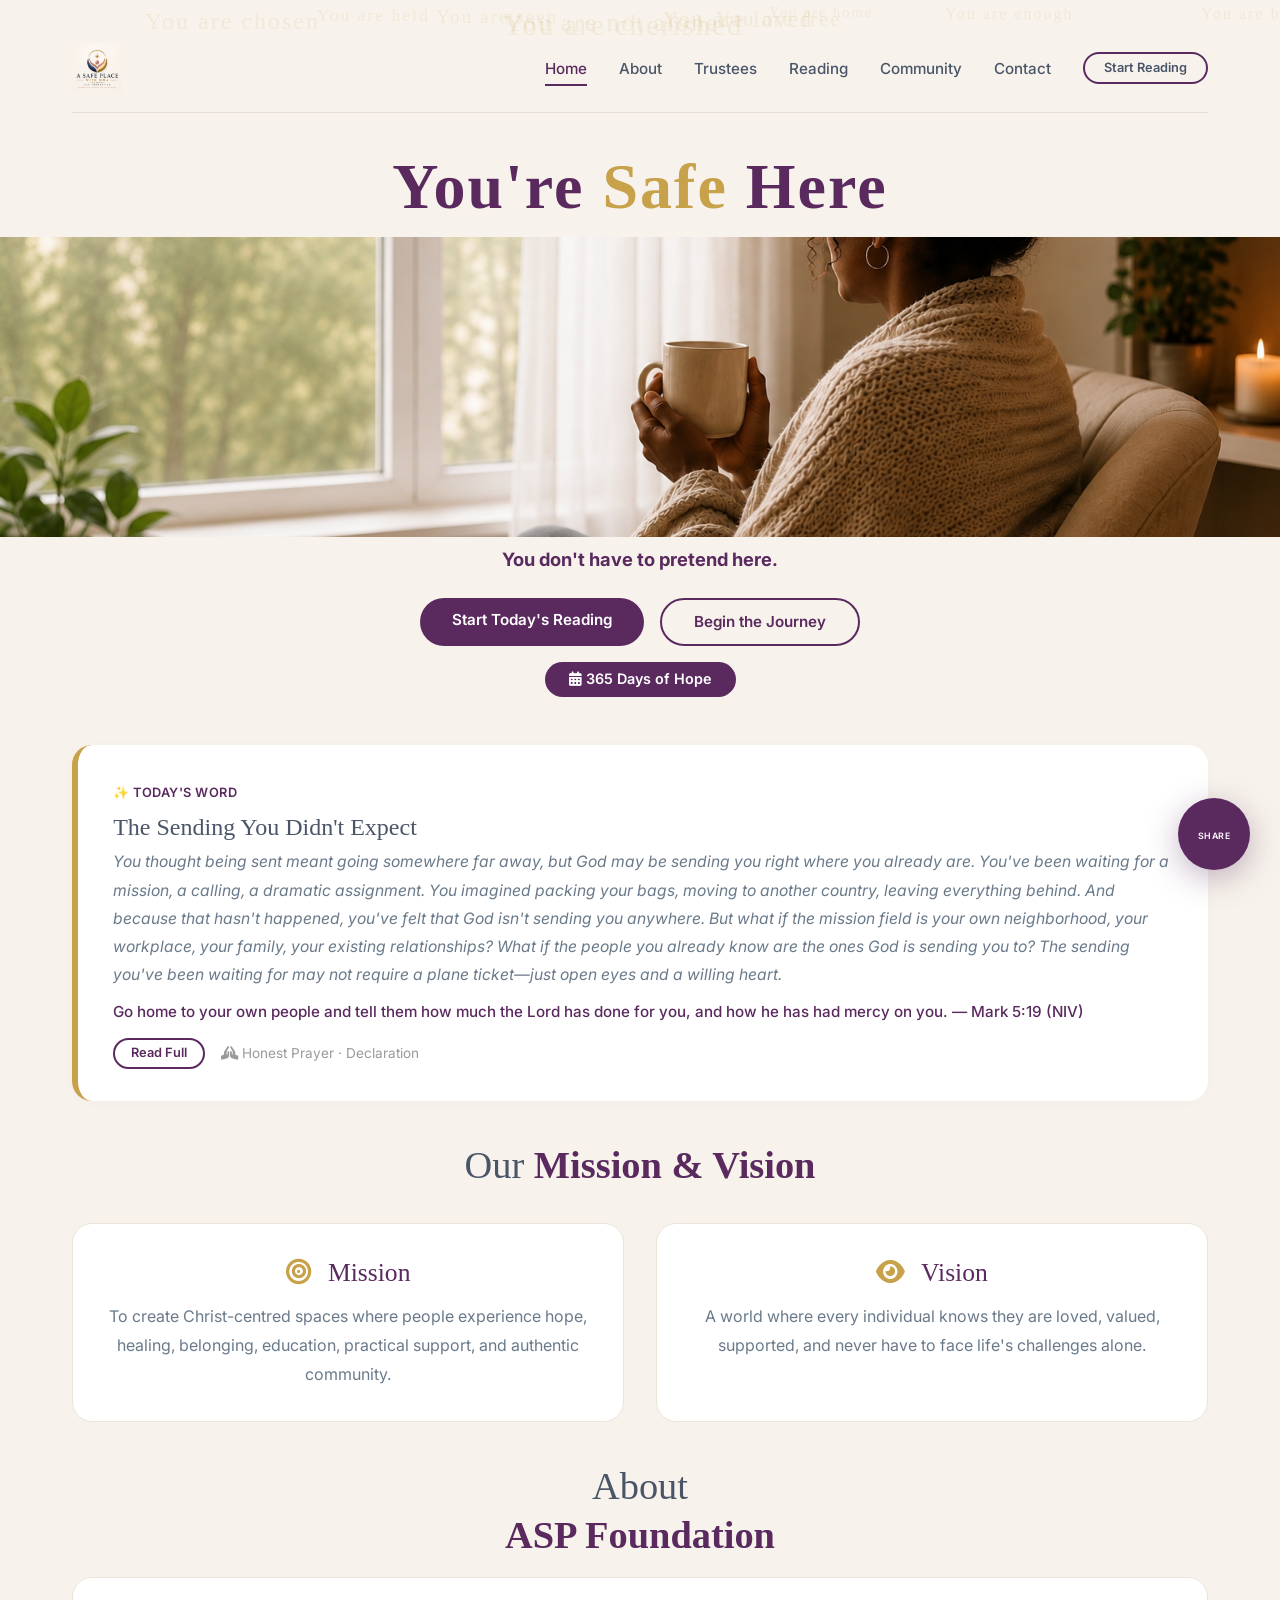
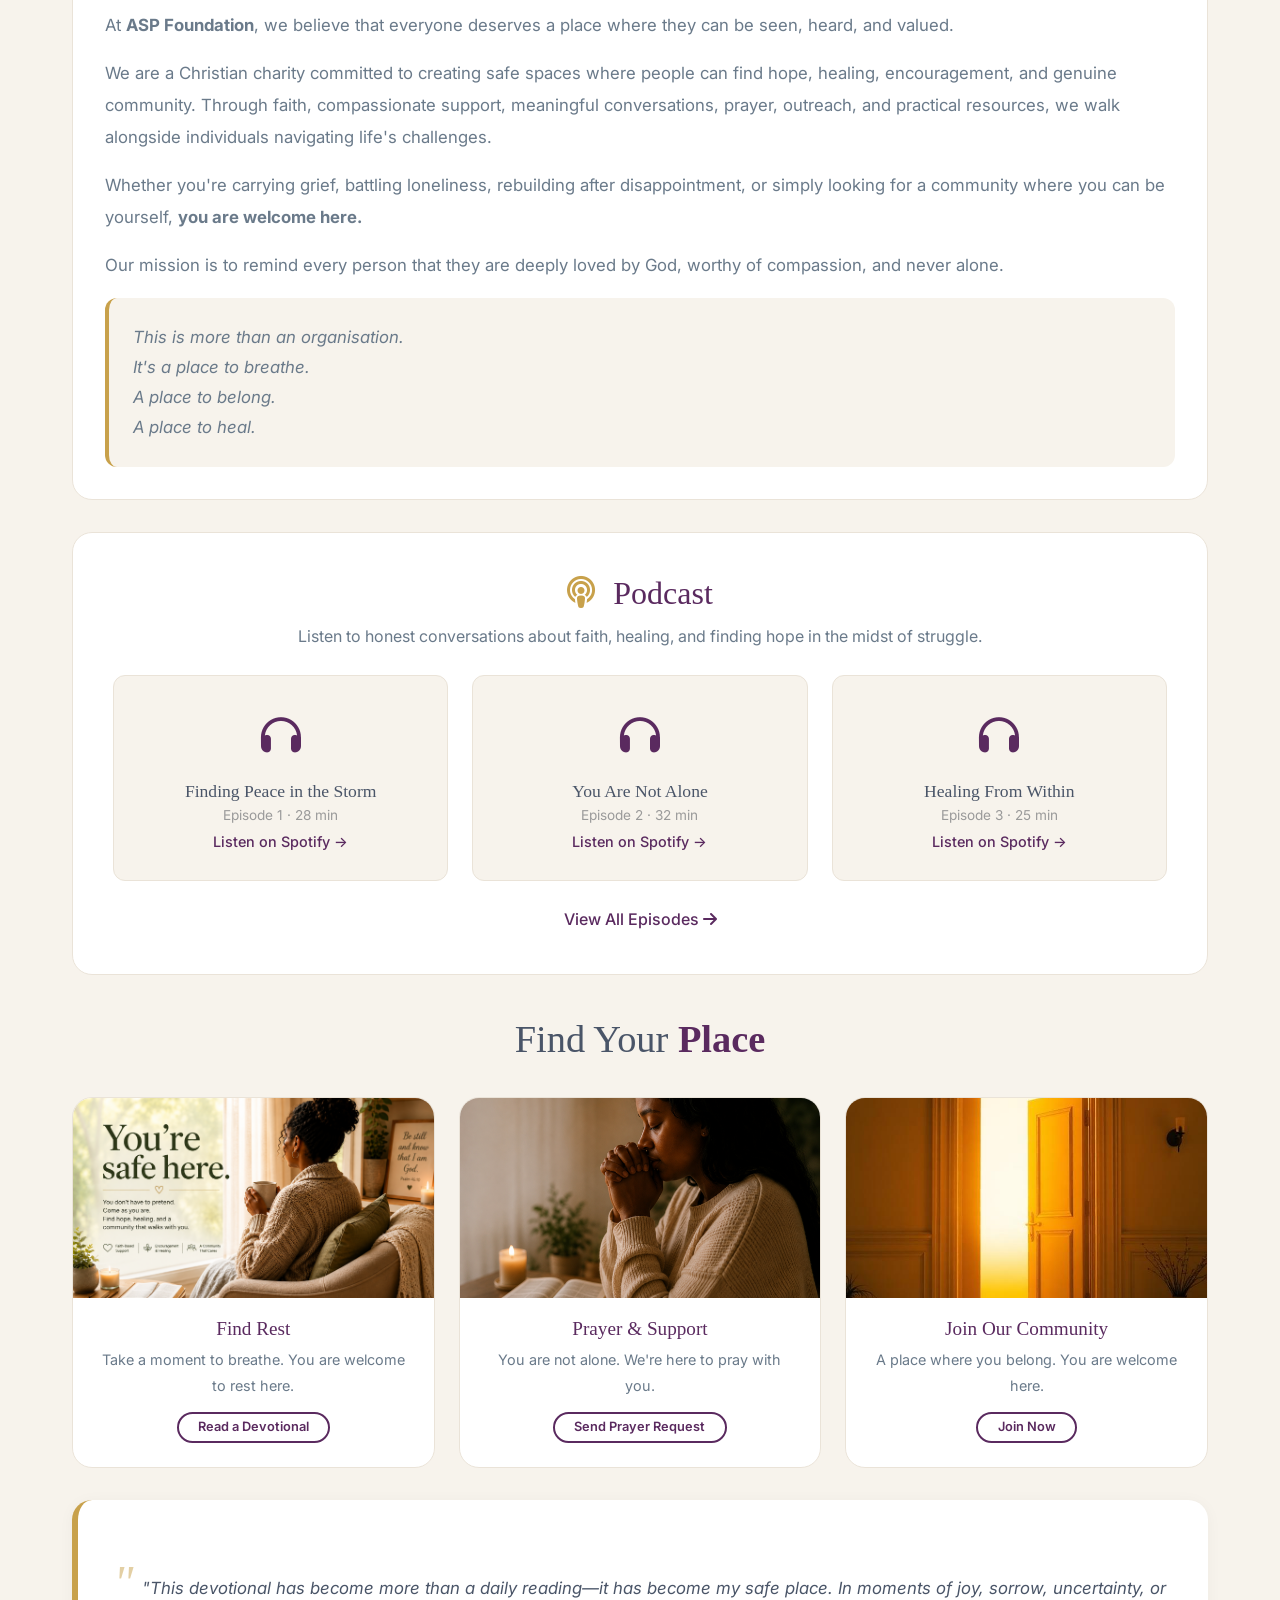
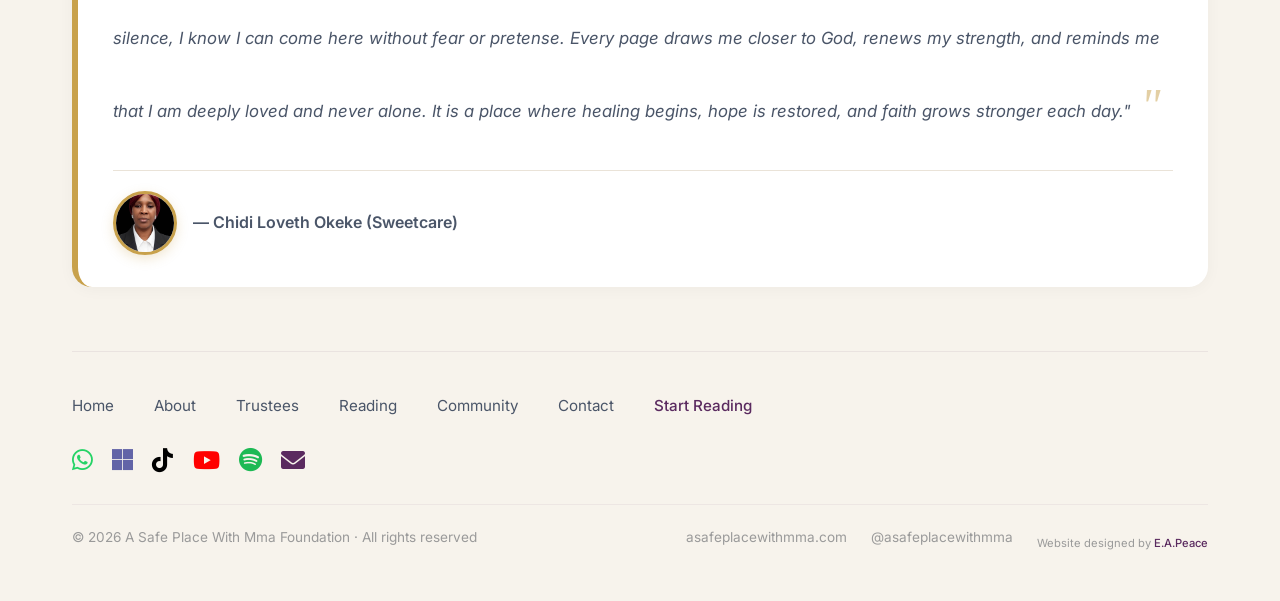
==== commit b932898b: "Added PWA support - manifest, service worker, and app icons" ====
--- a/website/index.html
+++ b/website/index.html
@@ -3,6 +3,14 @@
 <head>
   <meta charset="UTF-8" />
   <meta name="viewport" content="width=device-width, initial-scale=1.0" />
+  <!-- Theme Color for Mobile Browsers -->
+<meta name="theme-color" content="#5A2A5F" />
+
+<!-- Apple Touch Icon -->
+<link rel="apple-touch-icon" href="assets/images/icon-192x192.png">
+
+<!-- PWA Manifest -->
+<link rel="manifest" href="manifest.json" />
   <title>A Safe Place With Mma · You're Safe Here</title>
   <meta name="description" content="A Safe Place With Mma Foundation - A Christ-centered community for hope, healing, belonging, and authentic connection. You're safe here." />
   <meta property="og:title" content="A Safe Place With Mma" />
@@ -564,6 +572,7 @@
       <div class="nav-links">
         <a href="index.html" class="active">Home</a>
         <a href="about.html">About</a>
+        <a href="trustees.html">Trustees</a>
         <a href="reading.html">Reading</a>
         <a href="community.html">Community</a>
         <a href="contact.html">Contact</a>
@@ -772,6 +781,7 @@
       <div class="footer-links">
         <a href="index.html">Home</a>
         <a href="about.html">About</a>
+        <a href="trustees.html">Trustees</a>
         <a href="reading.html">Reading</a>
         <a href="community.html">Community</a>
         <a href="contact.html">Contact</a>
@@ -807,6 +817,34 @@
   <!-- ============================================ -->
   <script src="js/main.js"></script>
   
+  <!-- ============================================ -->
+  <!-- FLOATING BURDEN JAR - HTML -->
+  <!-- ============================================ -->
+  <button id="burdenFloatBtn" class="burden-float-btn" aria-label="Share your burden">
+    <i class="fas fa-candle"></i>
+    <span>Share</span>
+  </button>
+
+  <div id="burdenModal" class="burden-modal">
+    <div class="burden-modal-content">
+      <div class="burden-modal-header">
+        <h2>🕯️ Drop Your Burden</h2>
+        <button id="burdenCloseBtn" class="burden-close-btn">&times;</button>
+      </div>
+      <p class="burden-modal-sub">You are safe. You are seen. You are loved.</p>
+      
+      <form id="burdenForm">
+        <input type="hidden" name="_next" value="">
+        <textarea id="burdenInput" placeholder="What's on your heart today?" rows="4"></textarea>
+        <button type="submit" id="burdenSubmitBtn">🙏 Receive Prayer</button>
+      </form>
+      
+      <div id="burdenReply">
+        <em>Your response will appear here...</em>
+      </div>
+    </div>
+  </div>
+
   <!-- Additional Scripts for Animations -->
   <script>
     // ============================================
@@ -929,5 +967,17 @@
       console.log('✅ Homepage loaded with live devotional preview!');
     });
   </script>
+  <!-- Register Service Worker for PWA -->
+<script>
+  if ('serviceWorker' in navigator) {
+    navigator.serviceWorker.register('/sw.js')
+      .then(function(registration) {
+        console.log('Service Worker registered successfully:', registration);
+      })
+      .catch(function(error) {
+        console.log('Service Worker registration failed:', error);
+      });
+  }
+</script>
 </body>
 </html>
--- a/website/css/style.css
+++ b/website/css/style.css
@@ -965,7 +965,7 @@
 }
 
 /* ============================================ */
-/* TESTIMONIALS - CORRECTED */
+/* TESTIMONIALS */
 /* ============================================ */
 
 .testimonial-card {
@@ -1299,642 +1299,238 @@
 .gap-1 { gap: 1rem; }
 .gap-2 { gap: 2rem; }
 
-/* ============================================
-   SAFE PLACE WITH MMA - PROFESSIONAL STYLING
-   Domain: asafeplacewithmma.com
-   "You don't have to pretend here."
-   ============================================ */
-
-/* ===== BASE ===== */
-:root {
-  --primary: #8B5A2B;
-  --primary-light: #A87B4A;
-  --primary-dark: #5C3A1E;
-  --secondary: #2C3E50;
-  --accent: #C0392B;
-  --bg: #FAF8F5;
-  --bg-card: #FFFFFF;
-  --text: #2C2C2C;
-  --text-light: #6B6B6B;
-  --shadow: 0 8px 32px rgba(0, 0, 0, 0.08);
-  --shadow-hover: 0 12px 48px rgba(0, 0, 0, 0.14);
-  --radius: 16px;
-  --transition: 0.3s cubic-bezier(0.4, 0, 0.2, 1);
-}
-
-* {
-  margin: 0;
-  padding: 0;
-  box-sizing: border-box;
-}
-
-body {
-  font-family: 'Georgia', 'Times New Roman', serif;
-  background: var(--bg);
-  color: var(--text);
-  line-height: 1.8;
-  -webkit-font-smoothing: antialiased;
-}
-
-/* ===== APP CONTAINER ===== */
-#app {
-  max-width: 820px;
-  margin: 0 auto;
-  padding: 20px;
-}
-
-/* ===== HEADER ===== */
-.app-header {
-  text-align: center;
-  padding: 30px 0 20px;
-  border-bottom: 2px solid rgba(139, 90, 43, 0.15);
-  margin-bottom: 30px;
-}
-
-.app-header h1 {
-  font-size: 1.8rem;
-  font-weight: 700;
-  color: var(--primary-dark);
-  letter-spacing: -0.5px;
-}
-
-.app-header h1 span {
-  color: var(--primary-light);
-}
-
-.app-header .tagline {
-  font-size: 0.95rem;
-  color: var(--text-light);
-  font-style: italic;
-  margin-top: 4px;
-  font-family: 'Georgia', serif;
-}
-
-/* ===== NAVIGATION TABS ===== */
-.nav-tabs {
-  display: flex;
-  justify-content: center;
-  gap: 4px;
-  background: var(--bg-card);
-  border-radius: var(--radius);
-  padding: 6px;
-  margin-bottom: 24px;
-  box-shadow: var(--shadow);
-  border: 1px solid rgba(139, 90, 43, 0.1);
-}
-
-.nav-tabs button {
-  flex: 1;
-  padding: 12px 20px;
+/* ============================================ */
+/* BURDEN JAR - FLOATING BUTTON & MODAL */
+/* ============================================ */
+
+/* Floating Button */
+.burden-float-btn {
+  position: fixed;
+  bottom: 30px;
+  right: 30px;
+  width: 72px;
+  height: 72px;
+  background: var(--primary, #5A2A5F);
+  color: var(--white, #FFFFFF);
   border: none;
-  background: transparent;
-  border-radius: 12px;
-  font-size: 0.95rem;
-  font-weight: 600;
-  color: var(--text-light);
+  border-radius: 50%;
+  box-shadow: 0 8px 32px rgba(90, 42, 95, 0.35);
   cursor: pointer;
-  transition: var(--transition);
-  font-family: 'Georgia', serif;
-}
-
-.nav-tabs button:hover {
-  color: var(--primary);
-  background: rgba(139, 90, 43, 0.06);
-}
-
-.nav-tabs button.active {
-  background: var(--primary);
-  color: white;
-  box-shadow: 0 4px 12px rgba(139, 90, 43, 0.25);
-}
-
-.nav-tabs button.active:hover {
-  background: var(--primary-dark);
-}
-
-/* ===== NAVIGATION BAR ===== */
-.nav-bar {
-  display: flex;
-  align-items: center;
-  justify-content: space-between;
-  gap: 12px;
-  background: var(--bg-card);
-  padding: 16px 20px;
-  border-radius: var(--radius);
-  box-shadow: var(--shadow);
-  border: 1px solid rgba(139, 90, 43, 0.08);
-  margin-bottom: 24px;
-  flex-wrap: wrap;
-}
-
-.nav-bar .nav-group {
-  display: flex;
-  align-items: center;
-  gap: 8px;
-}
-
-.nav-bar button {
-  padding: 8px 14px;
-  border: 1px solid rgba(139, 90, 43, 0.2);
-  background: transparent;
-  border-radius: 10px;
-  font-size: 0.85rem;
-  font-weight: 500;
-  color: var(--secondary);
-  cursor: pointer;
-  transition: var(--transition);
-  font-family: 'Georgia', serif;
-}
-
-.nav-bar button:hover:not(:disabled) {
-  background: var(--primary);
-  color: white;
-  border-color: var(--primary);
-}
-
-.nav-bar button:disabled {
-  opacity: 0.4;
-  cursor: not-allowed;
-}
-
-.nav-bar .month-year {
-  font-size: 1.1rem;
-  font-weight: 700;
-  color: var(--primary-dark);
-  min-width: 160px;
-  text-align: center;
-}
-
-.nav-bar .day-selector {
-  font-size: 0.85rem;
-  color: var(--text-light);
-  background: rgba(139, 90, 43, 0.08);
-  padding: 4px 14px;
-  border-radius: 20px;
-  font-family: 'Georgia', serif;
-}
-
-.nav-bar .today-btn {
-  background: var(--secondary);
-  color: white;
-  border: none;
-}
-
-.nav-bar .today-btn:hover {
-  background: var(--primary);
-}
-
-/* ===== DEVOTIONAL VIEW ===== */
-#devotional-view {
-  animation: fadeSlide 0.4s ease;
-}
-
-.devotional-card {
-  background: var(--bg-card);
-  border-radius: var(--radius);
-  padding: 40px 36px;
-  box-shadow: var(--shadow);
-  border: 1px solid rgba(139, 90, 43, 0.06);
-}
-
-.devotional-card .day-title {
-  font-size: 1rem;
-  color: var(--primary-light);
-  text-transform: uppercase;
-  letter-spacing: 2px;
-  margin-bottom: 4px;
-  font-weight: 600;
-}
-
-.devotional-card h2 {
-  font-size: 2rem;
-  font-weight: 700;
-  color: var(--primary-dark);
-  margin-bottom: 24px;
-  line-height: 1.3;
-}
-
-.devotional-card .opening {
-  font-size: 1.15rem;
-  line-height: 1.8;
-  color: var(--text);
-  margin-bottom: 20px;
-  font-style: italic;
-  border-left: 4px solid var(--primary-light);
-  padding-left: 20px;
-  background: rgba(139, 90, 43, 0.04);
-  border-radius: 0 8px 8px 0;
-  padding: 16px 20px;
-}
-
-.devotional-card .message {
-  font-size: 1.05rem;
-  line-height: 1.9;
-  color: var(--text);
-  margin-bottom: 24px;
-}
-
-.devotional-card .message p {
-  margin-bottom: 16px;
-}
-
-.devotional-card .scripture {
-  background: rgba(139, 90, 43, 0.06);
-  padding: 20px 24px;
-  border-radius: var(--radius);
-  margin: 20px 0;
-  font-style: italic;
-  font-size: 1.05rem;
-  border: 1px solid rgba(139, 90, 43, 0.1);
-}
-
-.devotional-card .scripture strong {
-  color: var(--primary-dark);
-  font-weight: 700;
-}
-
-.devotional-card .reflection-section {
-  margin: 24px 0;
-  padding: 20px 24px;
-  background: rgba(44, 62, 80, 0.04);
-  border-radius: var(--radius);
-}
-
-.devotional-card .reflection-section h3 {
-  font-size: 1rem;
-  text-transform: uppercase;
-  letter-spacing: 1.5px;
-  color: var(--secondary);
-  margin-bottom: 12px;
-  font-weight: 700;
-}
-
-.devotional-card .reflection-section ul {
-  list-style: none;
-  padding: 0;
-}
-
-.devotional-card .reflection-section ul li {
-  padding: 8px 0 8px 28px;
-  position: relative;
-  font-size: 1rem;
-  line-height: 1.7;
-  color: var(--text);
-}
-
-.devotional-card .reflection-section ul li::before {
-  content: "✦";
-  position: absolute;
-  left: 0;
-  color: var(--primary-light);
-  font-size: 1rem;
-}
-
-.devotional-card .prayer {
-  background: rgba(139, 90, 43, 0.05);
-  padding: 24px 28px;
-  border-radius: var(--radius);
-  margin: 20px 0;
-  border: 1px solid rgba(139, 90, 43, 0.08);
-}
-
-.devotional-card .prayer h3 {
-  font-size: 0.9rem;
-  text-transform: uppercase;
-  letter-spacing: 1.5px;
-  color: var(--primary-light);
-  margin-bottom: 8px;
-  font-weight: 700;
-}
-
-.devotional-card .prayer p {
-  font-size: 1.05rem;
-  line-height: 1.8;
-  font-style: italic;
-  color: var(--text);
-}
-
-.devotional-card .declaration {
-  background: var(--primary-dark);
-  color: white;
-  padding: 24px 28px;
-  border-radius: var(--radius);
-  margin-top: 20px;
-}
-
-.devotional-card .declaration h3 {
-  font-size: 0.9rem;
-  text-transform: uppercase;
-  letter-spacing: 1.5px;
-  color: rgba(255, 255, 255, 0.6);
-  margin-bottom: 8px;
-  font-weight: 700;
-}
-
-.devotional-card .declaration p {
-  font-size: 1.1rem;
-  line-height: 1.8;
-  font-weight: 500;
-}
-
-/* ===== CALENDAR VIEW ===== */
-#calendar-view {
-  animation: fadeSlide 0.4s ease;
-}
-
-.calendar-container {
-  background: var(--bg-card);
-  border-radius: var(--radius);
-  padding: 30px;
-  box-shadow: var(--shadow);
-  border: 1px solid rgba(139, 90, 43, 0.06);
-}
-
-.calendar-header {
-  display: flex;
-  justify-content: space-between;
-  align-items: center;
-  margin-bottom: 20px;
-  padding-bottom: 16px;
-  border-bottom: 2px solid rgba(139, 90, 43, 0.08);
-}
-
-.calendar-header h3 {
-  font-size: 1.3rem;
-  color: var(--primary-dark);
-  font-weight: 700;
-}
-
-.calendar-header .month-nav-btn {
-  padding: 6px 14px;
-  border: 1px solid rgba(139, 90, 43, 0.2);
-  background: transparent;
-  border-radius: 8px;
-  font-size: 1.2rem;
-  color: var(--primary);
-  cursor: pointer;
-  transition: var(--transition);
-  font-family: 'Georgia', serif;
-}
-
-.calendar-header .month-nav-btn:hover {
-  background: var(--primary);
-  color: white;
-  border-color: var(--primary);
-}
-
-.calendar-grid {
-  display: grid;
-  grid-template-columns: repeat(7, 1fr);
-  gap: 6px;
-}
-
-.calendar-grid .weekday {
-  text-align: center;
-  font-size: 0.75rem;
-  text-transform: uppercase;
-  letter-spacing: 1px;
-  color: var(--text-light);
-  font-weight: 700;
-  padding: 8px 0;
-}
-
-.calendar-grid .calendar-day {
+  z-index: 999;
   display: flex;
   flex-direction: column;
   align-items: center;
   justify-content: center;
-  aspect-ratio: 1;
-  border-radius: 12px;
-  font-size: 0.95rem;
-  font-weight: 500;
-  color: var(--text);
-  background: transparent;
+  transition: all 0.4s cubic-bezier(0.4, 0, 0.2, 1);
+  font-family: var(--font-sans, 'Inter', sans-serif);
+  padding: 0;
+}
+
+.burden-float-btn:hover {
+  transform: scale(1.08);
+  box-shadow: 0 12px 48px rgba(90, 42, 95, 0.45);
+}
+
+.burden-float-btn i {
+  font-size: 1.6rem;
+  line-height: 1;
+  margin-bottom: 2px;
+}
+
+.burden-float-btn span {
+  font-size: 0.55rem;
+  font-weight: 600;
+  letter-spacing: 0.5px;
+  text-transform: uppercase;
+}
+
+/* Modal Overlay */
+.burden-modal {
+  display: none;
+  position: fixed;
+  top: 0;
+  left: 0;
+  width: 100%;
+  height: 100%;
+  background: rgba(0, 0, 0, 0.5);
+  backdrop-filter: blur(8px);
+  -webkit-backdrop-filter: blur(8px);
+  z-index: 1000;
+  align-items: center;
+  justify-content: center;
+  animation: burdenFadeIn 0.3s ease;
+}
+
+.burden-modal.show {
+  display: flex;
+}
+
+@keyframes burdenFadeIn {
+  from { opacity: 0; transform: scale(0.95); }
+  to { opacity: 1; transform: scale(1); }
+}
+
+/* Modal Content */
+.burden-modal-content {
+  background: var(--white, #FFFFFF);
+  max-width: 540px;
+  width: 92%;
+  padding: 2rem 2rem 2.2rem;
+  border-radius: var(--radius, 20px);
+  box-shadow: 0 24px 64px rgba(0, 0, 0, 0.2);
+  position: relative;
+  max-height: 90vh;
+  overflow-y: auto;
+  border: 1px solid var(--border, #EAE3D8);
+}
+
+/* Modal Header */
+.burden-modal-header {
+  display: flex;
+  justify-content: space-between;
+  align-items: flex-start;
+  margin-bottom: 0.3rem;
+}
+
+.burden-modal-header h2 {
+  font-family: var(--font-serif, Georgia, serif);
+  font-size: 1.8rem;
+  color: var(--primary, #5A2A5F);
+  font-weight: 400;
+  margin: 0;
+}
+
+.burden-close-btn {
+  background: none;
+  border: none;
+  font-size: 2rem;
+  line-height: 1;
+  color: var(--text-muted, #9A9A9A);
   cursor: pointer;
-  transition: var(--transition);
-  font-family: 'Georgia', serif;
-  position: relative;
-}
-
-.calendar-grid .calendar-day:hover:not(.empty) {
-  background: rgba(139, 90, 43, 0.08);
-  transform: scale(1.04);
-}
-
-.calendar-grid .calendar-day.empty {
-  cursor: default;
-  opacity: 0.3;
-}
-
-.calendar-grid .calendar-day.today {
-  background: rgba(139, 90, 43, 0.12);
-  font-weight: 700;
-  color: var(--primary-dark);
-}
-
-.calendar-grid .calendar-day.active {
-  background: var(--primary);
-  color: white;
-  font-weight: 700;
-  box-shadow: 0 4px 12px rgba(139, 90, 43, 0.3);
-}
-
-.calendar-grid .calendar-day.active:hover {
-  background: var(--primary-dark);
-  transform: scale(1.04);
-}
-
-.calendar-grid .calendar-day .dot {
-  width: 6px;
-  height: 6px;
-  border-radius: 50%;
-  background: var(--primary-light);
-  margin-top: 2px;
-}
-
-.calendar-grid .calendar-day.active .dot {
-  background: white;
-}
-
-.calendar-grid .calendar-day.today .dot {
-  background: var(--primary);
-}
-
-/* ===== SHARE BUTTON ===== */
-.share-btn {
-  position: fixed;
-  bottom: 30px;
-  right: 30px;
-  padding: 14px 20px;
-  background: var(--primary);
-  color: white;
+  transition: color 0.4s ease;
+  padding: 0 0 0 16px;
+}
+
+.burden-close-btn:hover {
+  color: var(--text, #4A5568);
+}
+
+.burden-modal-sub {
+  color: var(--text-light, #6A7A8A);
+  font-size: 1rem;
+  margin-bottom: 1.2rem;
+  font-family: var(--font-sans, 'Inter', sans-serif);
+}
+
+/* Form */
+#burdenForm {
+  display: flex;
+  flex-direction: column;
+  gap: 0.8rem;
+}
+
+#burdenInput {
+  width: 100%;
+  padding: 1rem;
+  border: 2px solid var(--border, #EAE3D8);
+  border-radius: var(--radius-sm, 12px);
+  font-family: var(--font-sans, 'Inter', sans-serif);
+  font-size: 1rem;
+  background: var(--background, #F7F3EC);
+  color: var(--text, #4A5568);
+  resize: vertical;
+  min-height: 100px;
+  transition: border-color 0.3s ease;
+}
+
+#burdenInput:focus {
+  outline: none;
+  border-color: var(--primary, #5A2A5F);
+  box-shadow: 0 0 0 4px rgba(90, 42, 95, 0.08);
+}
+
+#burdenSubmitBtn {
+  padding: 0.9rem 2rem;
+  background: var(--primary, #5A2A5F);
+  color: var(--white, #FFFFFF);
   border: none;
   border-radius: 50px;
-  font-size: 0.9rem;
+  font-family: var(--font-sans, 'Inter', sans-serif);
+  font-size: 1rem;
   font-weight: 600;
   cursor: pointer;
-  box-shadow: 0 4px 16px rgba(139, 90, 43, 0.3);
-  transition: var(--transition);
-  font-family: 'Georgia', serif;
-  display: flex;
-  align-items: center;
-  gap: 10px;
-  z-index: 100;
-}
-
-.share-btn:hover {
-  background: var(--primary-dark);
+  transition: all 0.4s ease;
+}
+
+#burdenSubmitBtn:hover {
+  background: var(--primary-dark, #451A4A);
   transform: translateY(-2px);
-  box-shadow: 0 6px 24px rgba(139, 90, 43, 0.4);
-}
-
-/* ===== ANIMATIONS ===== */
-@keyframes fadeSlide {
-  from {
-    opacity: 0;
-    transform: translateY(12px);
-  }
-  to {
-    opacity: 1;
-    transform: translateY(0);
-  }
-}
-
-/* ===== RESPONSIVE ===== */
-@media (max-width: 640px) {
-  #app {
-    padding: 12px;
-  }
-
-  .app-header h1 {
-    font-size: 1.4rem;
-  }
-
-  .nav-bar {
-    padding: 12px 14px;
-    gap: 8px;
-  }
-
-  .nav-bar .month-year {
-    font-size: 0.95rem;
-    min-width: 120px;
-  }
-
-  .nav-bar button {
-    padding: 6px 10px;
-    font-size: 0.8rem;
-  }
-
-  .devotional-card {
-    padding: 24px 18px;
-  }
-
-  .devotional-card h2 {
-    font-size: 1.5rem;
-  }
-
-  .devotional-card .opening {
-    font-size: 1rem;
-    padding: 12px 16px;
-  }
-
-  .devotional-card .message {
-    font-size: 0.95rem;
-  }
-
-  .devotional-card .scripture {
-    padding: 16px;
-    font-size: 0.95rem;
-  }
-
-  .devotional-card .prayer {
-    padding: 16px 20px;
-  }
-
-  .devotional-card .declaration {
-    padding: 16px 20px;
-  }
-
-  .calendar-container {
-    padding: 16px;
-  }
-
-  .calendar-grid {
-    gap: 4px;
-  }
-
-  .calendar-grid .calendar-day {
-    font-size: 0.8rem;
-    border-radius: 8px;
-  }
-
-  .calendar-grid .calendar-day .dot {
-    width: 4px;
-    height: 4px;
-  }
-
-  .share-btn {
+  box-shadow: 0 6px 24px rgba(90, 42, 95, 0.30);
+}
+
+#burdenSubmitBtn:disabled {
+  opacity: 0.6;
+  cursor: not-allowed;
+  transform: none;
+}
+
+/* Reply Area */
+#burdenReply {
+  margin-top: 1.2rem;
+  padding: 1.2rem 1.5rem;
+  background: var(--background, #F7F3EC);
+  border-radius: var(--radius-sm, 12px);
+  min-height: 60px;
+  font-family: var(--font-sans, 'Inter', sans-serif);
+  font-size: 0.95rem;
+  line-height: 1.8;
+  color: var(--text, #4A5568);
+  border-left: 4px solid var(--secondary, #C8A14B);
+  display: none;
+}
+
+#burdenReply.show {
+  display: block;
+}
+
+#burdenReply .burden-loading {
+  color: var(--text-muted, #9A9A9A);
+  font-style: italic;
+}
+
+#burdenReply .burden-error {
+  color: #c0392b;
+  font-style: italic;
+}
+
+/* Responsive */
+@media (max-width: 480px) {
+  .burden-float-btn {
+    width: 60px;
+    height: 60px;
     bottom: 20px;
     right: 20px;
-    padding: 12px 16px;
-    font-size: 0.8rem;
-  }
-
-  .nav-tabs button {
-    font-size: 0.85rem;
-    padding: 10px 14px;
-  }
-
-  .testimonial-card {
-    padding: 1.2rem;
-  }
-  
-  .testimonial-content p {
+  }
+
+  .burden-float-btn i {
+    font-size: 1.3rem;
+  }
+
+  .burden-float-btn span {
+    font-size: 0.45rem;
+  }
+
+  .burden-modal-content {
+    padding: 1.5rem;
+    width: 95%;
+  }
+
+  .burden-modal-header h2 {
+    font-size: 1.4rem;
+  }
+
+  #burdenInput {
     font-size: 0.9rem;
-  }
-  
-  .testimonial-author img {
-    width: 50px;
-    height: 50px;
-  }
-}
-
-@media (max-width: 480px) {
-  .nav-bar {
-    flex-direction: column;
-    align-items: stretch;
-  }
-
-  .nav-bar .nav-group {
-    justify-content: center;
-  }
-
-  .nav-bar .month-year {
-    order: -1;
-  }
-
-  .nav-bar .day-selector {
-    text-align: center;
-  }
-
-  .testimonial-card {
-    padding: 1rem;
-  }
-  
-  .testimonial-content p {
-    font-size: 0.85rem;
-  }
-  
-  .testimonial-author img {
-    width: 44px;
-    height: 44px;
-  }
-  
-  .testimonial-author {
-    gap: 10px;
-  }
-  
-  .author-name {
-    font-size: 0.85rem;
+    min-height: 80px;
   }
 }
